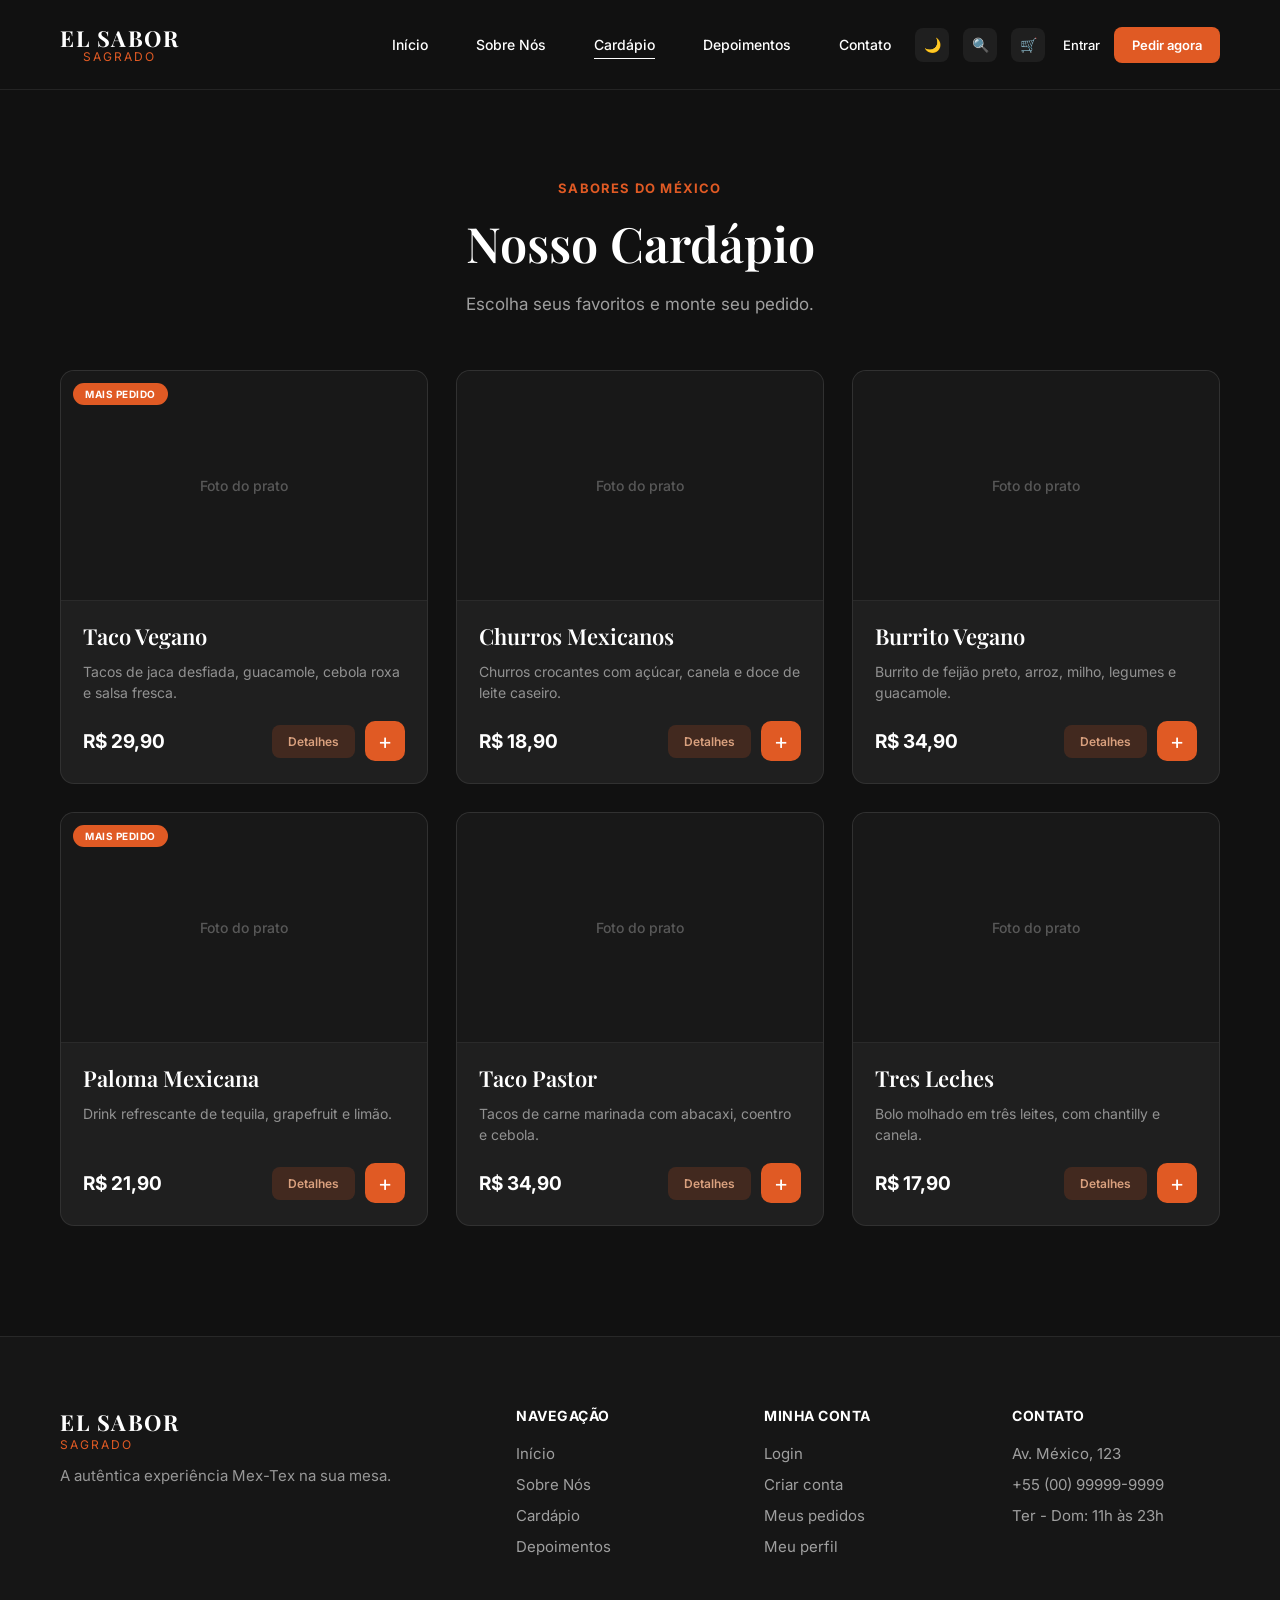
==== cardapio.html @ 7a60290a "Add files via upload" ====
<!DOCTYPE html>
<html lang="pt-BR">
<head>
  <meta charset="UTF-8">
  <meta name="viewport" content="width=device-width, initial-scale=1.0">
  <title>Cardápio | El Sabor Sagrado</title>
  <link rel="preconnect" href="https://fonts.googleapis.com">
  <link href="https://fonts.googleapis.com/css2?family=Inter:wght@400;500;600&family=Playfair+Display:wght@600;700&display=swap" rel="stylesheet">
  <link rel="stylesheet" href="style.css">
</head>
<body>

  <input type="checkbox" id="interruptor-tema" class="tema-checkbox">

  <header class="barra-topo">
    <a href="index.html" class="logo">
      <span class="logo-titulo">EL SABOR</span>
      <span class="logo-subtitulo">SAGRADO</span>
    </a>

    <nav class="menu-links">
      <a href="index.html">Início</a>
      <a href="index.html#sobre">Sobre Nós</a>
      <a href="cardapio.html" class="ativo">Cardápio</a>
      <a href="index.html#depoimentos">Depoimentos</a>
      <a href="index.html#contato">Contato</a>
    </nav>

    <div class="acoes">
      <label class="botao-icone botao-tema" for="interruptor-tema" aria-label="Modo claro ou escuro"><span class="tema-icone"></span></label>

      <a href="cardapio.html" class="botao-icone" aria-label="Cardápio">🔍</a>

      <button class="botao-icone botao-carrinho" aria-label="Carrinho">
        🛒
        <span class="contador">0</span>
      </button>

      <a href="#entrar" class="link-entrar">Entrar</a>
      <a href="#pedir" class="botao-principal">Pedir agora</a>

      <button class="botao-menu" aria-label="Menu">
        <span></span><span></span><span></span>
      </button>
    </div>
  </header>

  <main>
    <section class="cardapio cardapio-pagina" id="cardapio">
      <div class="cardapio-cabecalho">
        <span class="sobretitulo">SABORES DO MÉXICO</span>
        <h1>Nosso Cardápio</h1>
        <p>Escolha seus favoritos e monte seu pedido.</p>
      </div>

      <div class="cardapio-grade">
        <article class="prato">
          <div class="prato-foto">
            <span class="etiqueta">MAIS PEDIDO</span>
            <span class="prato-espaco-foto">Foto do prato</span>
          </div>
          <div class="prato-corpo">
            <h3>Taco Vegano</h3>
            <p>Tacos de jaca desfiada, guacamole, cebola roxa e salsa fresca.</p>
            <div class="prato-rodape">
              <strong class="preco">R$ 29,90</strong>
              <div class="prato-acoes">
                <button class="botao-detalhes">Detalhes</button>
                <button class="botao-adicionar" aria-label="Adicionar Taco Vegano">+</button>
              </div>
            </div>
          </div>
        </article>
        <article class="prato">
          <div class="prato-foto">
            <span class="prato-espaco-foto">Foto do prato</span>
          </div>
          <div class="prato-corpo">
            <h3>Churros Mexicanos</h3>
            <p>Churros crocantes com açúcar, canela e doce de leite caseiro.</p>
            <div class="prato-rodape">
              <strong class="preco">R$ 18,90</strong>
              <div class="prato-acoes">
                <button class="botao-detalhes">Detalhes</button>
                <button class="botao-adicionar" aria-label="Adicionar Churros Mexicanos">+</button>
              </div>
            </div>
          </div>
        </article>
        <article class="prato">
          <div class="prato-foto">
            <span class="prato-espaco-foto">Foto do prato</span>
          </div>
          <div class="prato-corpo">
            <h3>Burrito Vegano</h3>
            <p>Burrito de feijão preto, arroz, milho, legumes e guacamole.</p>
            <div class="prato-rodape">
              <strong class="preco">R$ 34,90</strong>
              <div class="prato-acoes">
                <button class="botao-detalhes">Detalhes</button>
                <button class="botao-adicionar" aria-label="Adicionar Burrito Vegano">+</button>
              </div>
            </div>
          </div>
        </article>
        <article class="prato">
          <div class="prato-foto">
            <span class="etiqueta">MAIS PEDIDO</span>
            <span class="prato-espaco-foto">Foto do prato</span>
          </div>
          <div class="prato-corpo">
            <h3>Paloma Mexicana</h3>
            <p>Drink refrescante de tequila, grapefruit e limão.</p>
            <div class="prato-rodape">
              <strong class="preco">R$ 21,90</strong>
              <div class="prato-acoes">
                <button class="botao-detalhes">Detalhes</button>
                <button class="botao-adicionar" aria-label="Adicionar Paloma Mexicana">+</button>
              </div>
            </div>
          </div>
        </article>
        <article class="prato">
          <div class="prato-foto">
            <span class="prato-espaco-foto">Foto do prato</span>
          </div>
          <div class="prato-corpo">
            <h3>Taco Pastor</h3>
            <p>Tacos de carne marinada com abacaxi, coentro e cebola.</p>
            <div class="prato-rodape">
              <strong class="preco">R$ 34,90</strong>
              <div class="prato-acoes">
                <button class="botao-detalhes">Detalhes</button>
                <button class="botao-adicionar" aria-label="Adicionar Taco Pastor">+</button>
              </div>
            </div>
          </div>
        </article>
        <article class="prato">
          <div class="prato-foto">
            <span class="prato-espaco-foto">Foto do prato</span>
          </div>
          <div class="prato-corpo">
            <h3>Tres Leches</h3>
            <p>Bolo molhado em três leites, com chantilly e canela.</p>
            <div class="prato-rodape">
              <strong class="preco">R$ 17,90</strong>
              <div class="prato-acoes">
                <button class="botao-detalhes">Detalhes</button>
                <button class="botao-adicionar" aria-label="Adicionar Tres Leches">+</button>
              </div>
            </div>
          </div>
        </article>
      </div>
    </section>
  </main>

  <footer class="rodape" id="rodape">
    <div class="rodape-marca">
      <span class="logo-titulo">EL SABOR</span>
      <span class="logo-subtitulo">SAGRADO</span>
      <p>A autêntica experiência Mex-Tex na sua mesa.</p>
    </div>

    <div class="rodape-coluna">
      <h4>NAVEGAÇÃO</h4>
      <a href="index.html">Início</a>
      <a href="index.html#sobre">Sobre Nós</a>
      <a href="cardapio.html">Cardápio</a>
      <a href="index.html#depoimentos">Depoimentos</a>
    </div>

    <div class="rodape-coluna">
      <h4>MINHA CONTA</h4>
      <a href="#entrar">Login</a>
      <a href="#criar-conta">Criar conta</a>
      <a href="#pedidos">Meus pedidos</a>
      <a href="#perfil">Meu perfil</a>
    </div>

    <div class="rodape-coluna">
      <h4>CONTATO</h4>
      <span>Av. México, 123</span>
      <span>+55 (00) 99999-9999</span>
      <span>Ter - Dom: 11h às 23h</span>
    </div>
  </footer>

  <script src="script.js"></script>
</body>
</html>
---- style.css ----
/* Tema escuro (padrão) */
:root {
  --fundo: #111111;
  --fundo-suave: #1f1f1f;
  --texto: #ffffff;
  --cinza: #b8b8b8;
  --laranja: #e05a24;
  --laranja-escuro: #f06a33;
  --borda: rgba(255, 255, 255, 0.08);

  --cor-sobretitulo: #f0a060;
  --sombra: rgba(0, 0, 0, 0.35);
  --sombra-forte: rgba(0, 0, 0, 0.45);
  --fundo-foto: #181818;
  --fundo-espaco: #e4e4e4;
  --pilha-1: #e4e4e4;
  --pilha-2: #b8b8b8;
  --pilha-3: #8c8c8c;
  --cor-detalhes: #d9a07e;
  --fundo-pimenta: #1a1210;
  --fundo-rodape: #161616;
  --borda-campo: rgba(255, 255, 255, 0.14);
}

/* Tema claro (quando o interruptor da lua está marcado) */
body:has(#interruptor-tema:checked) {
  --fundo: #f7f5f2;
  --fundo-suave: #ffffff;
  --texto: #1a1a1a;
  --cinza: #5a5a5a;
  --laranja: #d94f1a;
  --laranja-escuro: #c84313;
  --borda: rgba(0, 0, 0, 0.1);

  --cor-sobretitulo: #d94f1a;
  --sombra: rgba(0, 0, 0, 0.12);
  --sombra-forte: rgba(0, 0, 0, 0.22);
  --fundo-foto: #e4e0db;
  --fundo-espaco: #dcd8d3;
  --pilha-1: #cfcac4;
  --pilha-2: #b3aea8;
  --pilha-3: #969089;
  --cor-detalhes: #b8431a;
  --fundo-pimenta: #f3e6df;
  --fundo-rodape: #ece8e3;
  --borda-campo: rgba(0, 0, 0, 0.2);
}

* { box-sizing: border-box; margin: 0; padding: 0; }

body {
  font-family: "Inter", sans-serif;
  background: var(--fundo);
  color: var(--texto);
  transition: background 0.3s, color 0.3s;
}

/* Navbar */
.barra-topo {
  position: sticky;
  top: 0;
  z-index: 100;
  display: flex;
  align-items: center;
  justify-content: space-between;
  gap: 24px;
  height: 90px;
  padding: 0 60px;
  background: var(--fundo);
  border-bottom: 1px solid var(--borda);
  transition: background 0.3s, box-shadow 0.3s, height 0.3s;
}

.barra-topo.rolado {
  height: 72px;
  box-shadow: 0 4px 20px var(--sombra);
}

/* Logo */
.logo {
  display: flex;
  flex-direction: column;
  align-items: center;
  text-decoration: none;
  line-height: 1.1;
}

.logo-titulo {
  font-family: "Playfair Display", serif;
  font-weight: 700;
  font-size: 22px;
  letter-spacing: 1.5px;
  color: var(--texto);
}

.logo-subtitulo {
  font-size: 12px;
  letter-spacing: 2px;
  color: var(--laranja);
}

/* Links */
.menu-links {
  display: flex;
  gap: 48px;
  margin-left: auto;
}

.menu-links a {
  position: relative;
  color: var(--texto);
  text-decoration: none;
  font-size: 14px;
  font-weight: 500;
  padding: 6px 0;
  transition: color 0.2s;
}

.menu-links a::after {
  content: "";
  position: absolute;
  left: 0;
  bottom: 0;
  width: 100%;
  height: 1px;
  background: var(--texto);
  transform: scaleX(0);
  transform-origin: left;
  transition: transform 0.3s;
}

.menu-links a:hover::after,
.menu-links a.ativo::after {
  transform: scaleX(1);
}

.menu-links a:hover { color: var(--laranja); }

/* Ações */
.acoes {
  display: flex;
  align-items: center;
  gap: 14px;
}

.botao-icone {
  user-select: none;
  text-decoration: none;
  position: relative;
  width: 34px;
  height: 34px;
  display: grid;
  place-items: center;
  font-size: 14px;
  background: var(--fundo-suave);
  color: var(--texto);
  border: none;
  border-radius: 8px;
  cursor: pointer;
  transition: background 0.2s, transform 0.2s;
}

.botao-icone:hover {
  background: var(--laranja);
  transform: translateY(-2px);
}

/* Interruptor do tema (checkbox escondido + label) */
.tema-checkbox {
  position: absolute;
  width: 0;
  height: 0;
  opacity: 0;
  pointer-events: none;
}

.tema-icone::before { content: "🌙"; }

body:has(#interruptor-tema:checked) .tema-icone::before { content: "☀️"; }

.contador {
  position: absolute;
  top: -6px;
  right: -6px;
  min-width: 17px;
  height: 17px;
  padding: 0 4px;
  font-size: 10px;
  font-weight: 700;
  line-height: 17px;
  text-align: center;
  color: #fff;
  background: var(--laranja);
  border-radius: 10px;
  transform: scale(0);
  transition: transform 0.2s;
}

.contador.visivel { transform: scale(1); }

/* Busca */
.link-entrar {
  color: var(--texto);
  text-decoration: none;
  font-size: 13px;
  font-weight: 500;
  margin-left: 4px;
  transition: color 0.2s;
}

.link-entrar:hover { color: var(--laranja); }

.botao-principal {
  background: var(--laranja);
  color: #fff;
  text-decoration: none;
  font-size: 13px;
  font-weight: 600;
  padding: 10px 18px;
  border-radius: 8px;
  transition: background 0.2s, transform 0.2s;
}

.botao-principal:hover {
  background: var(--laranja-escuro);
  transform: translateY(-2px);
}

/* Botão hambúrguer (mobile) */
.botao-menu {
  display: none;
  flex-direction: column;
  gap: 5px;
  background: none;
  border: none;
  cursor: pointer;
  padding: 6px;
}

.botao-menu span {
  width: 22px;
  height: 2px;
  background: var(--texto);
  transition: transform 0.3s, opacity 0.3s;
}

.botao-menu.aberto span:nth-child(1) { transform: translateY(7px) rotate(45deg); }
.botao-menu.aberto span:nth-child(2) { opacity: 0; }
.botao-menu.aberto span:nth-child(3) { transform: translateY(-7px) rotate(-45deg); }

/* Responsivo */
@media (max-width: 1000px) {
  .barra-topo { padding: 0 24px; }

  .menu-links {
    position: absolute;
    top: 100%;
    left: 0;
    right: 0;
    flex-direction: column;
    gap: 0;
    margin: 0;
    background: var(--fundo);
    border-bottom: 1px solid var(--borda);
    max-height: 0;
    overflow: hidden;
    transition: max-height 0.35s;
  }

  .menu-links.aberto { max-height: 400px; }

  .menu-links a {
    padding: 16px 24px;
    border-top: 1px solid var(--borda);
  }

  .menu-links a::after { display: none; }
  .menu-links a.ativo { color: var(--laranja); }

  .botao-menu { display: flex; }
  .link-entrar { display: none; }
}

@media (max-width: 520px) {
  .botao-principal { padding: 9px 12px; }
}

/* Hero */
.destaque {
  display: grid;
  grid-template-columns: 1fr 1fr;
  align-items: center;
  gap: 40px;
  min-height: calc(100vh - 90px);
  padding: 60px 60px 80px;
}

.sobretitulo {
  display: block;
  margin-bottom: 22px;
  font-size: 14px;
  font-weight: 600;
  letter-spacing: 1.2px;
  color: var(--cor-sobretitulo);
}

.destaque h1 {
  font-family: "Playfair Display", serif;
  font-weight: 600;
  font-size: clamp(46px, 6.5vw, 84px);
  line-height: 1.12;
  color: var(--texto);
}

.destaque h1 em {
  font-style: normal;
  color: var(--laranja);
}

.destaque-descricao {
  max-width: 540px;
  margin: 32px 0 36px;
  font-size: 18px;
  line-height: 1.6;
  color: var(--cinza);
}

.destaque-botoes {
  display: flex;
  flex-wrap: wrap;
  gap: 12px;
}

.botao-pequeno {
  font-size: 16px;
  padding: 14px 26px;
}

.botao-whatsapp {
  background: #3bb54a;
  color: #fff;
  text-decoration: none;
  font-weight: 600;
  border-radius: 8px;
  transition: background 0.2s, transform 0.2s;
}

.botao-whatsapp:hover {
  background: #4cc85b;
  transform: translateY(-2px);
}

/* Estatísticas */
.numeros {
  display: flex;
  gap: 56px;
  margin-top: 64px;
  list-style: none;
}

.numeros li {
  display: flex;
  flex-direction: column;
  align-items: center;
  gap: 4px;
}

.numeros strong {
  font-size: 24px;
  font-weight: 600;
  color: var(--texto);
}

.numeros span {
  font-size: 14px;
  color: var(--cinza);
}

.estrela { color: #f5c542; }

/* Lado visual */
.destaque-visual {
  position: relative;
  display: grid;
  place-items: center;
  min-height: 420px;
}

.pilha {
  position: relative;
  width: 280px;
  height: 280px;
}

.foto {
  position: absolute;
  inset: 0;
  display: grid;
  place-items: center;
  border-radius: 22px;
  font-size: 14px;
  font-weight: 600;
  color: #333;
  box-shadow: 0 18px 40px var(--sombra-forte);
  transition: transform 0.5s ease, opacity 0.5s ease;
  background-size: cover;
  background-position: center;
}

.foto-1 {
  background-color: var(--pilha-1);
  transform: rotate(-9deg) translate(-10px, 14px);
  z-index: 3;
}

.foto-2 {
  background-color: var(--pilha-2);
  transform: rotate(-4deg) translate(40px, -6px);
  z-index: 2;
}

.foto-3 {
  background-color: var(--pilha-3);
  transform: rotate(2deg) translate(90px, -26px);
  z-index: 1;
}

/* clicar na foto da frente passa para a próxima */
.pilha { cursor: pointer; }

.foto.saindo {
  transform: translate(-130%, 10%) rotate(-30deg);
  opacity: 0;
}

/* Ícones flutuantes */
.icone-flutuante {
  position: absolute;
  width: 60px;
  height: 60px;
  display: grid;
  place-items: center;
  font-size: 30px;
  background: var(--fundo-suave);
  border-radius: 16px;
  animation: flutuar 4s ease-in-out infinite;
}

.icone-flutuante { z-index: 10; }

.icone-abacate { top: -70px; right: -150px; transform: rotate(8deg); }
.icone-taco    { top: 40px; left: -80px; transform: rotate(-10deg); animation-delay: -1.3s; }
.icone-pimenta   { bottom: -80px; left: 40px; transform: rotate(6deg); animation-delay: -2.6s; }

@keyframes flutuar {
  0%, 100% { translate: 0 0; }
  50%      { translate: 0 -10px; }
}

@media (max-width: 900px) {
  .destaque {
    grid-template-columns: 1fr;
    padding: 40px 24px 60px;
  }

  .destaque-visual { min-height: 360px; }
}

/* Por que El Sabor Sagrado */
.porque {
  padding: 90px 0 70px;
  text-align: center;
}

.porque .sobretitulo {
  margin-bottom: 14px;
  font-size: 13px;
}

.porque h2 {
  font-family: "Playfair Display", serif;
  font-weight: 600;
  font-size: clamp(30px, 4vw, 52px);
  line-height: 1.2;
  color: var(--texto);
}

/* Cards */
.cartoes {
  display: grid;
  grid-template-columns: repeat(4, 1fr);
  gap: 22px;
  width: 100%;
  margin: 64px 0 0;
  padding: 0 60px;
  text-align: left;
}

.cartao {
  padding: 24px 22px 28px;
  background: var(--fundo-suave);
  border: 1px solid var(--borda);
  border-radius: 16px;
  transition: transform 0.25s, border-color 0.25s, box-shadow 0.25s;
}

.cartao:hover {
  transform: translateY(-6px);
  border-color: var(--laranja);
  box-shadow: 0 14px 30px var(--sombra);
}

.cartao-icone {
  width: 52px;
  height: 52px;
  display: grid;
  place-items: center;
  margin-bottom: 20px;
  font-size: 24px;
  background: rgba(224, 90, 36, 0.16);
  border-radius: 12px;
}

.cartao h3 {
  margin-bottom: 10px;
  font-size: 17px;
  font-weight: 600;
  color: var(--texto);
}

.cartao p {
  font-size: 14px;
  line-height: 1.55;
  color: var(--cinza);
  opacity: 0.8;
}

@media (max-width: 1000px) {
  .cartoes { grid-template-columns: repeat(2, 1fr); }
}

@media (max-width: 560px) {
  .cartoes { grid-template-columns: 1fr; padding: 0 20px; }
}

/* Nossa História */
.historia {
  display: grid;
  grid-template-columns: 1.1fr 1fr;
  align-items: center;
  gap: 80px;
  padding: 90px 60px 110px;
}

.historia-imagem {
  position: relative;
  width: 100%;
  aspect-ratio: 1.4 / 1;
  border-radius: 20px;
  background: var(--fundo-espaco);
  /* com foto: background: url("imagens/mexico.jpg") center / cover no-repeat; */
}

.historia-espaco-foto {
  position: absolute;
  inset: 0;
  display: grid;
  place-items: center;
  padding: 20px;
  text-align: center;
  font-size: 16px;
  font-weight: 600;
  color: #333;
}

.historia-selo {
  position: absolute;
  right: -22px;
  bottom: 14%;
  width: 130px;
  height: 130px;
  display: flex;
  flex-direction: column;
  align-items: center;
  justify-content: center;
  padding: 14px;
  text-align: center;
  color: #fff;
  background: var(--laranja);
  border: 4px solid var(--fundo);
  border-radius: 50%;
  box-shadow: 0 10px 28px var(--sombra-forte);
}

.historia-selo strong {
  font-size: 30px;
  font-weight: 700;
  line-height: 1;
}

.historia-selo span {
  margin-top: 4px;
  font-size: 11px;
  line-height: 1.25;
}

.historia-texto .sobretitulo {
  margin-bottom: 20px;
}

.historia-texto h2 {
  margin-bottom: 28px;
  font-family: "Playfair Display", serif;
  font-weight: 600;
  font-size: clamp(32px, 3.8vw, 54px);
  line-height: 1.25;
  color: var(--texto);
}

.historia-texto p {
  max-width: 560px;
  margin-bottom: 16px;
  font-size: 17px;
  line-height: 1.65;
  color: var(--cinza);
  opacity: 0.85;
}

.historia-numeros {
  display: grid;
  grid-template-columns: repeat(3, 1fr);
  gap: 20px;
  max-width: 560px;
  margin-top: 44px;
  list-style: none;
  text-align: center;
}

.historia-numeros strong {
  display: block;
  font-size: 38px;
  font-weight: 700;
  color: var(--laranja);
}

.historia-numeros span {
  display: block;
  margin-top: 6px;
  font-size: 13px;
  font-weight: 600;
  color: var(--cinza);
}

@media (max-width: 900px) {
  .historia {
    grid-template-columns: 1fr;
    gap: 56px;
    padding: 60px 24px 80px;
  }

  .historia-selo { right: 10px; }
}

/* Favoritos da casa (cardápio) */
.cardapio {
  padding: 60px 60px 110px;
}

.cardapio-topo {
  display: flex;
  align-items: flex-end;
  justify-content: space-between;
  gap: 24px;
}

.cardapio-topo .sobretitulo {
  margin-bottom: 14px;
  font-size: 13px;
}

.cardapio-topo h2 {
  font-family: "Playfair Display", serif;
  font-weight: 600;
  font-size: clamp(32px, 3.8vw, 52px);
  line-height: 1.2;
  color: var(--texto);
}

.botao-contorno {
  padding: 14px 40px;
  font-size: 14px;
  font-weight: 600;
  color: var(--laranja);
  text-decoration: none;
  border: 1px solid var(--laranja);
  border-radius: 8px;
  transition: background 0.2s, color 0.2s;
}

.botao-contorno:hover {
  background: var(--laranja);
  color: #fff;
}

.cardapio-grade {
  display: grid;
  grid-template-columns: repeat(3, 1fr);
  gap: 28px;
  margin-top: 56px;
}

.prato {
  overflow: hidden;
  background: var(--fundo-suave);
  border: 1px solid var(--borda);
  border-radius: 14px;
  transition: transform 0.25s, border-color 0.25s, box-shadow 0.25s;
}

.prato:hover {
  transform: translateY(-6px);
  border-color: var(--laranja);
  box-shadow: 0 14px 30px var(--sombra);
}

/* para usar foto: style="background-image: url('imagens/prato.jpg')" na div */
.prato-foto {
  position: relative;
  height: 230px;
  background: var(--fundo-foto) center / cover no-repeat;
  border-bottom: 1px solid var(--borda);
}

.prato-espaco-foto {
  position: absolute;
  inset: 0;
  display: grid;
  place-items: center;
  font-size: 14px;
  font-weight: 500;
  color: var(--cinza);
  opacity: 0.4;
}

.etiqueta {
  position: absolute;
  top: 12px;
  left: 12px;
  z-index: 2;
  padding: 5px 12px;
  font-size: 10px;
  font-weight: 700;
  letter-spacing: 0.5px;
  color: #fff;
  background: var(--laranja);
  border-radius: 20px;
}

.prato-corpo {
  padding: 20px 22px 22px;
}

.prato-corpo h3 {
  margin-bottom: 10px;
  font-family: "Playfair Display", serif;
  font-weight: 600;
  font-size: 22px;
  color: var(--texto);
}

.prato-corpo p {
  min-height: 42px;
  font-size: 14px;
  line-height: 1.5;
  color: var(--cinza);
  opacity: 0.75;
}

.prato-rodape {
  display: flex;
  align-items: center;
  justify-content: space-between;
  margin-top: 18px;
}

.preco {
  font-size: 19px;
  font-weight: 700;
  color: var(--texto);
}

.prato-acoes {
  display: flex;
  align-items: center;
  gap: 10px;
}

.botao-detalhes {
  padding: 9px 16px;
  font: inherit;
  font-size: 12px;
  font-weight: 600;
  color: var(--cor-detalhes);
  background: rgba(224, 90, 36, 0.18);
  border: none;
  border-radius: 8px;
  cursor: pointer;
  transition: background 0.2s;
}

.botao-detalhes:hover {
  background: rgba(224, 90, 36, 0.32);
}

.botao-adicionar {
  width: 40px;
  height: 40px;
  font: inherit;
  font-size: 22px;
  line-height: 1;
  color: #fff;
  background: var(--laranja);
  border: none;
  border-radius: 10px;
  cursor: pointer;
  transition: background 0.2s, transform 0.2s;
}

.botao-adicionar:hover {
  background: var(--laranja-escuro);
  transform: scale(1.08);
}

@media (max-width: 1000px) {
  .cardapio-grade { grid-template-columns: repeat(2, 1fr); }
}

@media (max-width: 700px) {
  .cardapio { padding: 40px 20px 80px; }

  .cardapio-topo {
    flex-direction: column;
    align-items: flex-start;
  }

  .cardapio-grade { grid-template-columns: 1fr; }
}

/* Nível de pimenta */
.pimenta {
  display: grid;
  grid-template-columns: 1fr 1fr;
  align-items: center;
  gap: 80px;
  padding: 90px 60px;
  background: var(--fundo-pimenta);
}

.pimenta-texto .sobretitulo {
  margin-bottom: 18px;
  font-size: 13px;
}

.pimenta-texto h2 {
  max-width: 520px;
  font-size: clamp(30px, 3.4vw, 46px);
  font-weight: 700;
  line-height: 1.2;
  color: var(--texto);
}

.pimenta-texto p {
  max-width: 480px;
  margin: 28px 0 44px;
  font-size: 17px;
  line-height: 1.6;
  color: var(--cinza);
  opacity: 0.85;
}

.pimenta-lista {
  display: flex;
  flex-direction: column;
  gap: 18px;
}

.pimenta-cartao {
  padding: 22px 26px 24px;
  background: var(--fundo-suave);
  border: 1px solid var(--borda);
  border-radius: 14px;
  transition: transform 0.25s, border-color 0.25s;
}

.pimenta-cartao:hover {
  transform: translateX(-6px);
  border-color: var(--laranja);
}

.pimenta-topo {
  display: flex;
  align-items: center;
  justify-content: space-between;
}

.pimenta-topo h3 {
  display: flex;
  align-items: center;
  gap: 12px;
  font-size: 20px;
  font-weight: 700;
  color: var(--texto);
}

.pimenta-topo h3 span { font-size: 22px; }

.pimenta-topo small {
  font-size: 15px;
  color: var(--cinza);
  opacity: 0.75;
}

.pimenta-barras {
  display: flex;
  gap: 10px;
  margin-top: 18px;
}

.pimenta-barras i {
  width: 56px;
  height: 5px;
  background: var(--laranja);
  border-radius: 5px;
}

@media (max-width: 900px) {
  .pimenta {
    grid-template-columns: 1fr;
    gap: 48px;
    padding: 60px 24px;
  }

  .pimenta-barras i { width: 44px; }
}

/* Avaliações */
.avaliacoes {
  padding: 100px 60px 120px;
}

.avaliacoes h2,
.cardapio-cabecalho h1 {
  text-align: center;
  font-family: "Playfair Display", serif;
  font-weight: 600;
  font-size: clamp(32px, 3.8vw, 52px);
  line-height: 1.2;
  color: var(--texto);
}

.avaliacoes-grade {
  display: grid;
  grid-template-columns: repeat(3, 1fr);
  gap: 28px;
  margin-top: 64px;
}

.avaliacao {
  display: flex;
  flex-direction: column;
  padding: 26px 28px 28px;
  background: var(--fundo-suave);
  border: 1px solid var(--borda);
  border-radius: 14px;
}

.estrelas {
  font-size: 20px;
  letter-spacing: 3px;
  color: #f5c542;
}

.avaliacao p {
  flex: 1;
  margin: 26px 0 30px;
  font-size: 16px;
  line-height: 1.6;
  color: var(--cinza);
  opacity: 0.85;
}

.avaliacao-autor {
  display: flex;
  align-items: center;
  gap: 12px;
}

.avatar {
  width: 40px;
  height: 40px;
  display: grid;
  place-items: center;
  font-size: 16px;
  font-weight: 700;
  color: #fff;
  background: var(--laranja);
  border-radius: 50%;
}

.avaliacao-autor strong {
  font-size: 15px;
  font-weight: 500;
  color: var(--texto);
}

@media (max-width: 1000px) {
  .avaliacoes-grade { grid-template-columns: 1fr; max-width: 640px; margin-inline: auto; }
}

@media (max-width: 700px) {
  .avaliacoes { padding: 60px 20px 80px; }
}

/* Reserva */
.reserva {
  display: grid;
  grid-template-columns: 1fr 1.2fr;
  align-items: center;
  gap: 80px;
  padding: 90px 60px 130px;
}

.reserva-texto h2 {
  font-family: "Playfair Display", serif;
  font-weight: 600;
  font-size: clamp(38px, 4.6vw, 66px);
  line-height: 1.15;
  color: var(--texto);
}

.reserva-texto p {
  max-width: 440px;
  margin-top: 28px;
  font-size: 17px;
  line-height: 1.6;
  color: var(--cinza);
  opacity: 0.85;
}

.reserva-formulario {
  display: flex;
  flex-direction: column;
  gap: 16px;
  padding: 40px 40px 44px;
  background: var(--fundo-suave);
  border: 1px solid var(--borda);
  border-radius: 20px;
}

.reserva-formulario h3 {
  font-family: "Playfair Display", serif;
  font-weight: 600;
  font-size: 30px;
  color: var(--texto);
}

.formulario-subtitulo {
  margin: -6px 0 10px;
  font-size: 15px;
  color: var(--cinza);
  opacity: 0.8;
}

.reserva-formulario input {
  width: 100%;
  padding: 16px 18px;
  font: inherit;
  font-size: 15px;
  color: var(--texto);
  background: var(--fundo);
  border: 1px solid var(--borda-campo);
  border-radius: 10px;
  outline: none;
  color-scheme: dark;
  transition: border-color 0.2s;
}

body:has(#interruptor-tema:checked) .reserva-formulario input {
  color-scheme: light;
}

.reserva-formulario input::placeholder {
  color: var(--cinza);
  opacity: 0.7;
}

.reserva-formulario input:focus {
  border-color: var(--laranja);
}

.formulario-linha {
  display: grid;
  grid-template-columns: 1fr 1fr;
  gap: 16px;
}

.botao-enviar {
  margin-top: 14px;
  padding: 17px;
  font: inherit;
  font-size: 16px;
  font-weight: 600;
  color: #fff;
  background: var(--laranja);
  border: none;
  border-radius: 10px;
  cursor: pointer;
  transition: background 0.2s, transform 0.2s;
}

.botao-enviar:hover {
  background: var(--laranja-escuro);
  transform: translateY(-2px);
}

@media (max-width: 900px) {
  .reserva {
    grid-template-columns: 1fr;
    gap: 48px;
    padding: 60px 20px 90px;
  }

  .reserva-formulario { padding: 28px 22px 32px; }
}

/* Rodapé */
.rodape {
  display: grid;
  grid-template-columns: 2fr 1fr 1fr 1fr;
  gap: 40px;
  padding: 70px 60px 80px;
  background: var(--fundo-rodape);
  border-top: 1px solid var(--borda);
}

.rodape-marca {
  display: flex;
  flex-direction: column;
  align-items: flex-start;
}

.rodape-marca p {
  margin-top: 14px;
  font-size: 15px;
  color: var(--cinza);
  opacity: 0.8;
}

.rodape-coluna {
  display: flex;
  flex-direction: column;
  gap: 12px;
}

.rodape-coluna h4 {
  margin-bottom: 8px;
  font-size: 14px;
  font-weight: 700;
  letter-spacing: 0.5px;
  color: var(--texto);
}

.rodape-coluna a,
.rodape-coluna span {
  font-size: 15px;
  color: var(--cinza);
  text-decoration: none;
  opacity: 0.85;
}

.rodape-coluna a { transition: color 0.2s, opacity 0.2s; }

.rodape-coluna a:hover,
.rodape-coluna a.ativo {
  color: var(--laranja);
  opacity: 1;
}

@media (max-width: 900px) {
  .rodape {
    grid-template-columns: 1fr 1fr;
    padding: 50px 24px 60px;
  }

  .rodape-marca { grid-column: 1 / -1; }
}

/* Página do cardápio */
.cardapio-pagina {
  padding-top: 90px;
}

.cardapio-cabecalho {
  text-align: center;
}

.cardapio-cabecalho .sobretitulo {
  margin-bottom: 18px;
  font-size: 13px;
  font-weight: 700;
  color: var(--laranja);
}

.cardapio-cabecalho p {
  margin-top: 22px;
  font-size: 17px;
  color: var(--cinza);
  opacity: 0.85;
}
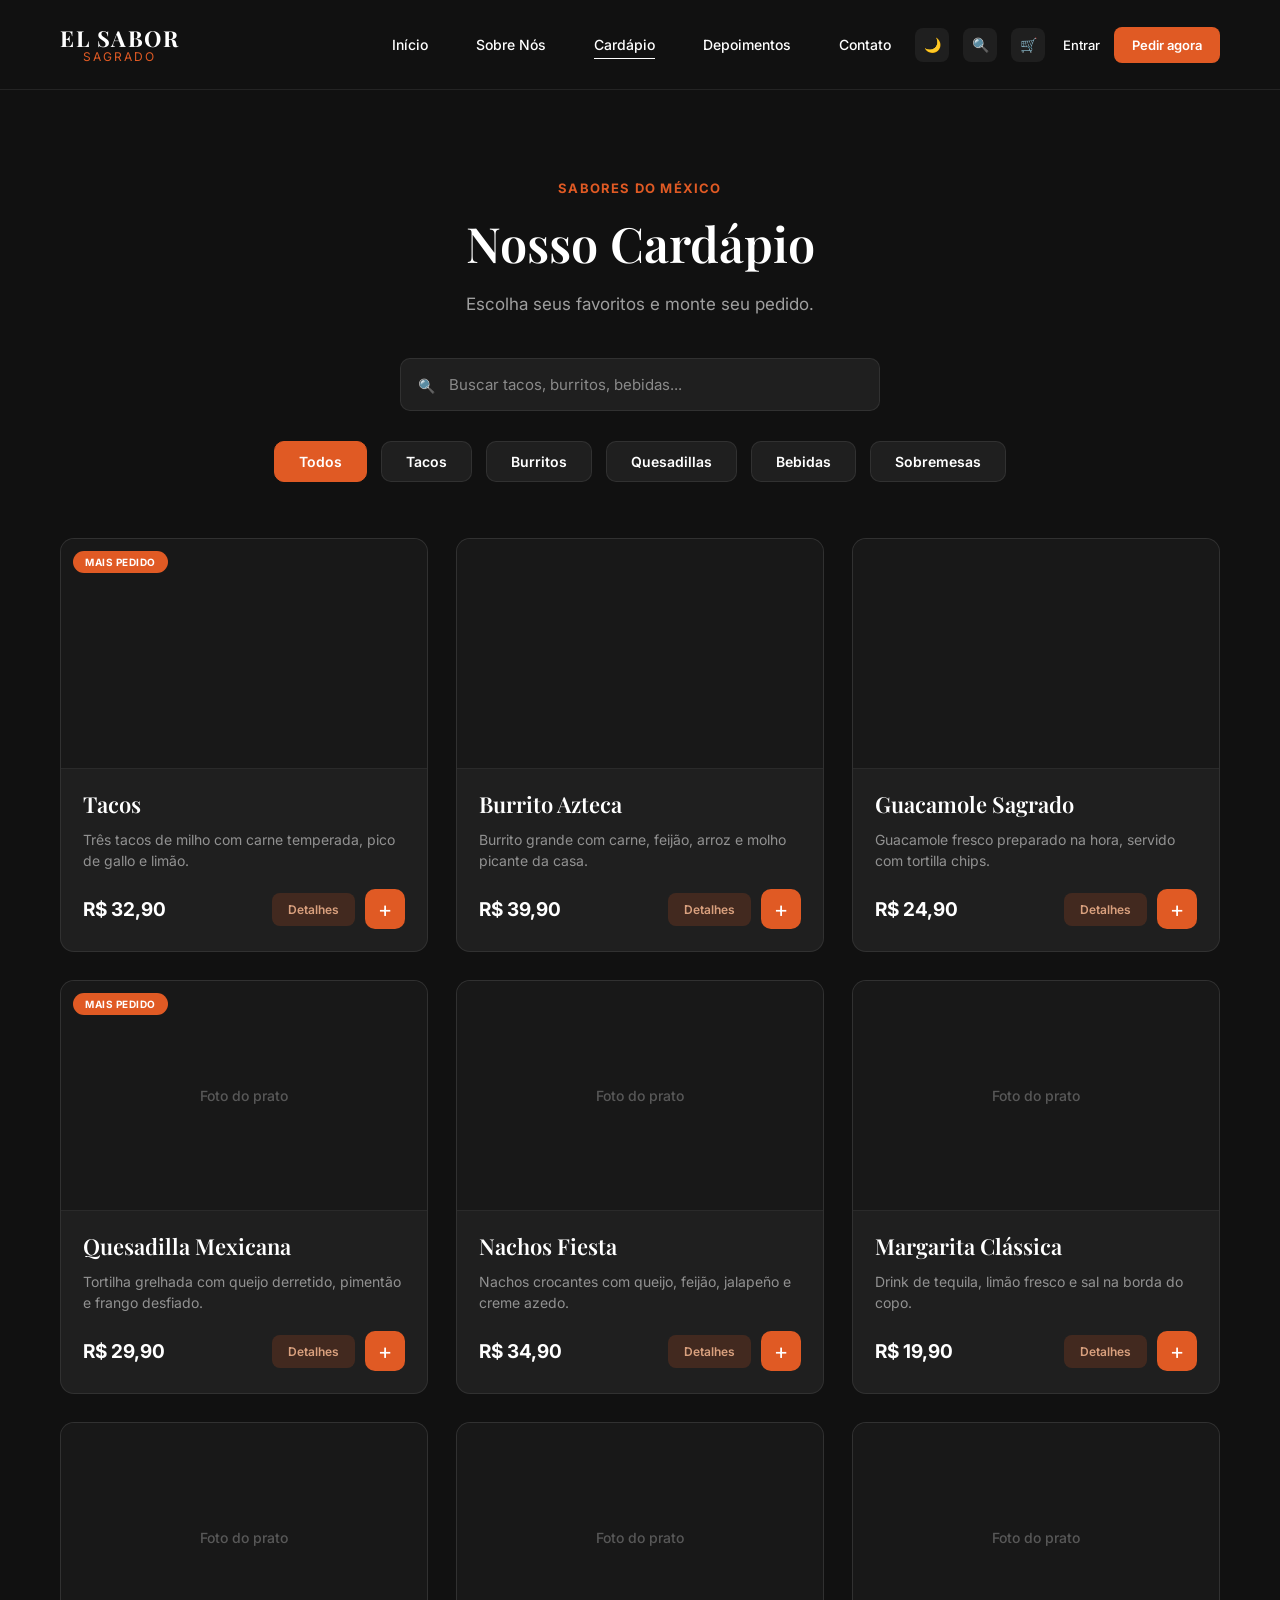
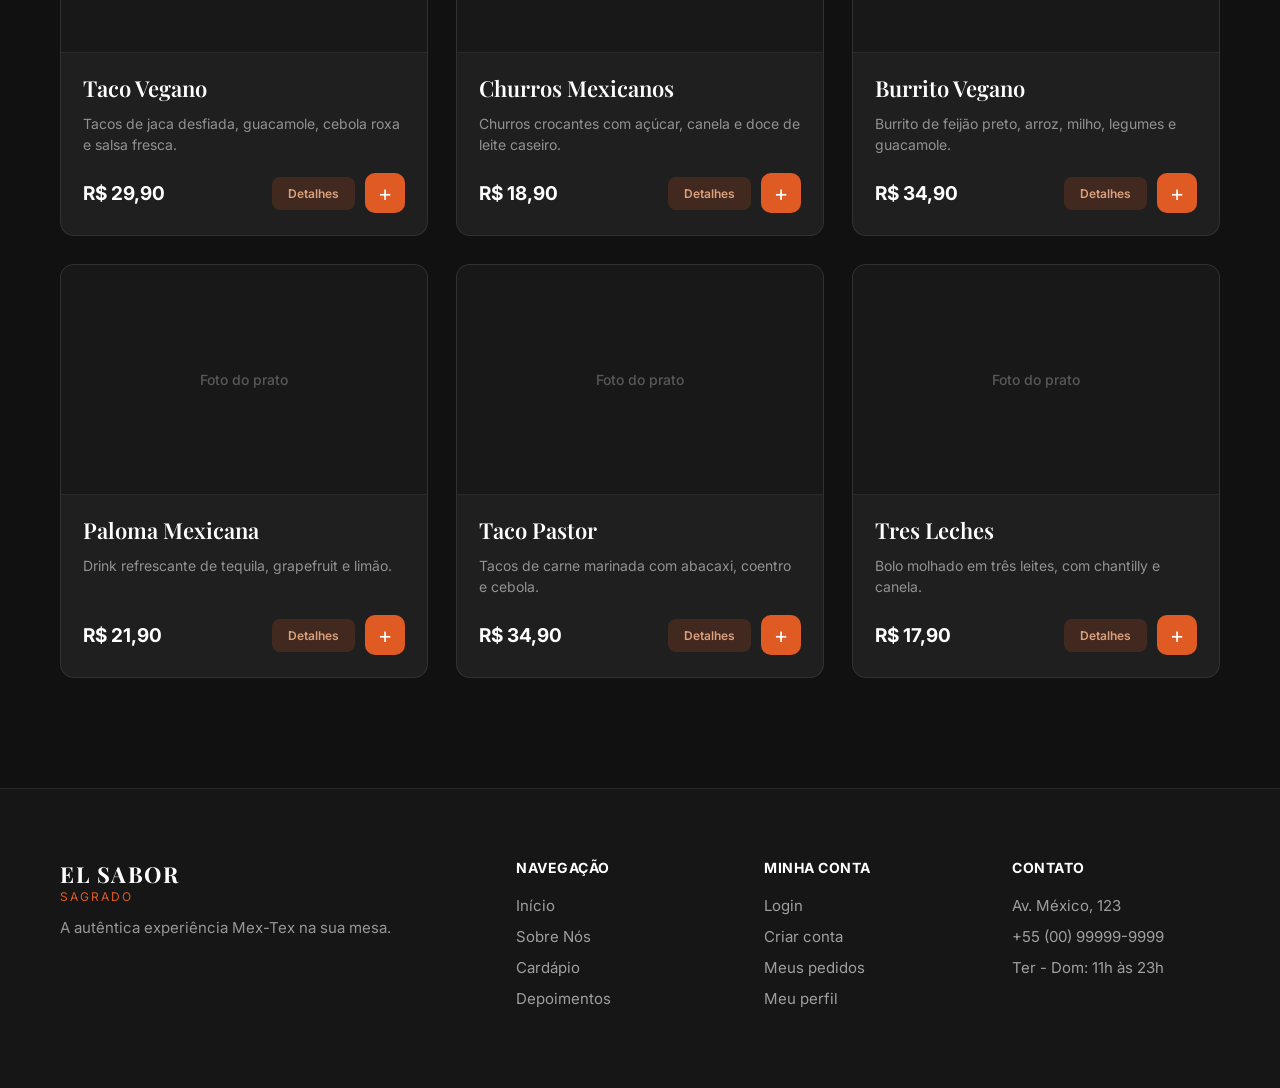
==== commit 078f3e61: "Add files via upload" ====
--- a/cardapio.html
+++ b/cardapio.html
@@ -53,10 +53,118 @@
         <p>Escolha seus favoritos e monte seu pedido.</p>
       </div>
 
+      <label class="busca-cardapio">
+        <span>🔍</span>
+        <input type="search" placeholder="Buscar tacos, burritos, bebidas..." aria-label="Buscar no cardápio">
+      </label>
+
+      <div class="filtros">
+        <button class="filtro ativo" data-categoria="todos">Todos</button>
+        <button class="filtro" data-categoria="tacos">Tacos</button>
+        <button class="filtro" data-categoria="burritos">Burritos</button>
+        <button class="filtro" data-categoria="quesadillas">Quesadillas</button>
+        <button class="filtro" data-categoria="bebidas">Bebidas</button>
+        <button class="filtro" data-categoria="sobremesas">Sobremesas</button>
+      </div>
+
       <div class="cardapio-grade">
-        <article class="prato">
-          <div class="prato-foto">
+        <article class="prato" data-categoria="tacos">
+          <div class="prato-foto" style="background-image: url('imagens/tacos.jpg')">
             <span class="etiqueta">MAIS PEDIDO</span>
+          </div>
+          <div class="prato-corpo">
+            <h3>Tacos</h3>
+            <p>Três tacos de milho com carne temperada, pico de gallo e limão.</p>
+            <div class="prato-rodape">
+              <strong class="preco">R$ 32,90</strong>
+              <div class="prato-acoes">
+                <button class="botao-detalhes">Detalhes</button>
+                <button class="botao-adicionar" aria-label="Adicionar Tacos">+</button>
+              </div>
+            </div>
+          </div>
+        </article>
+        <article class="prato" data-categoria="burritos">
+          <div class="prato-foto" style="background-image: url('imagens/burrito-azteca.jpg')">
+          </div>
+          <div class="prato-corpo">
+            <h3>Burrito Azteca</h3>
+            <p>Burrito grande com carne, feijão, arroz e molho picante da casa.</p>
+            <div class="prato-rodape">
+              <strong class="preco">R$ 39,90</strong>
+              <div class="prato-acoes">
+                <button class="botao-detalhes">Detalhes</button>
+                <button class="botao-adicionar" aria-label="Adicionar Burrito Azteca">+</button>
+              </div>
+            </div>
+          </div>
+        </article>
+        <article class="prato" data-categoria="entradas">
+          <div class="prato-foto" style="background-image: url('imagens/guacamole-sagrado.jpg')">
+          </div>
+          <div class="prato-corpo">
+            <h3>Guacamole Sagrado</h3>
+            <p>Guacamole fresco preparado na hora, servido com tortilla chips.</p>
+            <div class="prato-rodape">
+              <strong class="preco">R$ 24,90</strong>
+              <div class="prato-acoes">
+                <button class="botao-detalhes">Detalhes</button>
+                <button class="botao-adicionar" aria-label="Adicionar Guacamole Sagrado">+</button>
+              </div>
+            </div>
+          </div>
+        </article>
+        <article class="prato" data-categoria="quesadillas">
+          <div class="prato-foto">
+            <span class="etiqueta">MAIS PEDIDO</span>
+            <span class="prato-espaco-foto">Foto do prato</span>
+          </div>
+          <div class="prato-corpo">
+            <h3>Quesadilla Mexicana</h3>
+            <p>Tortilha grelhada com queijo derretido, pimentão e frango desfiado.</p>
+            <div class="prato-rodape">
+              <strong class="preco">R$ 29,90</strong>
+              <div class="prato-acoes">
+                <button class="botao-detalhes">Detalhes</button>
+                <button class="botao-adicionar" aria-label="Adicionar Quesadilla Mexicana">+</button>
+              </div>
+            </div>
+          </div>
+        </article>
+        <article class="prato" data-categoria="entradas">
+          <div class="prato-foto">
+            <span class="prato-espaco-foto">Foto do prato</span>
+          </div>
+          <div class="prato-corpo">
+            <h3>Nachos Fiesta</h3>
+            <p>Nachos crocantes com queijo, feijão, jalapeño e creme azedo.</p>
+            <div class="prato-rodape">
+              <strong class="preco">R$ 34,90</strong>
+              <div class="prato-acoes">
+                <button class="botao-detalhes">Detalhes</button>
+                <button class="botao-adicionar" aria-label="Adicionar Nachos Fiesta">+</button>
+              </div>
+            </div>
+          </div>
+        </article>
+        <article class="prato" data-categoria="bebidas">
+          <div class="prato-foto">
+            <span class="prato-espaco-foto">Foto do prato</span>
+          </div>
+          <div class="prato-corpo">
+            <h3>Margarita Clássica</h3>
+            <p>Drink de tequila, limão fresco e sal na borda do copo.</p>
+            <div class="prato-rodape">
+              <strong class="preco">R$ 19,90</strong>
+              <div class="prato-acoes">
+                <button class="botao-detalhes">Detalhes</button>
+                <button class="botao-adicionar" aria-label="Adicionar Margarita Clássica">+</button>
+              </div>
+            </div>
+          </div>
+        </article>
+        <article class="prato" data-categoria="tacos">
+          <div class="prato-foto">
             <span class="prato-espaco-foto">Foto do prato</span>
           </div>
           <div class="prato-corpo">
@@ -71,7 +179,7 @@
             </div>
           </div>
         </article>
-        <article class="prato">
+        <article class="prato" data-categoria="sobremesas">
           <div class="prato-foto">
             <span class="prato-espaco-foto">Foto do prato</span>
           </div>
@@ -87,7 +195,7 @@
             </div>
           </div>
         </article>
-        <article class="prato">
+        <article class="prato" data-categoria="burritos">
           <div class="prato-foto">
             <span class="prato-espaco-foto">Foto do prato</span>
           </div>
@@ -103,9 +211,8 @@
             </div>
           </div>
         </article>
-        <article class="prato">
-          <div class="prato-foto">
-            <span class="etiqueta">MAIS PEDIDO</span>
+        <article class="prato" data-categoria="bebidas">
+          <div class="prato-foto">
             <span class="prato-espaco-foto">Foto do prato</span>
           </div>
           <div class="prato-corpo">
@@ -120,7 +227,7 @@
             </div>
           </div>
         </article>
-        <article class="prato">
+        <article class="prato" data-categoria="tacos">
           <div class="prato-foto">
             <span class="prato-espaco-foto">Foto do prato</span>
           </div>
@@ -136,7 +243,7 @@
             </div>
           </div>
         </article>
-        <article class="prato">
+        <article class="prato" data-categoria="sobremesas">
           <div class="prato-foto">
             <span class="prato-espaco-foto">Foto do prato</span>
           </div>
@@ -153,6 +260,8 @@
           </div>
         </article>
       </div>
+
+      <p class="sem-resultado" hidden>Nenhum prato encontrado.</p>
     </section>
   </main>
 
--- a/style.css
+++ b/style.css
@@ -1216,4 +1216,79 @@
   font-size: 17px;
   color: var(--cinza);
   opacity: 0.85;
+}
+
+.busca-cardapio {
+  position: relative;
+  display: block;
+  max-width: 480px;
+  margin: 44px auto 0;
+}
+
+.busca-cardapio span {
+  position: absolute;
+  top: 50%;
+  left: 18px;
+  transform: translateY(-50%);
+  font-size: 14px;
+}
+
+.busca-cardapio input {
+  width: 100%;
+  padding: 16px 18px 16px 48px;
+  font: inherit;
+  font-size: 15px;
+  color: var(--texto);
+  background: var(--fundo-suave);
+  border: 1px solid var(--borda);
+  border-radius: 10px;
+  outline: none;
+  transition: border-color 0.2s;
+}
+
+.busca-cardapio input::placeholder {
+  color: var(--cinza);
+  opacity: 0.7;
+}
+
+.busca-cardapio input:focus {
+  border-color: var(--laranja);
+}
+
+.filtros {
+  display: flex;
+  flex-wrap: wrap;
+  justify-content: center;
+  gap: 14px;
+  margin-top: 30px;
+}
+
+.filtro {
+  padding: 11px 24px;
+  font: inherit;
+  font-size: 14px;
+  font-weight: 600;
+  color: var(--texto);
+  background: var(--fundo-suave);
+  border: 1px solid var(--borda);
+  border-radius: 10px;
+  cursor: pointer;
+  transition: background 0.2s, color 0.2s;
+}
+
+.filtro:hover {
+  border-color: var(--laranja);
+}
+
+.filtro.ativo {
+  color: #fff;
+  background: var(--laranja);
+  border-color: var(--laranja);
+}
+
+.sem-resultado {
+  margin-top: 40px;
+  text-align: center;
+  font-size: 17px;
+  color: var(--cinza);
 }
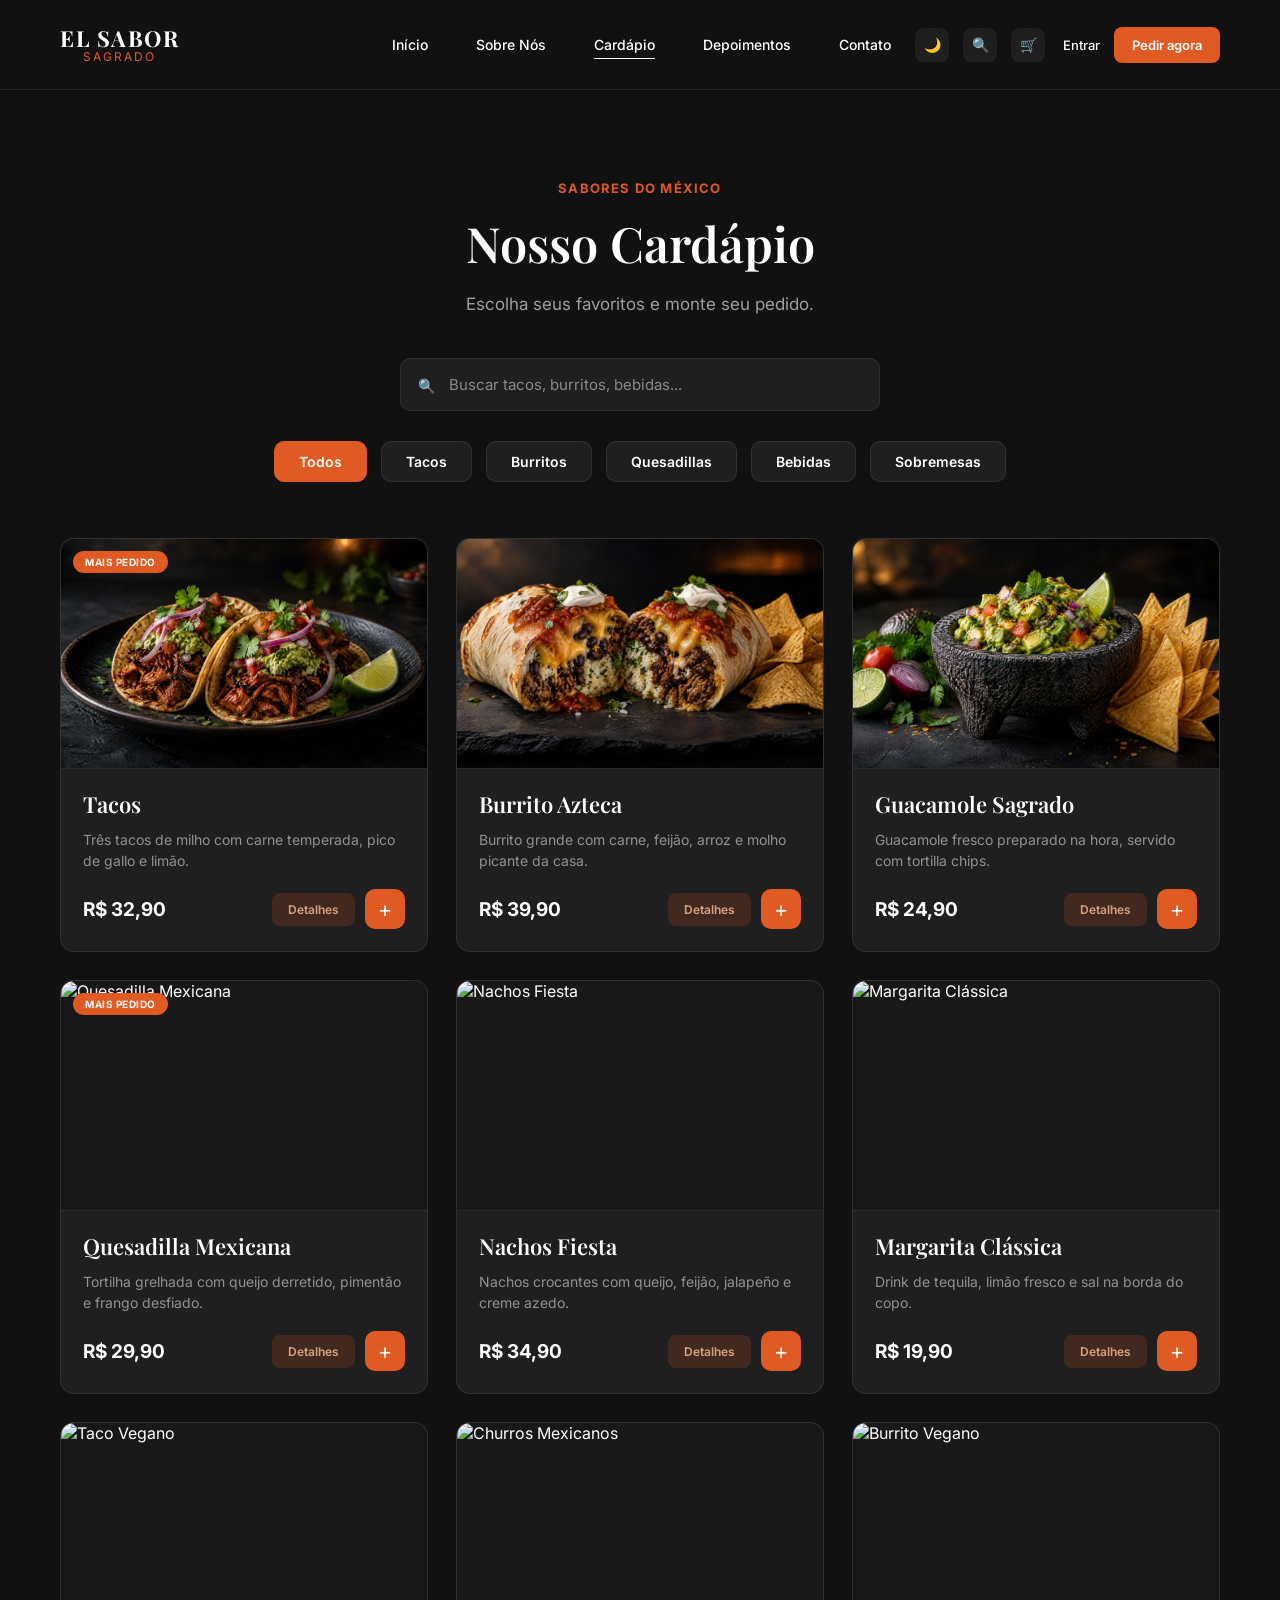
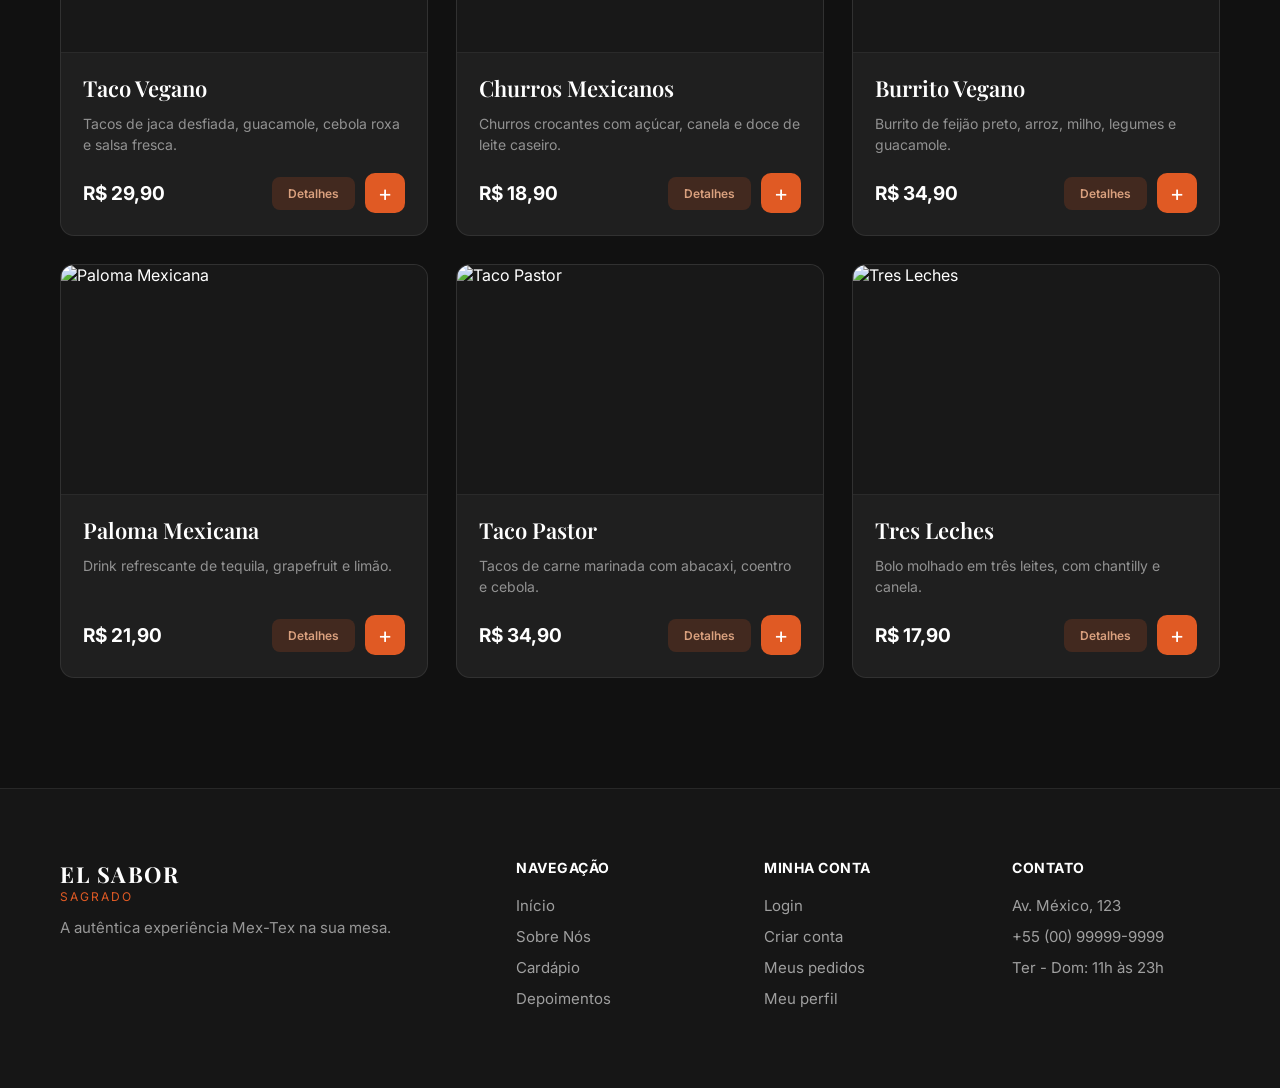
==== commit d9bc6428: "Add files via upload" ====
--- a/cardapio.html
+++ b/cardapio.html
@@ -31,10 +31,10 @@
 
       <a href="cardapio.html" class="botao-icone" aria-label="Cardápio">🔍</a>
 
-      <button class="botao-icone botao-carrinho" aria-label="Carrinho">
+      <a href="carrinho.html" class="botao-icone botao-carrinho" aria-label="Carrinho">
         🛒
         <span class="contador">0</span>
-      </button>
+      </a>
 
       <a href="#entrar" class="link-entrar">Entrar</a>
       <a href="#pedir" class="botao-principal">Pedir agora</a>
@@ -69,8 +69,9 @@
 
       <div class="cardapio-grade">
         <article class="prato" data-categoria="tacos">
-          <div class="prato-foto" style="background-image: url('imagens/tacos.jpg')">
+          <div class="prato-foto">
             <span class="etiqueta">MAIS PEDIDO</span>
+            <img src="cardapio1.webp" alt="Tacos">
           </div>
           <div class="prato-corpo">
             <h3>Tacos</h3>
@@ -85,7 +86,8 @@
           </div>
         </article>
         <article class="prato" data-categoria="burritos">
-          <div class="prato-foto" style="background-image: url('imagens/burrito-azteca.jpg')">
+          <div class="prato-foto">
+            <img src="cardapio2.webp" alt="Burrito Azteca">
           </div>
           <div class="prato-corpo">
             <h3>Burrito Azteca</h3>
@@ -100,7 +102,8 @@
           </div>
         </article>
         <article class="prato" data-categoria="entradas">
-          <div class="prato-foto" style="background-image: url('imagens/guacamole-sagrado.jpg')">
+          <div class="prato-foto">
+            <img src="cardapio3.webp" alt="Guacamole Sagrado">
           </div>
           <div class="prato-corpo">
             <h3>Guacamole Sagrado</h3>
@@ -117,7 +120,7 @@
         <article class="prato" data-categoria="quesadillas">
           <div class="prato-foto">
             <span class="etiqueta">MAIS PEDIDO</span>
-            <span class="prato-espaco-foto">Foto do prato</span>
+            <img src="cardapio4.webp" alt="Quesadilla Mexicana">
           </div>
           <div class="prato-corpo">
             <h3>Quesadilla Mexicana</h3>
@@ -133,7 +136,7 @@
         </article>
         <article class="prato" data-categoria="entradas">
           <div class="prato-foto">
-            <span class="prato-espaco-foto">Foto do prato</span>
+            <img src="cardapio5.webp" alt="Nachos Fiesta">
           </div>
           <div class="prato-corpo">
             <h3>Nachos Fiesta</h3>
@@ -149,7 +152,7 @@
         </article>
         <article class="prato" data-categoria="bebidas">
           <div class="prato-foto">
-            <span class="prato-espaco-foto">Foto do prato</span>
+            <img src="cardapio6.webp" alt="Margarita Clássica">
           </div>
           <div class="prato-corpo">
             <h3>Margarita Clássica</h3>
@@ -165,7 +168,7 @@
         </article>
         <article class="prato" data-categoria="tacos">
           <div class="prato-foto">
-            <span class="prato-espaco-foto">Foto do prato</span>
+            <img src="cardapio7.webp" alt="Taco Vegano">
           </div>
           <div class="prato-corpo">
             <h3>Taco Vegano</h3>
@@ -181,7 +184,7 @@
         </article>
         <article class="prato" data-categoria="sobremesas">
           <div class="prato-foto">
-            <span class="prato-espaco-foto">Foto do prato</span>
+            <img src="cardapio8.webp" alt="Churros Mexicanos">
           </div>
           <div class="prato-corpo">
             <h3>Churros Mexicanos</h3>
@@ -197,7 +200,7 @@
         </article>
         <article class="prato" data-categoria="burritos">
           <div class="prato-foto">
-            <span class="prato-espaco-foto">Foto do prato</span>
+            <img src="cardapio9.webp" alt="Burrito Vegano">
           </div>
           <div class="prato-corpo">
             <h3>Burrito Vegano</h3>
@@ -213,7 +216,7 @@
         </article>
         <article class="prato" data-categoria="bebidas">
           <div class="prato-foto">
-            <span class="prato-espaco-foto">Foto do prato</span>
+            <img src="cardapio10.webp" alt="Paloma Mexicana">
           </div>
           <div class="prato-corpo">
             <h3>Paloma Mexicana</h3>
@@ -229,7 +232,7 @@
         </article>
         <article class="prato" data-categoria="tacos">
           <div class="prato-foto">
-            <span class="prato-espaco-foto">Foto do prato</span>
+            <img src="cardapio11.webp" alt="Taco Pastor">
           </div>
           <div class="prato-corpo">
             <h3>Taco Pastor</h3>
@@ -245,7 +248,7 @@
         </article>
         <article class="prato" data-categoria="sobremesas">
           <div class="prato-foto">
-            <span class="prato-espaco-foto">Foto do prato</span>
+            <img src="cardapio12.webp" alt="Tres Leches">
           </div>
           <div class="prato-corpo">
             <h3>Tres Leches</h3>
--- a/style.css
+++ b/style.css
@@ -13,9 +13,6 @@
   --sombra-forte: rgba(0, 0, 0, 0.45);
   --fundo-foto: #181818;
   --fundo-espaco: #e4e4e4;
-  --pilha-1: #e4e4e4;
-  --pilha-2: #b8b8b8;
-  --pilha-3: #8c8c8c;
   --cor-detalhes: #d9a07e;
   --fundo-pimenta: #1a1210;
   --fundo-rodape: #161616;
@@ -37,9 +34,6 @@
   --sombra-forte: rgba(0, 0, 0, 0.22);
   --fundo-foto: #e4e0db;
   --fundo-espaco: #dcd8d3;
-  --pilha-1: #cfcac4;
-  --pilha-2: #b3aea8;
-  --pilha-3: #969089;
   --cor-detalhes: #b8431a;
   --fundo-pimenta: #f3e6df;
   --fundo-rodape: #ece8e3;
@@ -293,6 +287,7 @@
   gap: 40px;
   min-height: calc(100vh - 90px);
   padding: 60px 60px 80px;
+  overflow-x: clip;
 }
 
 .sobretitulo {
@@ -383,13 +378,13 @@
   position: relative;
   display: grid;
   place-items: center;
-  min-height: 420px;
+  min-height: 500px;
 }
 
 .pilha {
   position: relative;
-  width: 280px;
-  height: 280px;
+  width: 340px;
+  height: 340px;
 }
 
 .foto {
@@ -403,25 +398,27 @@
   color: #333;
   box-shadow: 0 18px 40px var(--sombra-forte);
   transition: transform 0.5s ease, opacity 0.5s ease;
-  background-size: cover;
-  background-position: center;
+  overflow: hidden;
+}
+
+.foto img {
+  width: 100%;
+  height: 100%;
+  object-fit: cover;
 }
 
 .foto-1 {
-  background-color: var(--pilha-1);
-  transform: rotate(-9deg) translate(-10px, 14px);
+  transform: rotate(-9deg) translate(-3.5%, 5%);
   z-index: 3;
 }
 
 .foto-2 {
-  background-color: var(--pilha-2);
-  transform: rotate(-4deg) translate(40px, -6px);
+  transform: rotate(-4deg) translate(14%, -2%);
   z-index: 2;
 }
 
 .foto-3 {
-  background-color: var(--pilha-3);
-  transform: rotate(2deg) translate(90px, -26px);
+  transform: rotate(2deg) translate(32%, -9%);
   z-index: 1;
 }
 
@@ -448,13 +445,18 @@
 
 .icone-flutuante { z-index: 10; }
 
-.icone-abacate { top: -70px; right: -150px; transform: rotate(8deg); }
-.icone-taco    { top: 40px; left: -80px; transform: rotate(-10deg); animation-delay: -1.3s; }
-.icone-pimenta   { bottom: -80px; left: 40px; transform: rotate(6deg); animation-delay: -2.6s; }
+.icone-abacate  { top: -85px; right: -180px; transform: rotate(8deg); }
+.icone-taco     { top: 48px; left: -95px; transform: rotate(-10deg); animation-delay: -1.3s; }
+.icone-pimenta { bottom: -95px; left: 48px; transform: rotate(6deg); animation-delay: -2.6s; }
 
 @keyframes flutuar {
   0%, 100% { translate: 0 0; }
   50%      { translate: 0 -10px; }
+}
+
+@media (max-width: 1300px) {
+  .icone-abacate { right: -110px; }
+  .icone-taco { left: -70px; }
 }
 
 @media (max-width: 900px) {
@@ -463,7 +465,22 @@
     padding: 40px 24px 60px;
   }
 
-  .destaque-visual { min-height: 360px; }
+  .destaque-visual { min-height: 440px; }
+
+  .pilha {
+    width: 280px;
+    height: 280px;
+  }
+}
+
+@media (max-width: 520px) {
+  .pilha {
+    width: 220px;
+    height: 220px;
+  }
+
+  .icone-abacate { right: -70px; }
+  .icone-taco { left: -40px; }
 }
 
 /* Por que El Sabor Sagrado */
@@ -556,9 +573,17 @@
   position: relative;
   width: 100%;
   aspect-ratio: 1.4 / 1;
-  border-radius: 20px;
-  background: var(--fundo-espaco);
-  /* com foto: background: url("imagens/mexico.jpg") center / cover no-repeat; */
+  border-radius: 24px;
+}
+
+.historia-imagem img {
+  position: absolute;
+  inset: 0;
+  display: block;
+  width: 100%;
+  height: 100%;
+  object-fit: cover;
+  border-radius: 24px;
 }
 
 .historia-espaco-foto {
@@ -727,8 +752,23 @@
 .prato-foto {
   position: relative;
   height: 230px;
+  overflow: hidden;
   background: var(--fundo-foto) center / cover no-repeat;
   border-bottom: 1px solid var(--borda);
+}
+
+.prato-foto img {
+  position: absolute;
+  inset: 0;
+  display: block;
+  width: 100%;
+  height: 100%;
+  object-fit: cover;
+  transition: transform 0.5s ease;
+}
+
+.prato-foto:hover img {
+  transform: scale(1.12);
 }
 
 .prato-espaco-foto {
@@ -1100,7 +1140,7 @@
 
 .formulario-linha {
   display: grid;
-  grid-template-columns: 1fr 1fr;
+  grid-template-columns: minmax(0, 1fr) minmax(0, 1fr);
   gap: 16px;
 }
 
@@ -1291,4 +1331,307 @@
   text-align: center;
   font-size: 17px;
   color: var(--cinza);
+}
+
+/* Página do carrinho */
+.carrinho-pagina {
+  padding: 70px 60px 110px;
+}
+
+.carrinho-cabecalho {
+  text-align: center;
+}
+
+.carrinho-cabecalho h1 {
+  font-family: "Playfair Display", serif;
+  font-weight: 600;
+  font-size: clamp(36px, 4.5vw, 60px);
+  line-height: 1.2;
+  color: var(--texto);
+}
+
+.carrinho-cabecalho p {
+  margin-top: 14px;
+  font-size: 16px;
+  color: var(--cinza);
+  opacity: 0.85;
+}
+
+.carrinho-conteudo {
+  display: grid;
+  grid-template-columns: 1.8fr 1fr;
+  align-items: start;
+  gap: 28px;
+  margin-top: 64px;
+}
+
+.carrinho-itens,
+.resumo {
+  background: var(--fundo-suave);
+  border: 1px solid var(--borda);
+  border-radius: 18px;
+}
+
+.carrinho-itens {
+  padding: 32px;
+}
+
+.carrinho-vazio {
+  display: flex;
+  flex-direction: column;
+  align-items: center;
+  gap: 20px;
+  padding: 40px 0;
+}
+
+.carrinho-vazio[hidden] {
+  display: none;
+}
+
+.carrinho-vazio-icone {
+  font-size: 52px;
+  opacity: 0.5;
+}
+
+.carrinho-vazio h2 {
+  font-size: 22px;
+  font-weight: 700;
+  color: var(--texto);
+}
+
+.lista-itens {
+  list-style: none;
+}
+
+.item {
+  display: grid;
+  grid-template-columns: 1fr auto auto;
+  align-items: center;
+  gap: 24px;
+  padding: 20px 0;
+  border-bottom: 1px solid var(--borda);
+}
+
+.item:first-child {
+  padding-top: 0;
+}
+
+.item:last-child {
+  padding-bottom: 0;
+  border-bottom: none;
+}
+
+.item-dados {
+  display: flex;
+  flex-direction: column;
+  gap: 6px;
+}
+
+.item-nome {
+  font-family: "Playfair Display", serif;
+  font-size: 20px;
+  font-weight: 600;
+  color: var(--texto);
+}
+
+.item-preco {
+  font-size: 14px;
+  color: var(--cinza);
+}
+
+.item-quantidade {
+  display: flex;
+  align-items: center;
+  gap: 14px;
+  font-weight: 600;
+  color: var(--texto);
+}
+
+.item-quantidade button {
+  width: 34px;
+  height: 34px;
+  font: inherit;
+  font-size: 18px;
+  color: var(--texto);
+  background: var(--fundo);
+  border: 1px solid var(--borda);
+  border-radius: 8px;
+  cursor: pointer;
+  transition: border-color 0.2s;
+}
+
+.item-quantidade button:hover {
+  border-color: var(--laranja);
+}
+
+.item-total {
+  min-width: 90px;
+  text-align: right;
+  color: var(--texto);
+}
+
+.resumo {
+  padding: 30px 28px 32px;
+}
+
+.resumo h2 {
+  margin-bottom: 26px;
+  font-family: "Playfair Display", serif;
+  font-weight: 600;
+  font-size: 26px;
+  color: var(--texto);
+}
+
+.resumo dl {
+  display: grid;
+  grid-template-columns: 1fr auto;
+  gap: 16px 12px;
+}
+
+.resumo dt {
+  font-size: 14px;
+  color: var(--cinza);
+}
+
+.resumo dd {
+  font-size: 14px;
+  font-weight: 700;
+  text-align: right;
+  color: var(--texto);
+}
+
+.resumo .valor-desconto {
+  color: #3bb54a;
+}
+
+.cupom {
+  display: flex;
+  flex-wrap: wrap;
+  gap: 10px;
+  margin-top: 28px;
+  padding-bottom: 26px;
+  border-bottom: 1px solid var(--borda);
+}
+
+.cupom input {
+  flex: 1;
+  min-width: 0;
+  padding: 13px 14px;
+  font: inherit;
+  font-size: 14px;
+  color: var(--texto);
+  background: var(--fundo);
+  border: 1px solid var(--borda-campo);
+  border-radius: 10px;
+  outline: none;
+  transition: border-color 0.2s;
+}
+
+.cupom input:focus {
+  border-color: var(--laranja);
+}
+
+.cupom button {
+  padding: 0 20px;
+  font: inherit;
+  font-size: 13px;
+  font-weight: 700;
+  color: #fff;
+  background: var(--laranja);
+  border: none;
+  border-radius: 10px;
+  cursor: pointer;
+  transition: background 0.2s;
+}
+
+.cupom button:hover {
+  background: var(--laranja-escuro);
+}
+
+.cupom-aviso {
+  flex-basis: 100%;
+  font-size: 13px;
+  color: var(--cinza);
+}
+
+.cupom-aviso:empty {
+  display: none;
+}
+
+.resumo-total {
+  display: flex;
+  align-items: baseline;
+  justify-content: space-between;
+  margin: 24px 0;
+}
+
+.resumo-total span {
+  font-size: 14px;
+  color: var(--cinza);
+}
+
+.resumo-total strong {
+  font-size: 24px;
+  color: var(--laranja);
+}
+
+.botao-finalizar {
+  display: block;
+  width: 100%;
+  padding: 15px;
+  font: inherit;
+  font-size: 15px;
+  font-weight: 600;
+  border: none;
+  cursor: pointer;
+}
+
+.botao-finalizar:disabled {
+  opacity: 0.45;
+  cursor: not-allowed;
+  transform: none;
+}
+
+.continuar {
+  display: block;
+  margin-top: 18px;
+  text-align: center;
+  font-size: 13px;
+  color: var(--cinza);
+  text-decoration: none;
+  transition: color 0.2s;
+}
+
+.continuar:hover {
+  color: var(--laranja);
+}
+
+@media (max-width: 900px) {
+  .carrinho-pagina {
+    padding: 50px 20px 80px;
+  }
+
+  .carrinho-conteudo {
+    grid-template-columns: 1fr;
+    margin-top: 40px;
+  }
+}
+
+@media (max-width: 560px) {
+  .carrinho-itens {
+    padding: 22px;
+  }
+
+  .item {
+    grid-template-columns: 1fr auto;
+  }
+
+  .item-total {
+    text-align: left;
+  }
+}
+
+.reserva-formulario input {
+  min-width: 0;
+  max-width: 100%;
 }
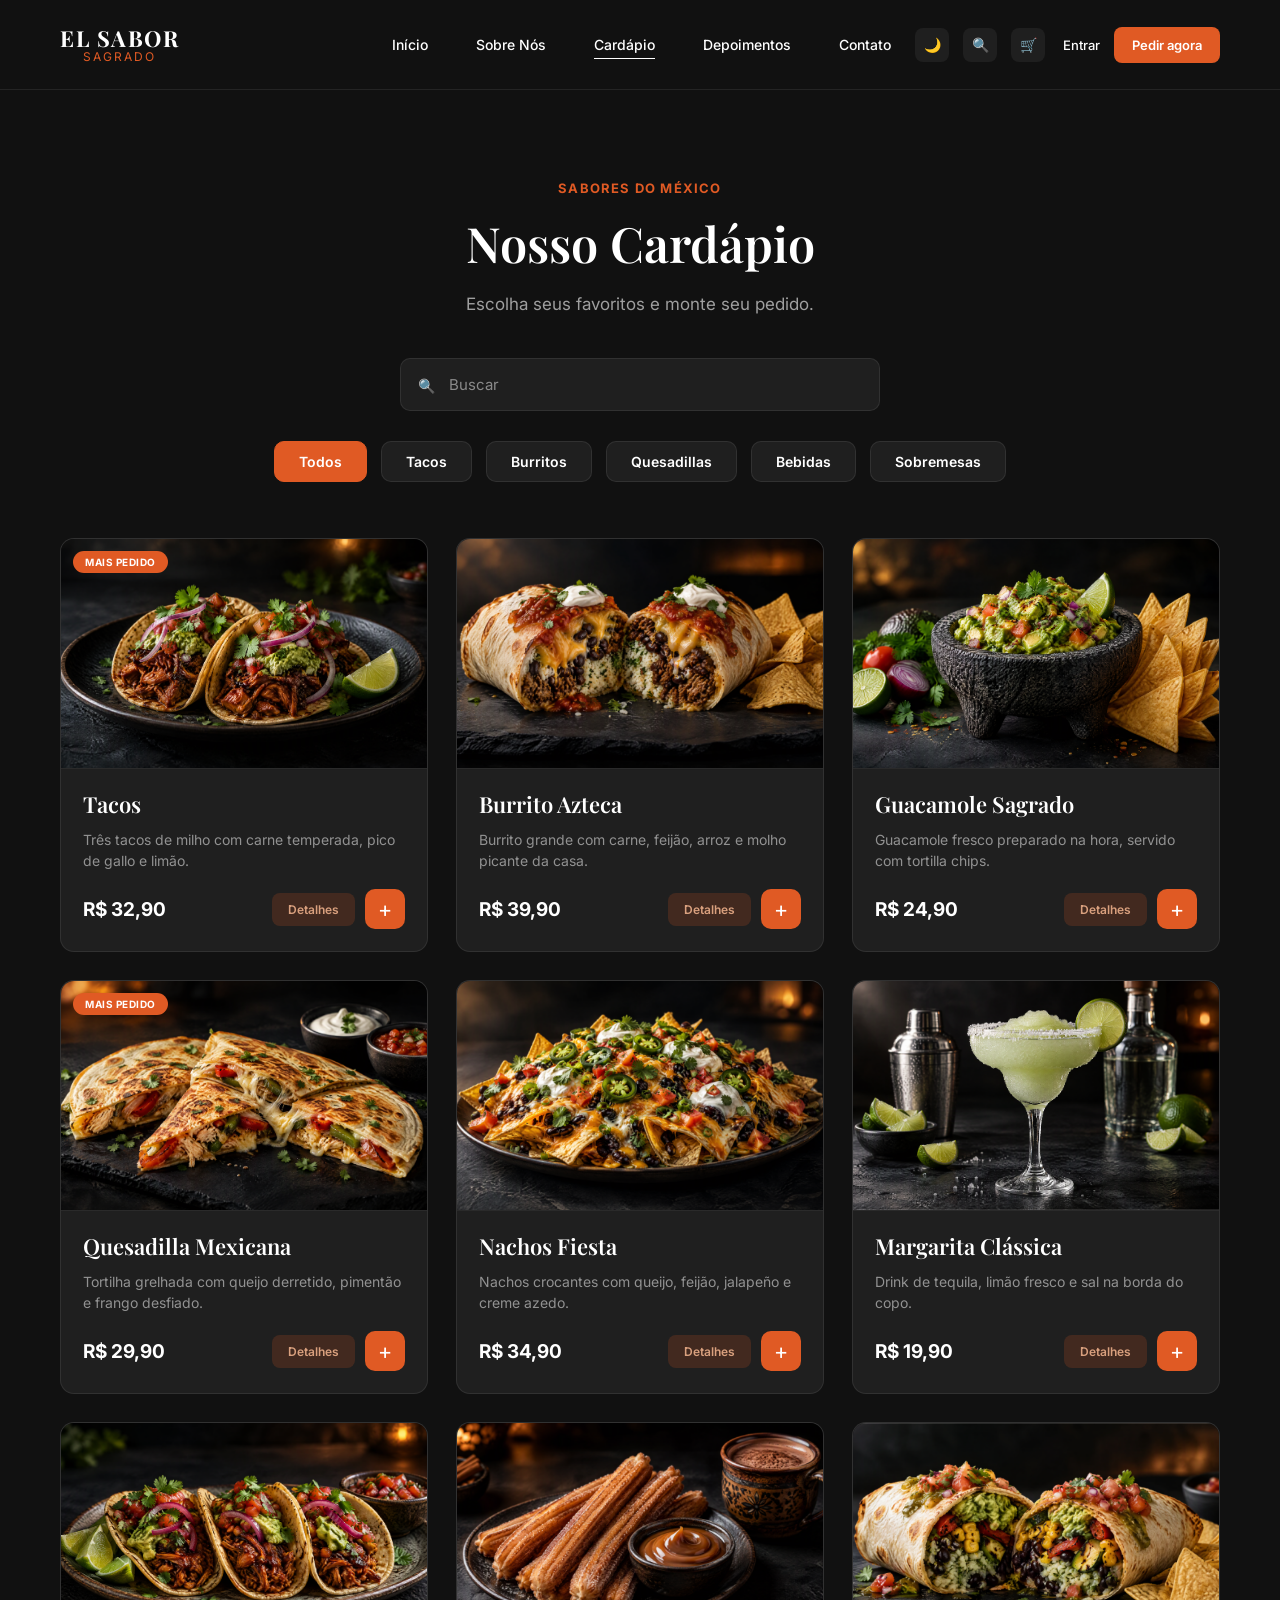
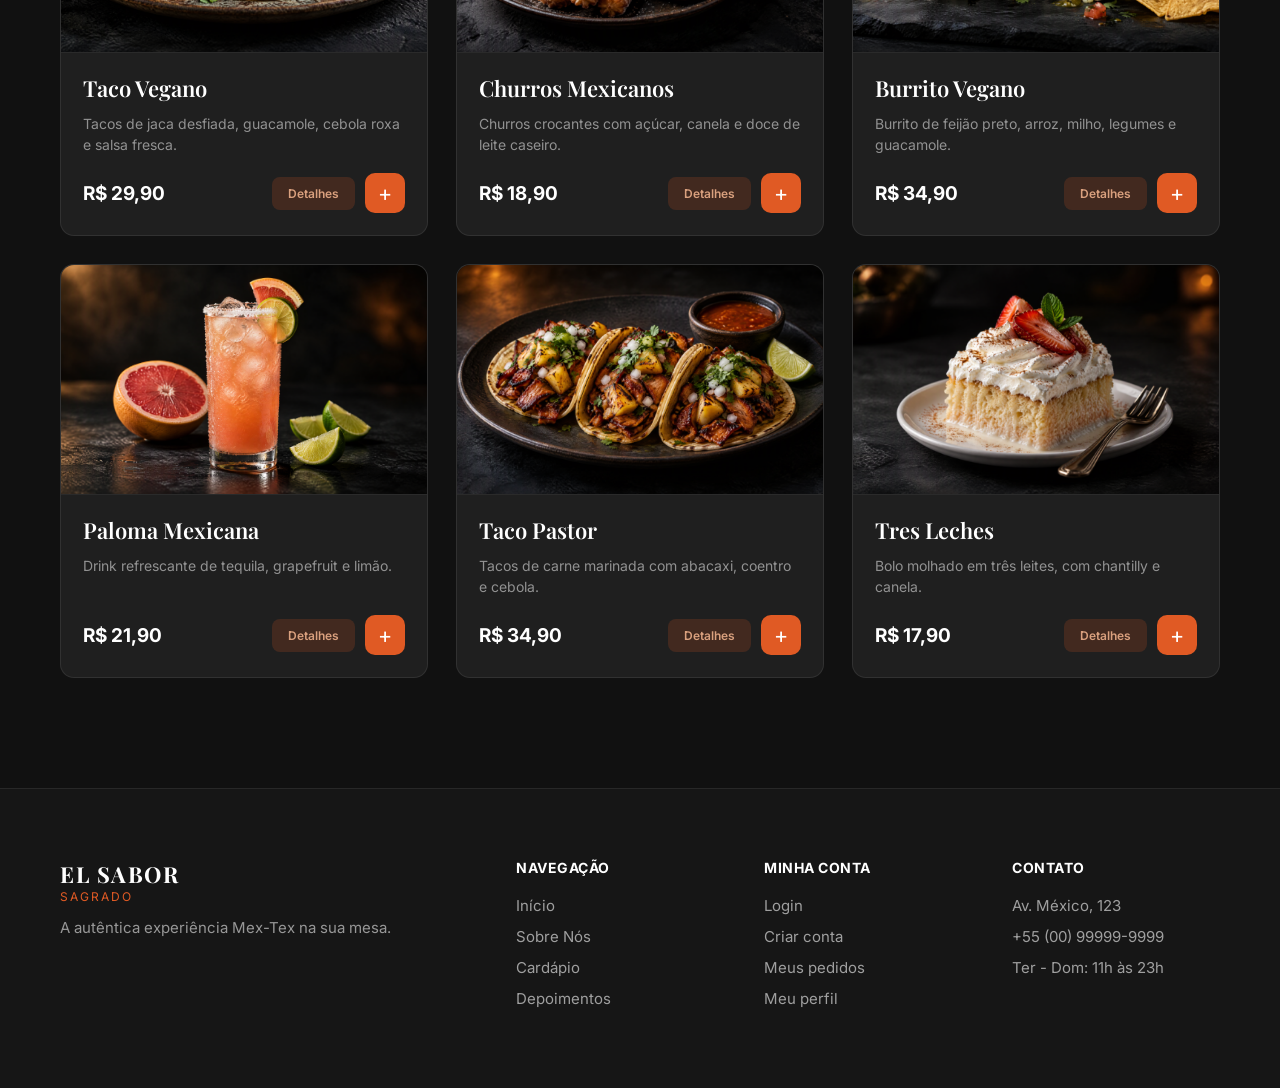
==== commit c34818a3: "Add files via upload" ====
--- a/cardapio.html
+++ b/cardapio.html
@@ -24,6 +24,7 @@
       <a href="cardapio.html" class="ativo">Cardápio</a>
       <a href="index.html#depoimentos">Depoimentos</a>
       <a href="index.html#contato">Contato</a>
+      <a href="cardapio.html" class="menu-pedir">Pedir agora</a>
     </nav>
 
     <div class="acoes">
@@ -36,8 +37,9 @@
         <span class="contador">0</span>
       </a>
 
-      <a href="#entrar" class="link-entrar">Entrar</a>
-      <a href="#pedir" class="botao-principal">Pedir agora</a>
+      <a href="login.html" class="link-entrar">Entrar</a>
+      <a href="cardapio.html" class="botao-principal botao-pedir">Pedir agora</a>
+      <a href="login.html" class="botao-principal botao-entrar">Entrar</a>
 
       <button class="botao-menu" aria-label="Menu">
         <span></span><span></span><span></span>
@@ -55,7 +57,7 @@
 
       <label class="busca-cardapio">
         <span>🔍</span>
-        <input type="search" placeholder="Buscar tacos, burritos, bebidas..." aria-label="Buscar no cardápio">
+        <input type="search" placeholder="Buscar" aria-label="Buscar no cardápio">
       </label>
 
       <div class="filtros">
--- a/style.css
+++ b/style.css
@@ -1634,4 +1634,119 @@
 .reserva-formulario input {
   min-width: 0;
   max-width: 100%;
+}
+
+@media (max-width: 480px) {
+  .barra-topo {
+    gap: 8px;
+    padding: 0 16px;
+  }
+
+  .logo-titulo { font-size: 18px; letter-spacing: 1px; }
+  .logo-subtitulo { font-size: 10px; letter-spacing: 1.5px; }
+
+  .acoes { gap: 6px; }
+  .botao-icone { width: 32px; height: 32px; }
+  .botao-principal { padding: 8px 10px; font-size: 12px; white-space: nowrap; }
+
+  .reserva { padding: 50px 16px 80px; }
+  .reserva-formulario { padding: 24px 16px 28px; }
+  .reserva-formulario h3 { font-size: 26px; }
+  .reserva-formulario input { padding: 14px 12px; font-size: 14px; }
+  .formulario-linha { gap: 10px; }
+}
+
+@media (max-width: 380px) {
+  .formulario-linha { grid-template-columns: minmax(0, 1fr); }
+}
+
+@media (max-width: 380px) {
+  .destaque > *,
+  .pimenta > * { min-width: 0; }
+
+  .destaque h1 { font-size: 40px; overflow-wrap: break-word; }
+  .pimenta { padding-left: 16px; padding-right: 16px; }
+}
+
+@media (max-width: 380px) {
+  .numeros { gap: 24px; }
+}
+
+@media (max-width: 480px) {
+  .carrinho-pagina { padding: 50px 16px 80px; }
+}
+
+.reserva-formulario input {
+  display: block;
+  box-sizing: border-box;
+  height: 52px;
+  margin: 0;
+  -webkit-appearance: none;
+  appearance: none;
+  text-align: left;
+}
+
+.reserva-formulario input::-webkit-date-and-time-value {
+  text-align: left;
+  min-height: 1.2em;
+}
+
+.aviso {
+  position: fixed;
+  right: 24px;
+  bottom: 24px;
+  z-index: 300;
+  display: flex;
+  align-items: center;
+  gap: 12px;
+  max-width: calc(100% - 32px);
+  padding: 16px 22px;
+  font-size: 14px;
+  color: var(--texto);
+  background: var(--fundo-suave);
+  border: 1px solid var(--borda);
+  border-radius: 16px;
+  box-shadow: 0 10px 30px var(--sombra-forte);
+  opacity: 0;
+  transform: translateY(20px);
+  pointer-events: none;
+  transition: opacity 0.3s, transform 0.3s;
+}
+
+.aviso.visivel {
+  opacity: 1;
+  transform: translateY(0);
+}
+
+.aviso-icone {
+  flex-shrink: 0;
+  display: grid;
+  place-items: center;
+  width: 20px;
+  height: 20px;
+  font-size: 13px;
+  font-weight: 700;
+  color: #fff;
+  background: #2faa4a;
+  border-radius: 5px;
+}
+
+@media (max-width: 480px) {
+  .aviso { right: 16px; bottom: 16px; }
+}
+
+.menu-pedir,
+.botao-entrar {
+  display: none;
+}
+
+@media (max-width: 1000px) {
+  .menu-links .menu-pedir {
+    display: block;
+    font-weight: 600;
+    color: var(--laranja);
+  }
+
+  .botao-pedir { display: none; }
+  .botao-entrar { display: block; }
 }
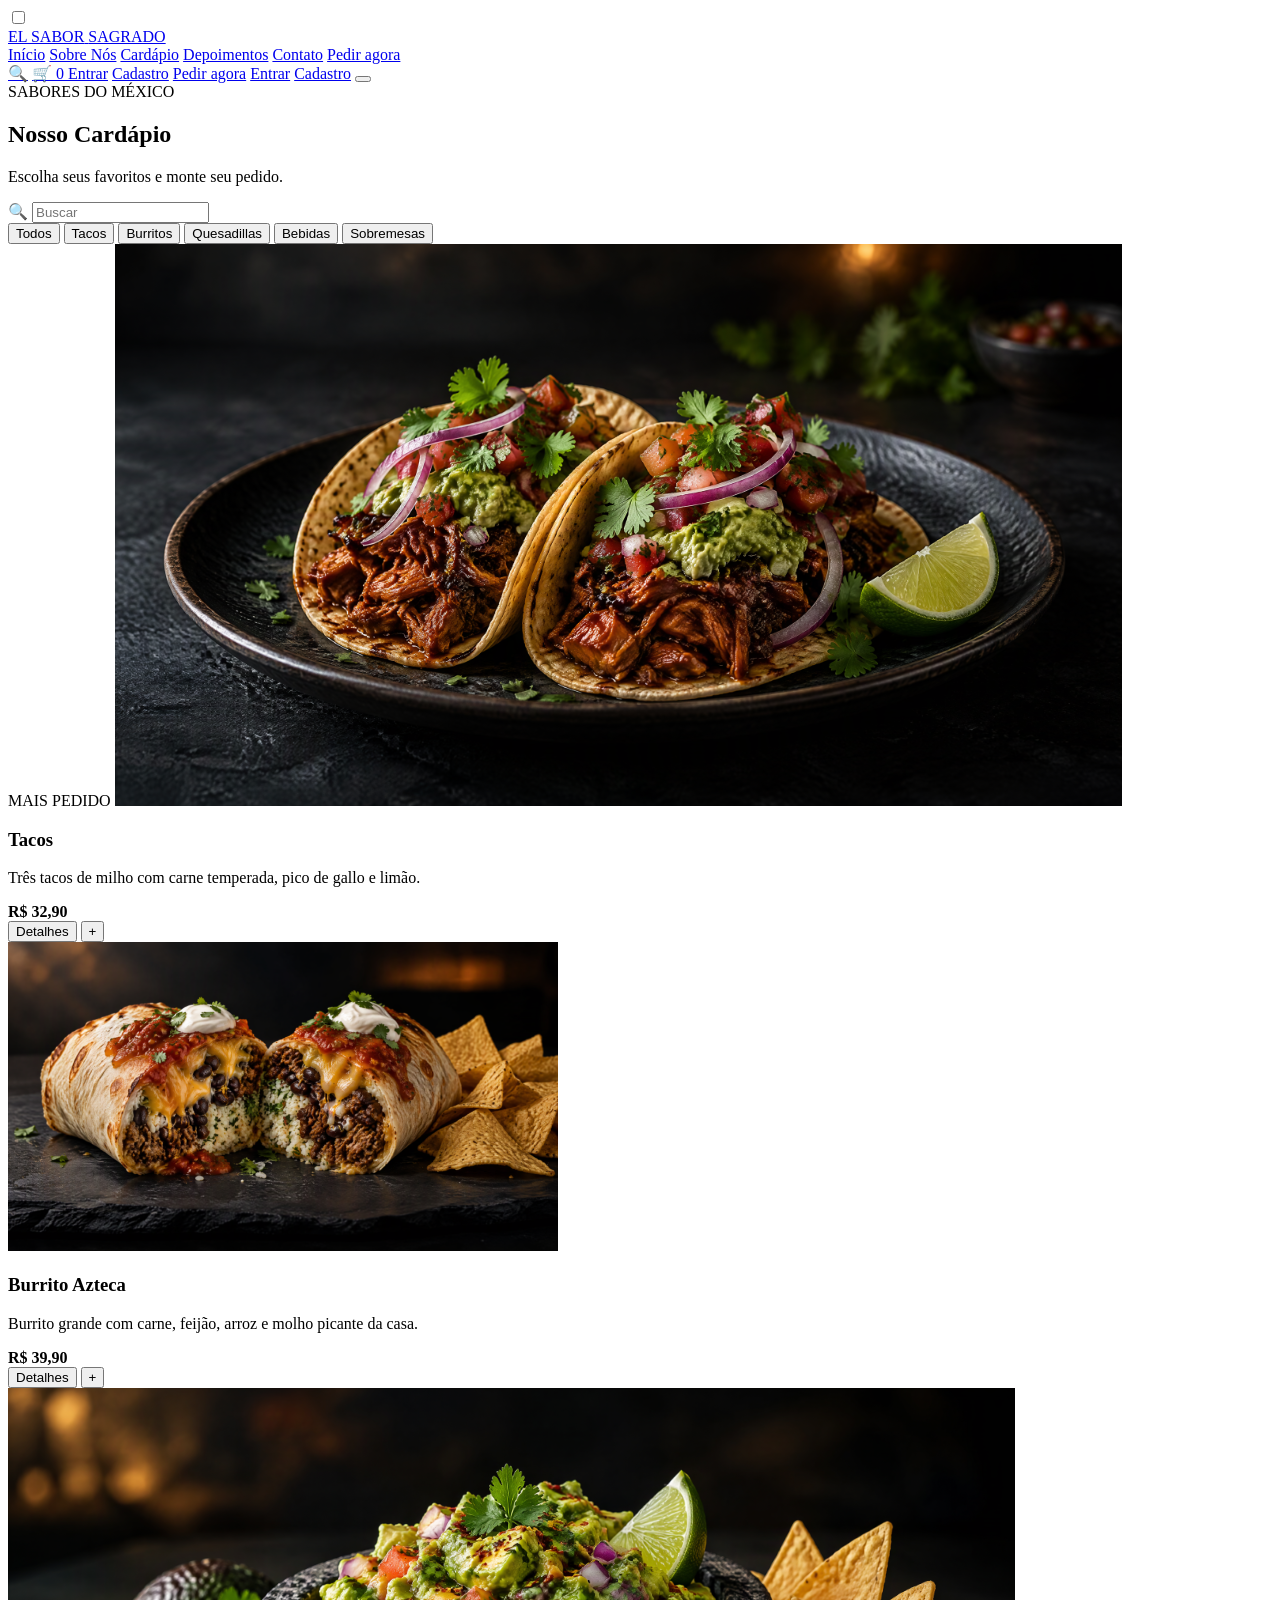
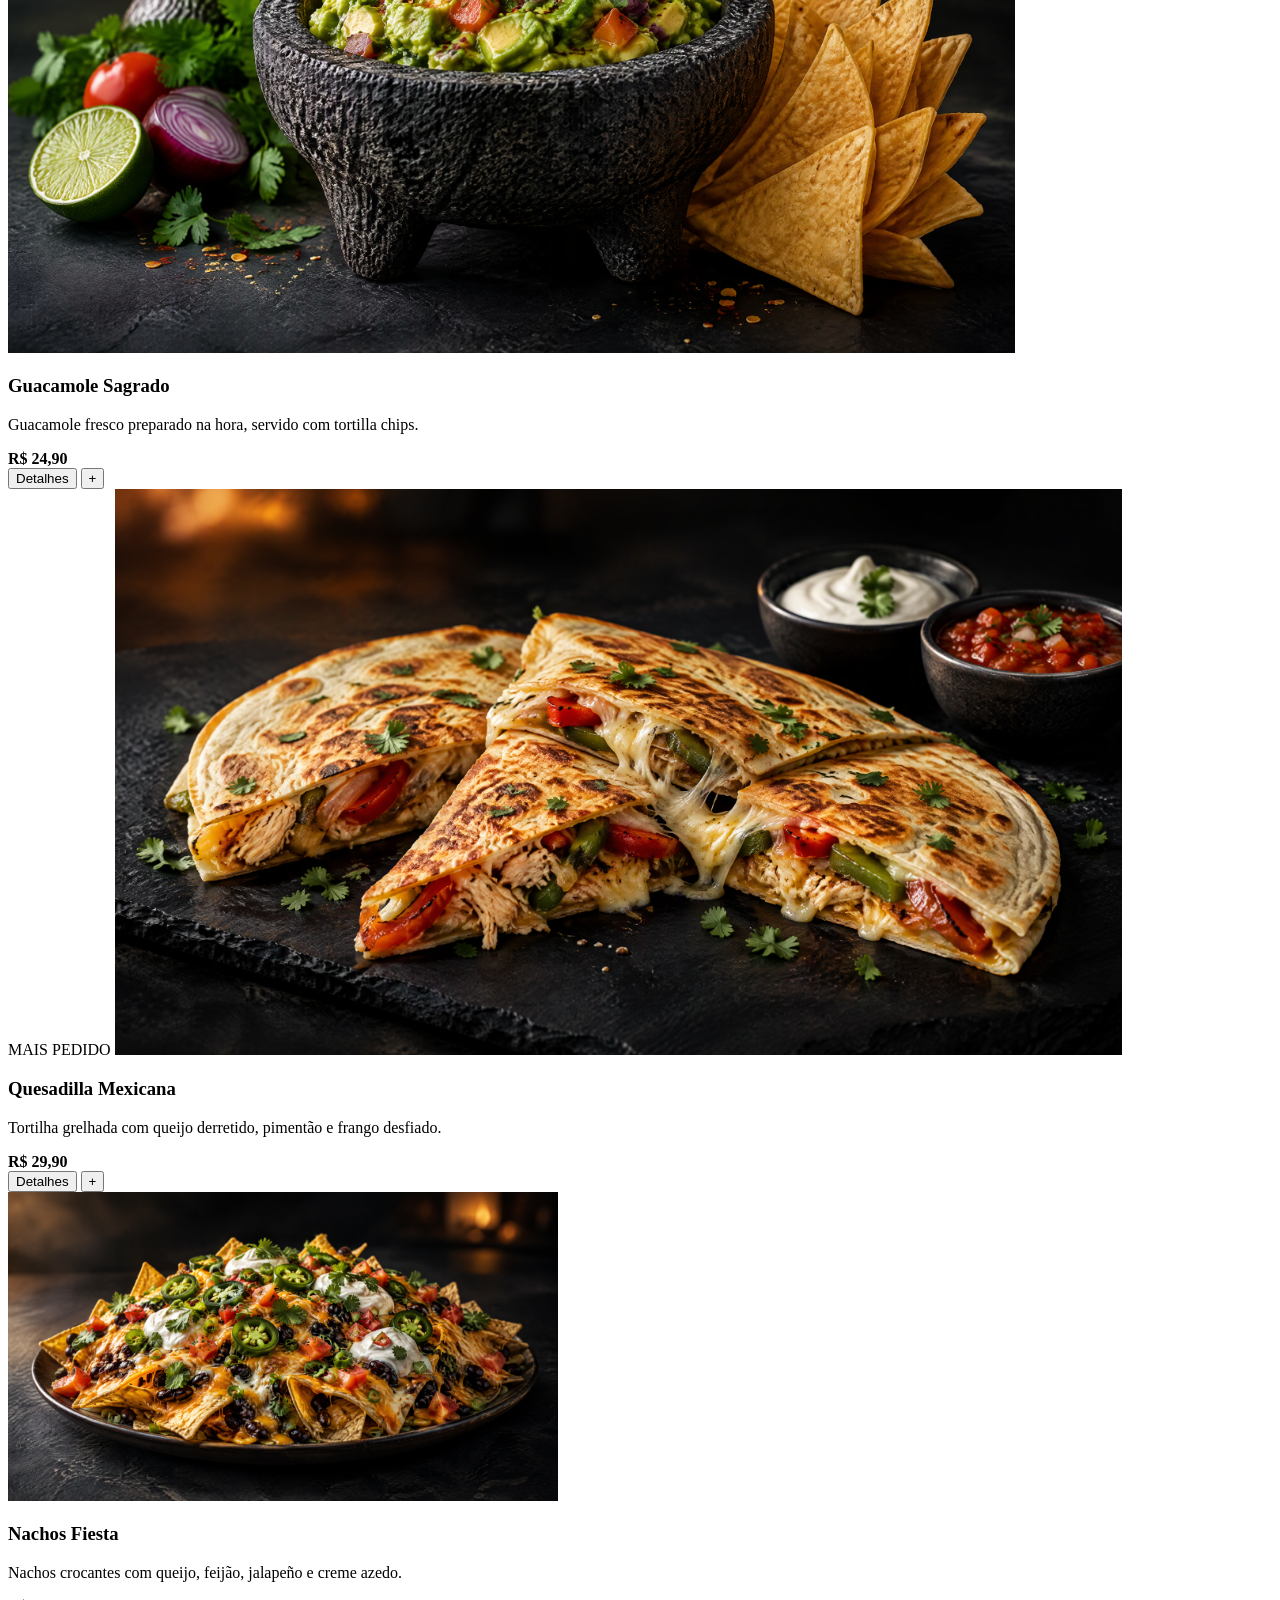
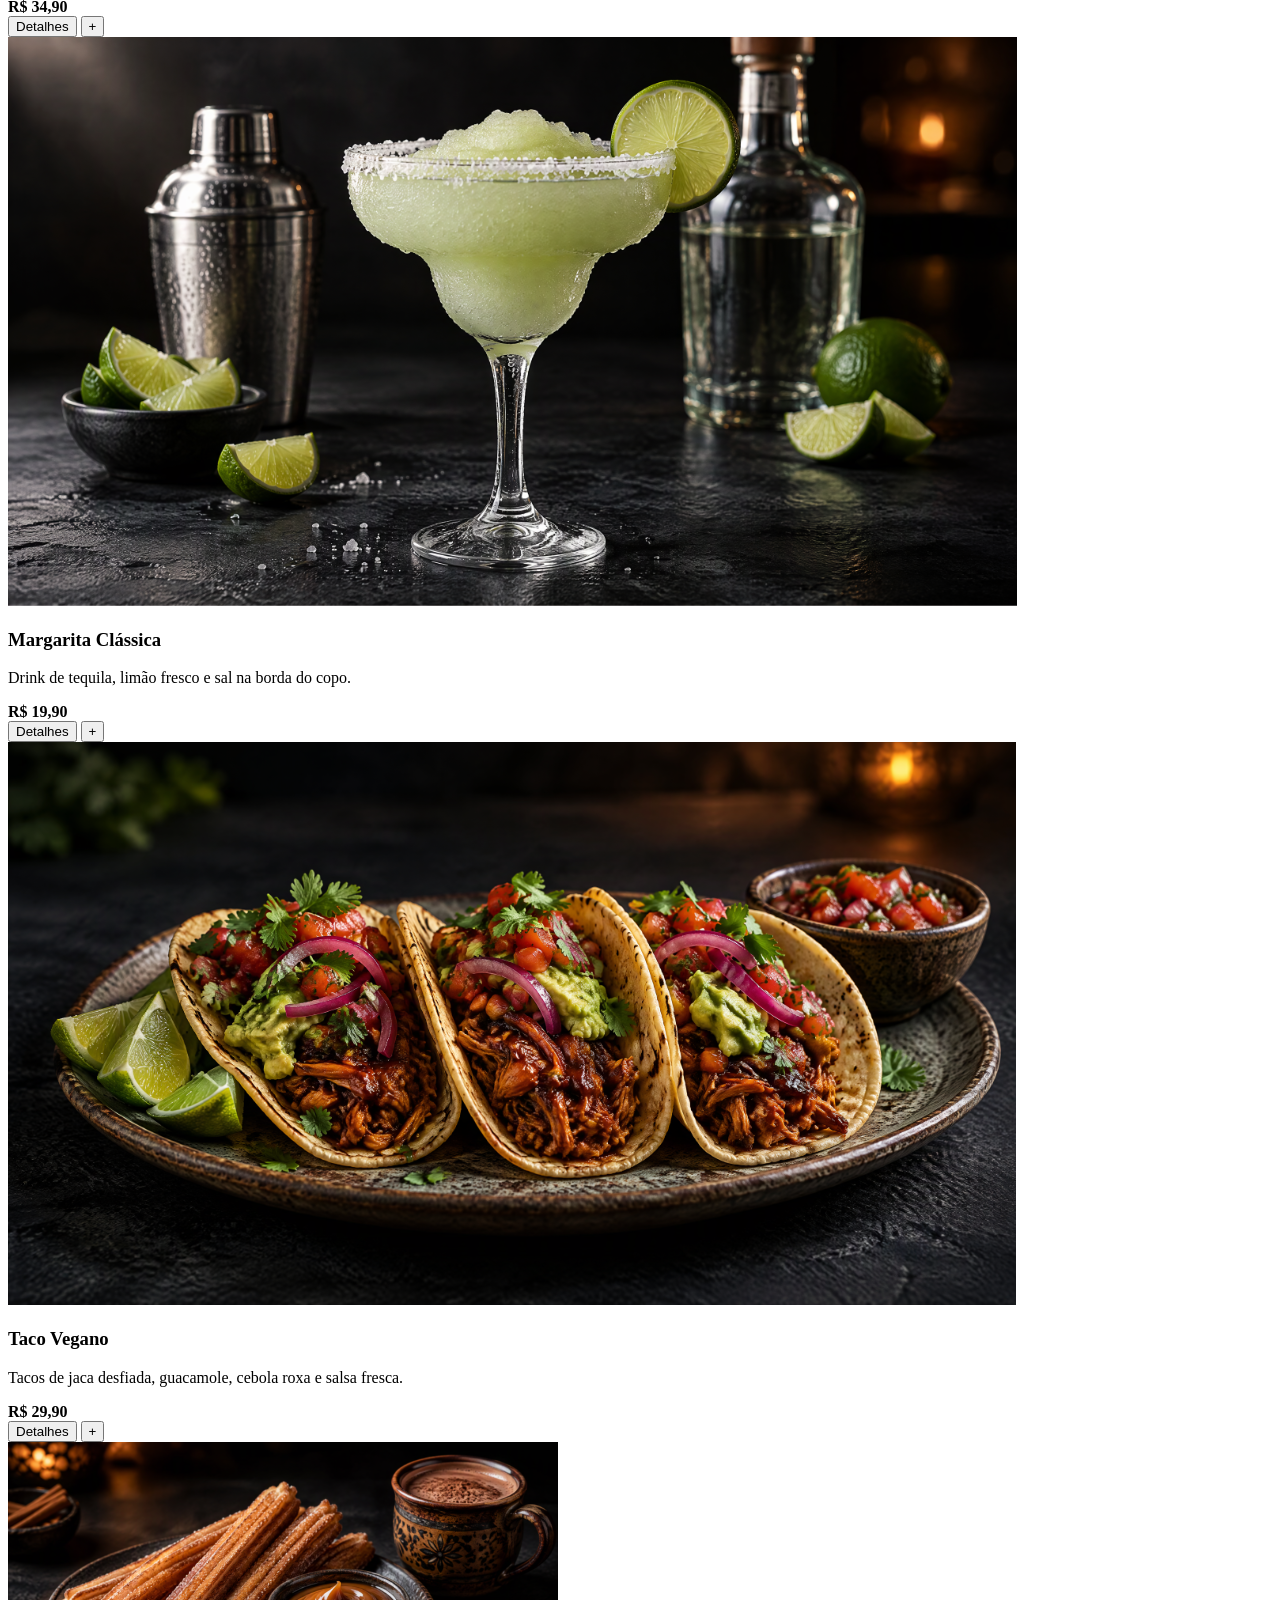
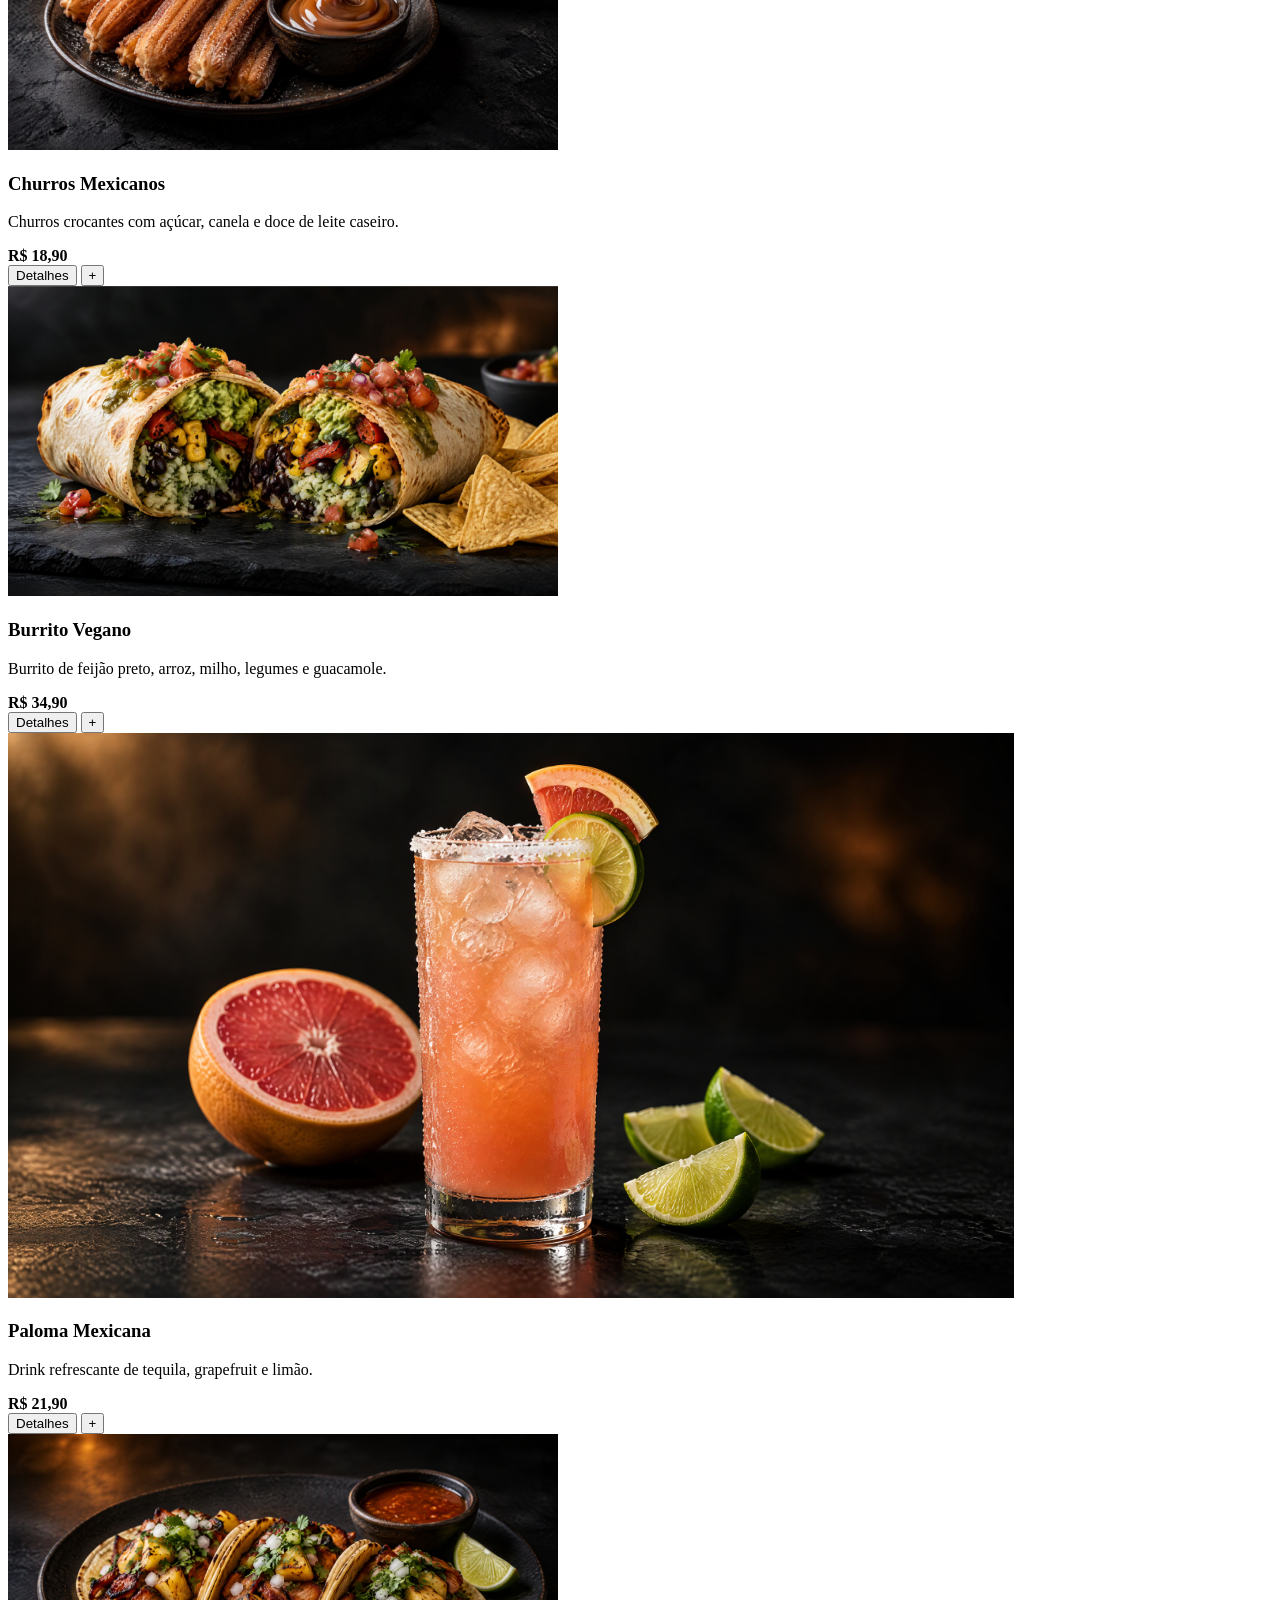
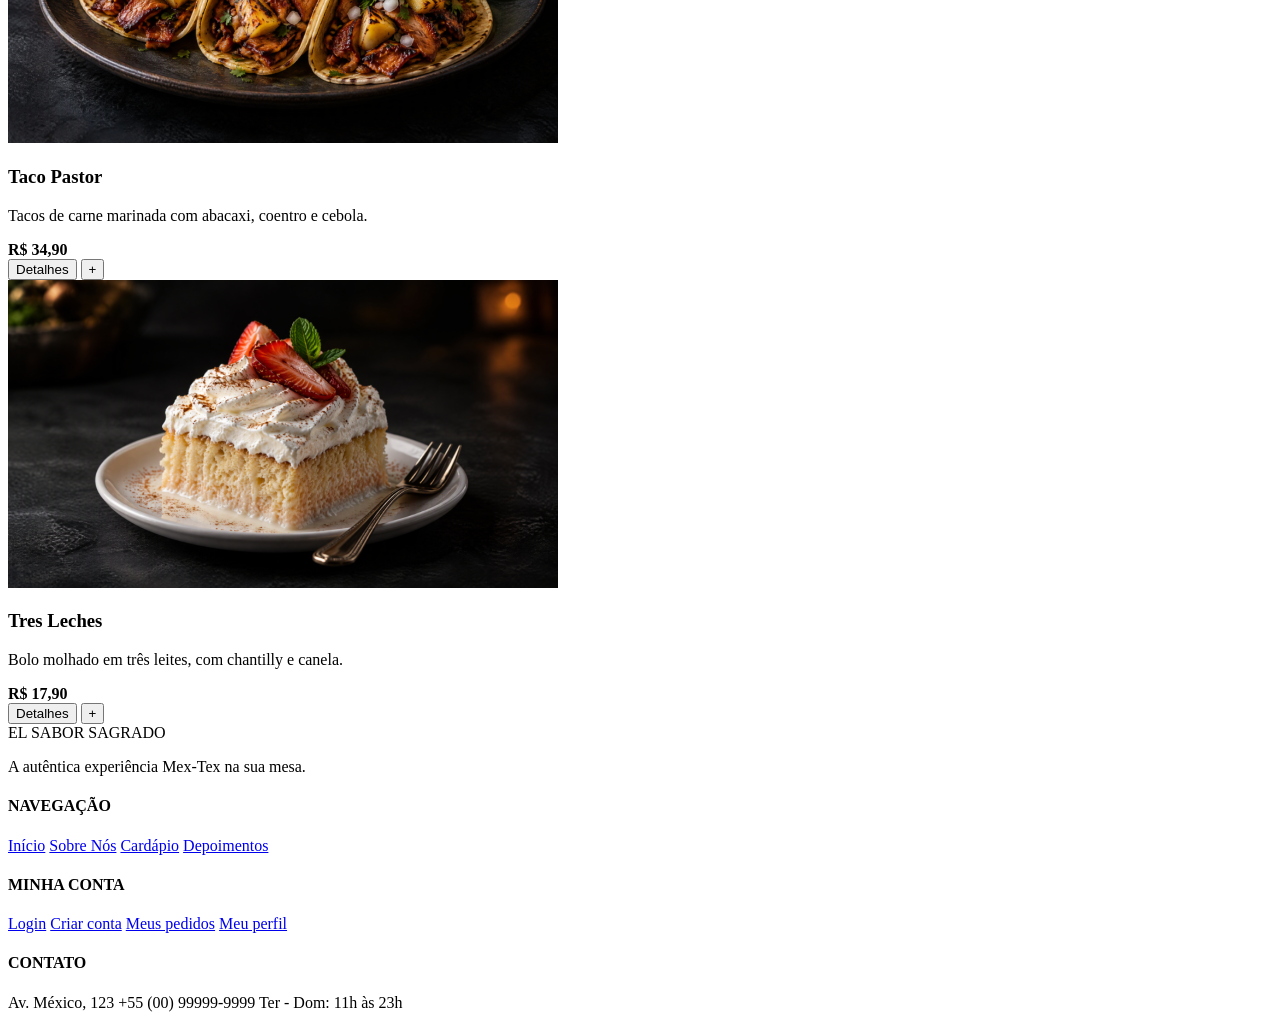
==== commit 4709e298: "Add files via upload" ====
--- a/cardapio.html
+++ b/cardapio.html
@@ -37,9 +37,11 @@
         <span class="contador">0</span>
       </a>
 
-      <a href="login.html" class="link-entrar">Entrar</a>
+      <a href="#entrar" class="link-entrar">Entrar</a>
+      <a href="#cadastro" class="link-entrar">Cadastro</a>
       <a href="cardapio.html" class="botao-principal botao-pedir">Pedir agora</a>
-      <a href="login.html" class="botao-principal botao-entrar">Entrar</a>
+      <a href="#entrar" class="botao-principal botao-entrar">Entrar</a>
+      <a href="#cadastro" class="botao-principal botao-entrar">Cadastro</a>
 
       <button class="botao-menu" aria-label="Menu">
         <span></span><span></span><span></span>
--- a/style.css
+++ b/style.css
@@ -1,1752 +1,133 @@
-/* Tema escuro (padrão) */
-:root {
-  --fundo: #111111;
-  --fundo-suave: #1f1f1f;
-  --texto: #ffffff;
-  --cinza: #b8b8b8;
-  --laranja: #e05a24;
-  --laranja-escuro: #f06a33;
-  --borda: rgba(255, 255, 255, 0.08);
+<!DOCTYPE html>
+<html lang="pt-BR">
+<head>
+  <meta charset="UTF-8">
+  <meta name="viewport" content="width=device-width, initial-scale=1.0">
+  <title>Carrinho | El Sabor Sagrado</title>
+  <link rel="preconnect" href="https://fonts.googleapis.com">
+  <link href="https://fonts.googleapis.com/css2?family=Inter:wght@400;500;600&family=Playfair+Display:wght@600;700&display=swap" rel="stylesheet">
+  <link rel="stylesheet" href="style.css">
+</head>
+<body>
 
-  --cor-sobretitulo: #f0a060;
-  --sombra: rgba(0, 0, 0, 0.35);
-  --sombra-forte: rgba(0, 0, 0, 0.45);
-  --fundo-foto: #181818;
-  --fundo-espaco: #e4e4e4;
-  --cor-detalhes: #d9a07e;
-  --fundo-pimenta: #1a1210;
-  --fundo-rodape: #161616;
-  --borda-campo: rgba(255, 255, 255, 0.14);
-}
+  <input type="checkbox" id="interruptor-tema" class="tema-checkbox">
 
-/* Tema claro (quando o interruptor da lua está marcado) */
-body:has(#interruptor-tema:checked) {
-  --fundo: #f7f5f2;
-  --fundo-suave: #ffffff;
-  --texto: #1a1a1a;
-  --cinza: #5a5a5a;
-  --laranja: #d94f1a;
-  --laranja-escuro: #c84313;
-  --borda: rgba(0, 0, 0, 0.1);
+  <header class="barra-topo">
+    <a href="index.html" class="logo">
+      <span class="logo-titulo">EL SABOR</span>
+      <span class="logo-subtitulo">SAGRADO</span>
+    </a>
 
-  --cor-sobretitulo: #d94f1a;
-  --sombra: rgba(0, 0, 0, 0.12);
-  --sombra-forte: rgba(0, 0, 0, 0.22);
-  --fundo-foto: #e4e0db;
-  --fundo-espaco: #dcd8d3;
-  --cor-detalhes: #b8431a;
-  --fundo-pimenta: #f3e6df;
-  --fundo-rodape: #ece8e3;
-  --borda-campo: rgba(0, 0, 0, 0.2);
-}
+    <nav class="menu-links">
+      <a href="index.html">Início</a>
+      <a href="index.html#sobre">Sobre Nós</a>
+      <a href="cardapio.html">Cardápio</a>
+      <a href="index.html#depoimentos">Depoimentos</a>
+      <a href="index.html#contato">Contato</a>
+      <a href="cardapio.html" class="menu-pedir">Pedir agora</a>
+    </nav>
 
-* { box-sizing: border-box; margin: 0; padding: 0; }
+    <div class="acoes">
+      <label class="botao-icone botao-tema" for="interruptor-tema" aria-label="Modo claro ou escuro"><span class="tema-icone"></span></label>
 
-body {
-  font-family: "Inter", sans-serif;
-  background: var(--fundo);
-  color: var(--texto);
-  transition: background 0.3s, color 0.3s;
-}
+      <a href="cardapio.html" class="botao-icone" aria-label="Cardápio">🔍</a>
 
-/* Navbar */
-.barra-topo {
-  position: sticky;
-  top: 0;
-  z-index: 100;
-  display: flex;
-  align-items: center;
-  justify-content: space-between;
-  gap: 24px;
-  height: 90px;
-  padding: 0 60px;
-  background: var(--fundo);
-  border-bottom: 1px solid var(--borda);
-  transition: background 0.3s, box-shadow 0.3s, height 0.3s;
-}
+      <a href="carrinho.html" class="botao-icone botao-carrinho" aria-label="Carrinho">
+        🛒
+        <span class="contador">0</span>
+      </a>
 
-.barra-topo.rolado {
-  height: 72px;
-  box-shadow: 0 4px 20px var(--sombra);
-}
+      <a href="#entrar" class="link-entrar">Entrar</a>
+      <a href="#cadastro" class="link-entrar">Cadastro</a>
+      <a href="cardapio.html" class="botao-principal botao-pedir">Pedir agora</a>
+      <a href="#entrar" class="botao-principal botao-entrar">Entrar</a>
+      <a href="#cadastro" class="botao-principal botao-entrar">Cadastro</a>
 
-/* Logo */
-.logo {
-  display: flex;
-  flex-direction: column;
-  align-items: center;
-  text-decoration: none;
-  line-height: 1.1;
-}
+      <button class="botao-menu" aria-label="Menu">
+        <span></span><span></span><span></span>
+      </button>
+    </div>
+  </header>
 
-.logo-titulo {
-  font-family: "Playfair Display", serif;
-  font-weight: 700;
-  font-size: 22px;
-  letter-spacing: 1.5px;
-  color: var(--texto);
-}
+  <main>
+    <section class="carrinho-pagina">
+      <div class="carrinho-cabecalho">
+        <h1>Carrinho</h1>
+        <p>Confira seus itens antes de finalizar.</p>
+      </div>
 
-.logo-subtitulo {
-  font-size: 12px;
-  letter-spacing: 2px;
-  color: var(--laranja);
-}
+      <div class="carrinho-conteudo">
+        <div class="carrinho-itens">
+          <div class="carrinho-vazio">
+            <span class="carrinho-vazio-icone">🛒</span>
+            <h2>Seu carrinho está vazio</h2>
+            <a href="cardapio.html" class="botao-principal botao-pequeno">Ver Cardápio</a>
+          </div>
 
-/* Links */
-.menu-links {
-  display: flex;
-  gap: 48px;
-  margin-left: auto;
-}
+          <ul class="lista-itens"></ul>
+        </div>
 
-.menu-links a {
-  position: relative;
-  color: var(--texto);
-  text-decoration: none;
-  font-size: 14px;
-  font-weight: 500;
-  padding: 6px 0;
-  transition: color 0.2s;
-}
+        <aside class="resumo">
+          <h2>Resumo do pedido</h2>
 
-.menu-links a::after {
-  content: "";
-  position: absolute;
-  left: 0;
-  bottom: 0;
-  width: 100%;
-  height: 1px;
-  background: var(--texto);
-  transform: scaleX(0);
-  transform-origin: left;
-  transition: transform 0.3s;
-}
+          <dl>
+            <dt>Subtotal</dt>
+            <dd class="valor-subtotal">R$ 0,00</dd>
+            <dt>Entrega</dt>
+            <dd class="valor-entrega">R$ 0,00</dd>
+            <dt>Desconto</dt>
+            <dd class="valor-desconto">- R$ 0,00</dd>
+          </dl>
 
-.menu-links a:hover::after,
-.menu-links a.ativo::after {
-  transform: scaleX(1);
-}
+          <form class="cupom">
+            <input type="text" placeholder="Cupom de Desconto" aria-label="Cupom de desconto">
+            <button type="submit">APLICAR</button>
+            <p class="cupom-aviso"></p>
+          </form>
 
-.menu-links a:hover { color: var(--laranja); }
+          <div class="resumo-total">
+            <span>TOTAL</span>
+            <strong class="valor-total">R$ 0,00</strong>
+          </div>
 
-/* Ações */
-.acoes {
-  display: flex;
-  align-items: center;
-  gap: 14px;
-}
+          <button class="botao-principal botao-finalizar" disabled>Finalizar pedido</button>
+          <a href="cardapio.html" class="continuar">Continuar comprando</a>
+        </aside>
+      </div>
+    </section>
+  </main>
 
-.botao-icone {
-  user-select: none;
-  text-decoration: none;
-  position: relative;
-  width: 34px;
-  height: 34px;
-  display: grid;
-  place-items: center;
-  font-size: 14px;
-  background: var(--fundo-suave);
-  color: var(--texto);
-  border: none;
-  border-radius: 8px;
-  cursor: pointer;
-  transition: background 0.2s, transform 0.2s;
-}
+  <footer class="rodape" id="rodape">
+    <div class="rodape-marca">
+      <span class="logo-titulo">EL SABOR</span>
+      <span class="logo-subtitulo">SAGRADO</span>
+      <p>A autêntica experiência Mex-Tex na sua mesa.</p>
+    </div>
 
-.botao-icone:hover {
-  background: var(--laranja);
-  transform: translateY(-2px);
-}
+    <div class="rodape-coluna">
+      <h4>NAVEGAÇÃO</h4>
+      <a href="index.html">Início</a>
+      <a href="index.html#sobre">Sobre Nós</a>
+      <a href="cardapio.html">Cardápio</a>
+      <a href="index.html#depoimentos">Depoimentos</a>
+    </div>
 
-/* Interruptor do tema (checkbox escondido + label) */
-.tema-checkbox {
-  position: absolute;
-  width: 0;
-  height: 0;
-  opacity: 0;
-  pointer-events: none;
-}
+    <div class="rodape-coluna">
+      <h4>MINHA CONTA</h4>
+      <a href="#entrar">Login</a>
+      <a href="#criar-conta">Criar conta</a>
+      <a href="#pedidos">Meus pedidos</a>
+      <a href="#perfil">Meu perfil</a>
+    </div>
 
-.tema-icone::before { content: "🌙"; }
+    <div class="rodape-coluna">
+      <h4>CONTATO</h4>
+      <span>Av. México, 123</span>
+      <span>+55 (00) 99999-9999</span>
+      <span>Ter - Dom: 11h às 23h</span>
+    </div>
+  </footer>
 
-body:has(#interruptor-tema:checked) .tema-icone::before { content: "☀️"; }
-
-.contador {
-  position: absolute;
-  top: -6px;
-  right: -6px;
-  min-width: 17px;
-  height: 17px;
-  padding: 0 4px;
-  font-size: 10px;
-  font-weight: 700;
-  line-height: 17px;
-  text-align: center;
-  color: #fff;
-  background: var(--laranja);
-  border-radius: 10px;
-  transform: scale(0);
-  transition: transform 0.2s;
-}
-
-.contador.visivel { transform: scale(1); }
-
-/* Busca */
-.link-entrar {
-  color: var(--texto);
-  text-decoration: none;
-  font-size: 13px;
-  font-weight: 500;
-  margin-left: 4px;
-  transition: color 0.2s;
-}
-
-.link-entrar:hover { color: var(--laranja); }
-
-.botao-principal {
-  background: var(--laranja);
-  color: #fff;
-  text-decoration: none;
-  font-size: 13px;
-  font-weight: 600;
-  padding: 10px 18px;
-  border-radius: 8px;
-  transition: background 0.2s, transform 0.2s;
-}
-
-.botao-principal:hover {
-  background: var(--laranja-escuro);
-  transform: translateY(-2px);
-}
-
-/* Botão hambúrguer (mobile) */
-.botao-menu {
-  display: none;
-  flex-direction: column;
-  gap: 5px;
-  background: none;
-  border: none;
-  cursor: pointer;
-  padding: 6px;
-}
-
-.botao-menu span {
-  width: 22px;
-  height: 2px;
-  background: var(--texto);
-  transition: transform 0.3s, opacity 0.3s;
-}
-
-.botao-menu.aberto span:nth-child(1) { transform: translateY(7px) rotate(45deg); }
-.botao-menu.aberto span:nth-child(2) { opacity: 0; }
-.botao-menu.aberto span:nth-child(3) { transform: translateY(-7px) rotate(-45deg); }
-
-/* Responsivo */
-@media (max-width: 1000px) {
-  .barra-topo { padding: 0 24px; }
-
-  .menu-links {
-    position: absolute;
-    top: 100%;
-    left: 0;
-    right: 0;
-    flex-direction: column;
-    gap: 0;
-    margin: 0;
-    background: var(--fundo);
-    border-bottom: 1px solid var(--borda);
-    max-height: 0;
-    overflow: hidden;
-    transition: max-height 0.35s;
-  }
-
-  .menu-links.aberto { max-height: 400px; }
-
-  .menu-links a {
-    padding: 16px 24px;
-    border-top: 1px solid var(--borda);
-  }
-
-  .menu-links a::after { display: none; }
-  .menu-links a.ativo { color: var(--laranja); }
-
-  .botao-menu { display: flex; }
-  .link-entrar { display: none; }
-}
-
-@media (max-width: 520px) {
-  .botao-principal { padding: 9px 12px; }
-}
-
-/* Hero */
-.destaque {
-  display: grid;
-  grid-template-columns: 1fr 1fr;
-  align-items: center;
-  gap: 40px;
-  min-height: calc(100vh - 90px);
-  padding: 60px 60px 80px;
-  overflow-x: clip;
-}
-
-.sobretitulo {
-  display: block;
-  margin-bottom: 22px;
-  font-size: 14px;
-  font-weight: 600;
-  letter-spacing: 1.2px;
-  color: var(--cor-sobretitulo);
-}
-
-.destaque h1 {
-  font-family: "Playfair Display", serif;
-  font-weight: 600;
-  font-size: clamp(46px, 6.5vw, 84px);
-  line-height: 1.12;
-  color: var(--texto);
-}
-
-.destaque h1 em {
-  font-style: normal;
-  color: var(--laranja);
-}
-
-.destaque-descricao {
-  max-width: 540px;
-  margin: 32px 0 36px;
-  font-size: 18px;
-  line-height: 1.6;
-  color: var(--cinza);
-}
-
-.destaque-botoes {
-  display: flex;
-  flex-wrap: wrap;
-  gap: 12px;
-}
-
-.botao-pequeno {
-  font-size: 16px;
-  padding: 14px 26px;
-}
-
-.botao-whatsapp {
-  background: #3bb54a;
-  color: #fff;
-  text-decoration: none;
-  font-weight: 600;
-  border-radius: 8px;
-  transition: background 0.2s, transform 0.2s;
-}
-
-.botao-whatsapp:hover {
-  background: #4cc85b;
-  transform: translateY(-2px);
-}
-
-/* Estatísticas */
-.numeros {
-  display: flex;
-  gap: 56px;
-  margin-top: 64px;
-  list-style: none;
-}
-
-.numeros li {
-  display: flex;
-  flex-direction: column;
-  align-items: center;
-  gap: 4px;
-}
-
-.numeros strong {
-  font-size: 24px;
-  font-weight: 600;
-  color: var(--texto);
-}
-
-.numeros span {
-  font-size: 14px;
-  color: var(--cinza);
-}
-
-.estrela { color: #f5c542; }
-
-/* Lado visual */
-.destaque-visual {
-  position: relative;
-  display: grid;
-  place-items: center;
-  min-height: 500px;
-}
-
-.pilha {
-  position: relative;
-  width: 340px;
-  height: 340px;
-}
-
-.foto {
-  position: absolute;
-  inset: 0;
-  display: grid;
-  place-items: center;
-  border-radius: 22px;
-  font-size: 14px;
-  font-weight: 600;
-  color: #333;
-  box-shadow: 0 18px 40px var(--sombra-forte);
-  transition: transform 0.5s ease, opacity 0.5s ease;
-  overflow: hidden;
-}
-
-.foto img {
-  width: 100%;
-  height: 100%;
-  object-fit: cover;
-}
-
-.foto-1 {
-  transform: rotate(-9deg) translate(-3.5%, 5%);
-  z-index: 3;
-}
-
-.foto-2 {
-  transform: rotate(-4deg) translate(14%, -2%);
-  z-index: 2;
-}
-
-.foto-3 {
-  transform: rotate(2deg) translate(32%, -9%);
-  z-index: 1;
-}
-
-/* clicar na foto da frente passa para a próxima */
-.pilha { cursor: pointer; }
-
-.foto.saindo {
-  transform: translate(-130%, 10%) rotate(-30deg);
-  opacity: 0;
-}
-
-/* Ícones flutuantes */
-.icone-flutuante {
-  position: absolute;
-  width: 60px;
-  height: 60px;
-  display: grid;
-  place-items: center;
-  font-size: 30px;
-  background: var(--fundo-suave);
-  border-radius: 16px;
-  animation: flutuar 4s ease-in-out infinite;
-}
-
-.icone-flutuante { z-index: 10; }
-
-.icone-abacate  { top: -85px; right: -180px; transform: rotate(8deg); }
-.icone-taco     { top: 48px; left: -95px; transform: rotate(-10deg); animation-delay: -1.3s; }
-.icone-pimenta { bottom: -95px; left: 48px; transform: rotate(6deg); animation-delay: -2.6s; }
-
-@keyframes flutuar {
-  0%, 100% { translate: 0 0; }
-  50%      { translate: 0 -10px; }
-}
-
-@media (max-width: 1300px) {
-  .icone-abacate { right: -110px; }
-  .icone-taco { left: -70px; }
-}
-
-@media (max-width: 900px) {
-  .destaque {
-    grid-template-columns: 1fr;
-    padding: 40px 24px 60px;
-  }
-
-  .destaque-visual { min-height: 440px; }
-
-  .pilha {
-    width: 280px;
-    height: 280px;
-  }
-}
-
-@media (max-width: 520px) {
-  .pilha {
-    width: 220px;
-    height: 220px;
-  }
-
-  .icone-abacate { right: -70px; }
-  .icone-taco { left: -40px; }
-}
-
-/* Por que El Sabor Sagrado */
-.porque {
-  padding: 90px 0 70px;
-  text-align: center;
-}
-
-.porque .sobretitulo {
-  margin-bottom: 14px;
-  font-size: 13px;
-}
-
-.porque h2 {
-  font-family: "Playfair Display", serif;
-  font-weight: 600;
-  font-size: clamp(30px, 4vw, 52px);
-  line-height: 1.2;
-  color: var(--texto);
-}
-
-/* Cards */
-.cartoes {
-  display: grid;
-  grid-template-columns: repeat(4, 1fr);
-  gap: 22px;
-  width: 100%;
-  margin: 64px 0 0;
-  padding: 0 60px;
-  text-align: left;
-}
-
-.cartao {
-  padding: 24px 22px 28px;
-  background: var(--fundo-suave);
-  border: 1px solid var(--borda);
-  border-radius: 16px;
-  transition: transform 0.25s, border-color 0.25s, box-shadow 0.25s;
-}
-
-.cartao:hover {
-  transform: translateY(-6px);
-  border-color: var(--laranja);
-  box-shadow: 0 14px 30px var(--sombra);
-}
-
-.cartao-icone {
-  width: 52px;
-  height: 52px;
-  display: grid;
-  place-items: center;
-  margin-bottom: 20px;
-  font-size: 24px;
-  background: rgba(224, 90, 36, 0.16);
-  border-radius: 12px;
-}
-
-.cartao h3 {
-  margin-bottom: 10px;
-  font-size: 17px;
-  font-weight: 600;
-  color: var(--texto);
-}
-
-.cartao p {
-  font-size: 14px;
-  line-height: 1.55;
-  color: var(--cinza);
-  opacity: 0.8;
-}
-
-@media (max-width: 1000px) {
-  .cartoes { grid-template-columns: repeat(2, 1fr); }
-}
-
-@media (max-width: 560px) {
-  .cartoes { grid-template-columns: 1fr; padding: 0 20px; }
-}
-
-/* Nossa História */
-.historia {
-  display: grid;
-  grid-template-columns: 1.1fr 1fr;
-  align-items: center;
-  gap: 80px;
-  padding: 90px 60px 110px;
-}
-
-.historia-imagem {
-  position: relative;
-  width: 100%;
-  aspect-ratio: 1.4 / 1;
-  border-radius: 24px;
-}
-
-.historia-imagem img {
-  position: absolute;
-  inset: 0;
-  display: block;
-  width: 100%;
-  height: 100%;
-  object-fit: cover;
-  border-radius: 24px;
-}
-
-.historia-espaco-foto {
-  position: absolute;
-  inset: 0;
-  display: grid;
-  place-items: center;
-  padding: 20px;
-  text-align: center;
-  font-size: 16px;
-  font-weight: 600;
-  color: #333;
-}
-
-.historia-selo {
-  position: absolute;
-  right: -22px;
-  bottom: 14%;
-  width: 130px;
-  height: 130px;
-  display: flex;
-  flex-direction: column;
-  align-items: center;
-  justify-content: center;
-  padding: 14px;
-  text-align: center;
-  color: #fff;
-  background: var(--laranja);
-  border: 4px solid var(--fundo);
-  border-radius: 50%;
-  box-shadow: 0 10px 28px var(--sombra-forte);
-}
-
-.historia-selo strong {
-  font-size: 30px;
-  font-weight: 700;
-  line-height: 1;
-}
-
-.historia-selo span {
-  margin-top: 4px;
-  font-size: 11px;
-  line-height: 1.25;
-}
-
-.historia-texto .sobretitulo {
-  margin-bottom: 20px;
-}
-
-.historia-texto h2 {
-  margin-bottom: 28px;
-  font-family: "Playfair Display", serif;
-  font-weight: 600;
-  font-size: clamp(32px, 3.8vw, 54px);
-  line-height: 1.25;
-  color: var(--texto);
-}
-
-.historia-texto p {
-  max-width: 560px;
-  margin-bottom: 16px;
-  font-size: 17px;
-  line-height: 1.65;
-  color: var(--cinza);
-  opacity: 0.85;
-}
-
-.historia-numeros {
-  display: grid;
-  grid-template-columns: repeat(3, 1fr);
-  gap: 20px;
-  max-width: 560px;
-  margin-top: 44px;
-  list-style: none;
-  text-align: center;
-}
-
-.historia-numeros strong {
-  display: block;
-  font-size: 38px;
-  font-weight: 700;
-  color: var(--laranja);
-}
-
-.historia-numeros span {
-  display: block;
-  margin-top: 6px;
-  font-size: 13px;
-  font-weight: 600;
-  color: var(--cinza);
-}
-
-@media (max-width: 900px) {
-  .historia {
-    grid-template-columns: 1fr;
-    gap: 56px;
-    padding: 60px 24px 80px;
-  }
-
-  .historia-selo { right: 10px; }
-}
-
-/* Favoritos da casa (cardápio) */
-.cardapio {
-  padding: 60px 60px 110px;
-}
-
-.cardapio-topo {
-  display: flex;
-  align-items: flex-end;
-  justify-content: space-between;
-  gap: 24px;
-}
-
-.cardapio-topo .sobretitulo {
-  margin-bottom: 14px;
-  font-size: 13px;
-}
-
-.cardapio-topo h2 {
-  font-family: "Playfair Display", serif;
-  font-weight: 600;
-  font-size: clamp(32px, 3.8vw, 52px);
-  line-height: 1.2;
-  color: var(--texto);
-}
-
-.botao-contorno {
-  padding: 14px 40px;
-  font-size: 14px;
-  font-weight: 600;
-  color: var(--laranja);
-  text-decoration: none;
-  border: 1px solid var(--laranja);
-  border-radius: 8px;
-  transition: background 0.2s, color 0.2s;
-}
-
-.botao-contorno:hover {
-  background: var(--laranja);
-  color: #fff;
-}
-
-.cardapio-grade {
-  display: grid;
-  grid-template-columns: repeat(3, 1fr);
-  gap: 28px;
-  margin-top: 56px;
-}
-
-.prato {
-  overflow: hidden;
-  background: var(--fundo-suave);
-  border: 1px solid var(--borda);
-  border-radius: 14px;
-  transition: transform 0.25s, border-color 0.25s, box-shadow 0.25s;
-}
-
-.prato:hover {
-  transform: translateY(-6px);
-  border-color: var(--laranja);
-  box-shadow: 0 14px 30px var(--sombra);
-}
-
-/* para usar foto: style="background-image: url('imagens/prato.jpg')" na div */
-.prato-foto {
-  position: relative;
-  height: 230px;
-  overflow: hidden;
-  background: var(--fundo-foto) center / cover no-repeat;
-  border-bottom: 1px solid var(--borda);
-}
-
-.prato-foto img {
-  position: absolute;
-  inset: 0;
-  display: block;
-  width: 100%;
-  height: 100%;
-  object-fit: cover;
-  transition: transform 0.5s ease;
-}
-
-.prato-foto:hover img {
-  transform: scale(1.12);
-}
-
-.prato-espaco-foto {
-  position: absolute;
-  inset: 0;
-  display: grid;
-  place-items: center;
-  font-size: 14px;
-  font-weight: 500;
-  color: var(--cinza);
-  opacity: 0.4;
-}
-
-.etiqueta {
-  position: absolute;
-  top: 12px;
-  left: 12px;
-  z-index: 2;
-  padding: 5px 12px;
-  font-size: 10px;
-  font-weight: 700;
-  letter-spacing: 0.5px;
-  color: #fff;
-  background: var(--laranja);
-  border-radius: 20px;
-}
-
-.prato-corpo {
-  padding: 20px 22px 22px;
-}
-
-.prato-corpo h3 {
-  margin-bottom: 10px;
-  font-family: "Playfair Display", serif;
-  font-weight: 600;
-  font-size: 22px;
-  color: var(--texto);
-}
-
-.prato-corpo p {
-  min-height: 42px;
-  font-size: 14px;
-  line-height: 1.5;
-  color: var(--cinza);
-  opacity: 0.75;
-}
-
-.prato-rodape {
-  display: flex;
-  align-items: center;
-  justify-content: space-between;
-  margin-top: 18px;
-}
-
-.preco {
-  font-size: 19px;
-  font-weight: 700;
-  color: var(--texto);
-}
-
-.prato-acoes {
-  display: flex;
-  align-items: center;
-  gap: 10px;
-}
-
-.botao-detalhes {
-  padding: 9px 16px;
-  font: inherit;
-  font-size: 12px;
-  font-weight: 600;
-  color: var(--cor-detalhes);
-  background: rgba(224, 90, 36, 0.18);
-  border: none;
-  border-radius: 8px;
-  cursor: pointer;
-  transition: background 0.2s;
-}
-
-.botao-detalhes:hover {
-  background: rgba(224, 90, 36, 0.32);
-}
-
-.botao-adicionar {
-  width: 40px;
-  height: 40px;
-  font: inherit;
-  font-size: 22px;
-  line-height: 1;
-  color: #fff;
-  background: var(--laranja);
-  border: none;
-  border-radius: 10px;
-  cursor: pointer;
-  transition: background 0.2s, transform 0.2s;
-}
-
-.botao-adicionar:hover {
-  background: var(--laranja-escuro);
-  transform: scale(1.08);
-}
-
-@media (max-width: 1000px) {
-  .cardapio-grade { grid-template-columns: repeat(2, 1fr); }
-}
-
-@media (max-width: 700px) {
-  .cardapio { padding: 40px 20px 80px; }
-
-  .cardapio-topo {
-    flex-direction: column;
-    align-items: flex-start;
-  }
-
-  .cardapio-grade { grid-template-columns: 1fr; }
-}
-
-/* Nível de pimenta */
-.pimenta {
-  display: grid;
-  grid-template-columns: 1fr 1fr;
-  align-items: center;
-  gap: 80px;
-  padding: 90px 60px;
-  background: var(--fundo-pimenta);
-}
-
-.pimenta-texto .sobretitulo {
-  margin-bottom: 18px;
-  font-size: 13px;
-}
-
-.pimenta-texto h2 {
-  max-width: 520px;
-  font-size: clamp(30px, 3.4vw, 46px);
-  font-weight: 700;
-  line-height: 1.2;
-  color: var(--texto);
-}
-
-.pimenta-texto p {
-  max-width: 480px;
-  margin: 28px 0 44px;
-  font-size: 17px;
-  line-height: 1.6;
-  color: var(--cinza);
-  opacity: 0.85;
-}
-
-.pimenta-lista {
-  display: flex;
-  flex-direction: column;
-  gap: 18px;
-}
-
-.pimenta-cartao {
-  padding: 22px 26px 24px;
-  background: var(--fundo-suave);
-  border: 1px solid var(--borda);
-  border-radius: 14px;
-  transition: transform 0.25s, border-color 0.25s;
-}
-
-.pimenta-cartao:hover {
-  transform: translateX(-6px);
-  border-color: var(--laranja);
-}
-
-.pimenta-topo {
-  display: flex;
-  align-items: center;
-  justify-content: space-between;
-}
-
-.pimenta-topo h3 {
-  display: flex;
-  align-items: center;
-  gap: 12px;
-  font-size: 20px;
-  font-weight: 700;
-  color: var(--texto);
-}
-
-.pimenta-topo h3 span { font-size: 22px; }
-
-.pimenta-topo small {
-  font-size: 15px;
-  color: var(--cinza);
-  opacity: 0.75;
-}
-
-.pimenta-barras {
-  display: flex;
-  gap: 10px;
-  margin-top: 18px;
-}
-
-.pimenta-barras i {
-  width: 56px;
-  height: 5px;
-  background: var(--laranja);
-  border-radius: 5px;
-}
-
-@media (max-width: 900px) {
-  .pimenta {
-    grid-template-columns: 1fr;
-    gap: 48px;
-    padding: 60px 24px;
-  }
-
-  .pimenta-barras i { width: 44px; }
-}
-
-/* Avaliações */
-.avaliacoes {
-  padding: 100px 60px 120px;
-}
-
-.avaliacoes h2,
-.cardapio-cabecalho h1 {
-  text-align: center;
-  font-family: "Playfair Display", serif;
-  font-weight: 600;
-  font-size: clamp(32px, 3.8vw, 52px);
-  line-height: 1.2;
-  color: var(--texto);
-}
-
-.avaliacoes-grade {
-  display: grid;
-  grid-template-columns: repeat(3, 1fr);
-  gap: 28px;
-  margin-top: 64px;
-}
-
-.avaliacao {
-  display: flex;
-  flex-direction: column;
-  padding: 26px 28px 28px;
-  background: var(--fundo-suave);
-  border: 1px solid var(--borda);
-  border-radius: 14px;
-}
-
-.estrelas {
-  font-size: 20px;
-  letter-spacing: 3px;
-  color: #f5c542;
-}
-
-.avaliacao p {
-  flex: 1;
-  margin: 26px 0 30px;
-  font-size: 16px;
-  line-height: 1.6;
-  color: var(--cinza);
-  opacity: 0.85;
-}
-
-.avaliacao-autor {
-  display: flex;
-  align-items: center;
-  gap: 12px;
-}
-
-.avatar {
-  width: 40px;
-  height: 40px;
-  display: grid;
-  place-items: center;
-  font-size: 16px;
-  font-weight: 700;
-  color: #fff;
-  background: var(--laranja);
-  border-radius: 50%;
-}
-
-.avaliacao-autor strong {
-  font-size: 15px;
-  font-weight: 500;
-  color: var(--texto);
-}
-
-@media (max-width: 1000px) {
-  .avaliacoes-grade { grid-template-columns: 1fr; max-width: 640px; margin-inline: auto; }
-}
-
-@media (max-width: 700px) {
-  .avaliacoes { padding: 60px 20px 80px; }
-}
-
-/* Reserva */
-.reserva {
-  display: grid;
-  grid-template-columns: 1fr 1.2fr;
-  align-items: center;
-  gap: 80px;
-  padding: 90px 60px 130px;
-}
-
-.reserva-texto h2 {
-  font-family: "Playfair Display", serif;
-  font-weight: 600;
-  font-size: clamp(38px, 4.6vw, 66px);
-  line-height: 1.15;
-  color: var(--texto);
-}
-
-.reserva-texto p {
-  max-width: 440px;
-  margin-top: 28px;
-  font-size: 17px;
-  line-height: 1.6;
-  color: var(--cinza);
-  opacity: 0.85;
-}
-
-.reserva-formulario {
-  display: flex;
-  flex-direction: column;
-  gap: 16px;
-  padding: 40px 40px 44px;
-  background: var(--fundo-suave);
-  border: 1px solid var(--borda);
-  border-radius: 20px;
-}
-
-.reserva-formulario h3 {
-  font-family: "Playfair Display", serif;
-  font-weight: 600;
-  font-size: 30px;
-  color: var(--texto);
-}
-
-.formulario-subtitulo {
-  margin: -6px 0 10px;
-  font-size: 15px;
-  color: var(--cinza);
-  opacity: 0.8;
-}
-
-.reserva-formulario input {
-  width: 100%;
-  padding: 16px 18px;
-  font: inherit;
-  font-size: 15px;
-  color: var(--texto);
-  background: var(--fundo);
-  border: 1px solid var(--borda-campo);
-  border-radius: 10px;
-  outline: none;
-  color-scheme: dark;
-  transition: border-color 0.2s;
-}
-
-body:has(#interruptor-tema:checked) .reserva-formulario input {
-  color-scheme: light;
-}
-
-.reserva-formulario input::placeholder {
-  color: var(--cinza);
-  opacity: 0.7;
-}
-
-.reserva-formulario input:focus {
-  border-color: var(--laranja);
-}
-
-.formulario-linha {
-  display: grid;
-  grid-template-columns: minmax(0, 1fr) minmax(0, 1fr);
-  gap: 16px;
-}
-
-.botao-enviar {
-  margin-top: 14px;
-  padding: 17px;
-  font: inherit;
-  font-size: 16px;
-  font-weight: 600;
-  color: #fff;
-  background: var(--laranja);
-  border: none;
-  border-radius: 10px;
-  cursor: pointer;
-  transition: background 0.2s, transform 0.2s;
-}
-
-.botao-enviar:hover {
-  background: var(--laranja-escuro);
-  transform: translateY(-2px);
-}
-
-@media (max-width: 900px) {
-  .reserva {
-    grid-template-columns: 1fr;
-    gap: 48px;
-    padding: 60px 20px 90px;
-  }
-
-  .reserva-formulario { padding: 28px 22px 32px; }
-}
-
-/* Rodapé */
-.rodape {
-  display: grid;
-  grid-template-columns: 2fr 1fr 1fr 1fr;
-  gap: 40px;
-  padding: 70px 60px 80px;
-  background: var(--fundo-rodape);
-  border-top: 1px solid var(--borda);
-}
-
-.rodape-marca {
-  display: flex;
-  flex-direction: column;
-  align-items: flex-start;
-}
-
-.rodape-marca p {
-  margin-top: 14px;
-  font-size: 15px;
-  color: var(--cinza);
-  opacity: 0.8;
-}
-
-.rodape-coluna {
-  display: flex;
-  flex-direction: column;
-  gap: 12px;
-}
-
-.rodape-coluna h4 {
-  margin-bottom: 8px;
-  font-size: 14px;
-  font-weight: 700;
-  letter-spacing: 0.5px;
-  color: var(--texto);
-}
-
-.rodape-coluna a,
-.rodape-coluna span {
-  font-size: 15px;
-  color: var(--cinza);
-  text-decoration: none;
-  opacity: 0.85;
-}
-
-.rodape-coluna a { transition: color 0.2s, opacity 0.2s; }
-
-.rodape-coluna a:hover,
-.rodape-coluna a.ativo {
-  color: var(--laranja);
-  opacity: 1;
-}
-
-@media (max-width: 900px) {
-  .rodape {
-    grid-template-columns: 1fr 1fr;
-    padding: 50px 24px 60px;
-  }
-
-  .rodape-marca { grid-column: 1 / -1; }
-}
-
-/* Página do cardápio */
-.cardapio-pagina {
-  padding-top: 90px;
-}
-
-.cardapio-cabecalho {
-  text-align: center;
-}
-
-.cardapio-cabecalho .sobretitulo {
-  margin-bottom: 18px;
-  font-size: 13px;
-  font-weight: 700;
-  color: var(--laranja);
-}
-
-.cardapio-cabecalho p {
-  margin-top: 22px;
-  font-size: 17px;
-  color: var(--cinza);
-  opacity: 0.85;
-}
-
-.busca-cardapio {
-  position: relative;
-  display: block;
-  max-width: 480px;
-  margin: 44px auto 0;
-}
-
-.busca-cardapio span {
-  position: absolute;
-  top: 50%;
-  left: 18px;
-  transform: translateY(-50%);
-  font-size: 14px;
-}
-
-.busca-cardapio input {
-  width: 100%;
-  padding: 16px 18px 16px 48px;
-  font: inherit;
-  font-size: 15px;
-  color: var(--texto);
-  background: var(--fundo-suave);
-  border: 1px solid var(--borda);
-  border-radius: 10px;
-  outline: none;
-  transition: border-color 0.2s;
-}
-
-.busca-cardapio input::placeholder {
-  color: var(--cinza);
-  opacity: 0.7;
-}
-
-.busca-cardapio input:focus {
-  border-color: var(--laranja);
-}
-
-.filtros {
-  display: flex;
-  flex-wrap: wrap;
-  justify-content: center;
-  gap: 14px;
-  margin-top: 30px;
-}
-
-.filtro {
-  padding: 11px 24px;
-  font: inherit;
-  font-size: 14px;
-  font-weight: 600;
-  color: var(--texto);
-  background: var(--fundo-suave);
-  border: 1px solid var(--borda);
-  border-radius: 10px;
-  cursor: pointer;
-  transition: background 0.2s, color 0.2s;
-}
-
-.filtro:hover {
-  border-color: var(--laranja);
-}
-
-.filtro.ativo {
-  color: #fff;
-  background: var(--laranja);
-  border-color: var(--laranja);
-}
-
-.sem-resultado {
-  margin-top: 40px;
-  text-align: center;
-  font-size: 17px;
-  color: var(--cinza);
-}
-
-/* Página do carrinho */
-.carrinho-pagina {
-  padding: 70px 60px 110px;
-}
-
-.carrinho-cabecalho {
-  text-align: center;
-}
-
-.carrinho-cabecalho h1 {
-  font-family: "Playfair Display", serif;
-  font-weight: 600;
-  font-size: clamp(36px, 4.5vw, 60px);
-  line-height: 1.2;
-  color: var(--texto);
-}
-
-.carrinho-cabecalho p {
-  margin-top: 14px;
-  font-size: 16px;
-  color: var(--cinza);
-  opacity: 0.85;
-}
-
-.carrinho-conteudo {
-  display: grid;
-  grid-template-columns: 1.8fr 1fr;
-  align-items: start;
-  gap: 28px;
-  margin-top: 64px;
-}
-
-.carrinho-itens,
-.resumo {
-  background: var(--fundo-suave);
-  border: 1px solid var(--borda);
-  border-radius: 18px;
-}
-
-.carrinho-itens {
-  padding: 32px;
-}
-
-.carrinho-vazio {
-  display: flex;
-  flex-direction: column;
-  align-items: center;
-  gap: 20px;
-  padding: 40px 0;
-}
-
-.carrinho-vazio[hidden] {
-  display: none;
-}
-
-.carrinho-vazio-icone {
-  font-size: 52px;
-  opacity: 0.5;
-}
-
-.carrinho-vazio h2 {
-  font-size: 22px;
-  font-weight: 700;
-  color: var(--texto);
-}
-
-.lista-itens {
-  list-style: none;
-}
-
-.item {
-  display: grid;
-  grid-template-columns: 1fr auto auto;
-  align-items: center;
-  gap: 24px;
-  padding: 20px 0;
-  border-bottom: 1px solid var(--borda);
-}
-
-.item:first-child {
-  padding-top: 0;
-}
-
-.item:last-child {
-  padding-bottom: 0;
-  border-bottom: none;
-}
-
-.item-dados {
-  display: flex;
-  flex-direction: column;
-  gap: 6px;
-}
-
-.item-nome {
-  font-family: "Playfair Display", serif;
-  font-size: 20px;
-  font-weight: 600;
-  color: var(--texto);
-}
-
-.item-preco {
-  font-size: 14px;
-  color: var(--cinza);
-}
-
-.item-quantidade {
-  display: flex;
-  align-items: center;
-  gap: 14px;
-  font-weight: 600;
-  color: var(--texto);
-}
-
-.item-quantidade button {
-  width: 34px;
-  height: 34px;
-  font: inherit;
-  font-size: 18px;
-  color: var(--texto);
-  background: var(--fundo);
-  border: 1px solid var(--borda);
-  border-radius: 8px;
-  cursor: pointer;
-  transition: border-color 0.2s;
-}
-
-.item-quantidade button:hover {
-  border-color: var(--laranja);
-}
-
-.item-total {
-  min-width: 90px;
-  text-align: right;
-  color: var(--texto);
-}
-
-.resumo {
-  padding: 30px 28px 32px;
-}
-
-.resumo h2 {
-  margin-bottom: 26px;
-  font-family: "Playfair Display", serif;
-  font-weight: 600;
-  font-size: 26px;
-  color: var(--texto);
-}
-
-.resumo dl {
-  display: grid;
-  grid-template-columns: 1fr auto;
-  gap: 16px 12px;
-}
-
-.resumo dt {
-  font-size: 14px;
-  color: var(--cinza);
-}
-
-.resumo dd {
-  font-size: 14px;
-  font-weight: 700;
-  text-align: right;
-  color: var(--texto);
-}
-
-.resumo .valor-desconto {
-  color: #3bb54a;
-}
-
-.cupom {
-  display: flex;
-  flex-wrap: wrap;
-  gap: 10px;
-  margin-top: 28px;
-  padding-bottom: 26px;
-  border-bottom: 1px solid var(--borda);
-}
-
-.cupom input {
-  flex: 1;
-  min-width: 0;
-  padding: 13px 14px;
-  font: inherit;
-  font-size: 14px;
-  color: var(--texto);
-  background: var(--fundo);
-  border: 1px solid var(--borda-campo);
-  border-radius: 10px;
-  outline: none;
-  transition: border-color 0.2s;
-}
-
-.cupom input:focus {
-  border-color: var(--laranja);
-}
-
-.cupom button {
-  padding: 0 20px;
-  font: inherit;
-  font-size: 13px;
-  font-weight: 700;
-  color: #fff;
-  background: var(--laranja);
-  border: none;
-  border-radius: 10px;
-  cursor: pointer;
-  transition: background 0.2s;
-}
-
-.cupom button:hover {
-  background: var(--laranja-escuro);
-}
-
-.cupom-aviso {
-  flex-basis: 100%;
-  font-size: 13px;
-  color: var(--cinza);
-}
-
-.cupom-aviso:empty {
-  display: none;
-}
-
-.resumo-total {
-  display: flex;
-  align-items: baseline;
-  justify-content: space-between;
-  margin: 24px 0;
-}
-
-.resumo-total span {
-  font-size: 14px;
-  color: var(--cinza);
-}
-
-.resumo-total strong {
-  font-size: 24px;
-  color: var(--laranja);
-}
-
-.botao-finalizar {
-  display: block;
-  width: 100%;
-  padding: 15px;
-  font: inherit;
-  font-size: 15px;
-  font-weight: 600;
-  border: none;
-  cursor: pointer;
-}
-
-.botao-finalizar:disabled {
-  opacity: 0.45;
-  cursor: not-allowed;
-  transform: none;
-}
-
-.continuar {
-  display: block;
-  margin-top: 18px;
-  text-align: center;
-  font-size: 13px;
-  color: var(--cinza);
-  text-decoration: none;
-  transition: color 0.2s;
-}
-
-.continuar:hover {
-  color: var(--laranja);
-}
-
-@media (max-width: 900px) {
-  .carrinho-pagina {
-    padding: 50px 20px 80px;
-  }
-
-  .carrinho-conteudo {
-    grid-template-columns: 1fr;
-    margin-top: 40px;
-  }
-}
-
-@media (max-width: 560px) {
-  .carrinho-itens {
-    padding: 22px;
-  }
-
-  .item {
-    grid-template-columns: 1fr auto;
-  }
-
-  .item-total {
-    text-align: left;
-  }
-}
-
-.reserva-formulario input {
-  min-width: 0;
-  max-width: 100%;
-}
-
-@media (max-width: 480px) {
-  .barra-topo {
-    gap: 8px;
-    padding: 0 16px;
-  }
-
-  .logo-titulo { font-size: 18px; letter-spacing: 1px; }
-  .logo-subtitulo { font-size: 10px; letter-spacing: 1.5px; }
-
-  .acoes { gap: 6px; }
-  .botao-icone { width: 32px; height: 32px; }
-  .botao-principal { padding: 8px 10px; font-size: 12px; white-space: nowrap; }
-
-  .reserva { padding: 50px 16px 80px; }
-  .reserva-formulario { padding: 24px 16px 28px; }
-  .reserva-formulario h3 { font-size: 26px; }
-  .reserva-formulario input { padding: 14px 12px; font-size: 14px; }
-  .formulario-linha { gap: 10px; }
-}
-
-@media (max-width: 380px) {
-  .formulario-linha { grid-template-columns: minmax(0, 1fr); }
-}
-
-@media (max-width: 380px) {
-  .destaque > *,
-  .pimenta > * { min-width: 0; }
-
-  .destaque h1 { font-size: 40px; overflow-wrap: break-word; }
-  .pimenta { padding-left: 16px; padding-right: 16px; }
-}
-
-@media (max-width: 380px) {
-  .numeros { gap: 24px; }
-}
-
-@media (max-width: 480px) {
-  .carrinho-pagina { padding: 50px 16px 80px; }
-}
-
-.reserva-formulario input {
-  display: block;
-  box-sizing: border-box;
-  height: 52px;
-  margin: 0;
-  -webkit-appearance: none;
-  appearance: none;
-  text-align: left;
-}
-
-.reserva-formulario input::-webkit-date-and-time-value {
-  text-align: left;
-  min-height: 1.2em;
-}
-
-.aviso {
-  position: fixed;
-  right: 24px;
-  bottom: 24px;
-  z-index: 300;
-  display: flex;
-  align-items: center;
-  gap: 12px;
-  max-width: calc(100% - 32px);
-  padding: 16px 22px;
-  font-size: 14px;
-  color: var(--texto);
-  background: var(--fundo-suave);
-  border: 1px solid var(--borda);
-  border-radius: 16px;
-  box-shadow: 0 10px 30px var(--sombra-forte);
-  opacity: 0;
-  transform: translateY(20px);
-  pointer-events: none;
-  transition: opacity 0.3s, transform 0.3s;
-}
-
-.aviso.visivel {
-  opacity: 1;
-  transform: translateY(0);
-}
-
-.aviso-icone {
-  flex-shrink: 0;
-  display: grid;
-  place-items: center;
-  width: 20px;
-  height: 20px;
-  font-size: 13px;
-  font-weight: 700;
-  color: #fff;
-  background: #2faa4a;
-  border-radius: 5px;
-}
-
-@media (max-width: 480px) {
-  .aviso { right: 16px; bottom: 16px; }
-}
-
-.menu-pedir,
-.botao-entrar {
-  display: none;
-}
-
-@media (max-width: 1000px) {
-  .menu-links .menu-pedir {
-    display: block;
-    font-weight: 600;
-    color: var(--laranja);
-  }
-
-  .botao-pedir { display: none; }
-  .botao-entrar { display: block; }
-}+  <script src="script.js"></script>
+</body>
+</html>
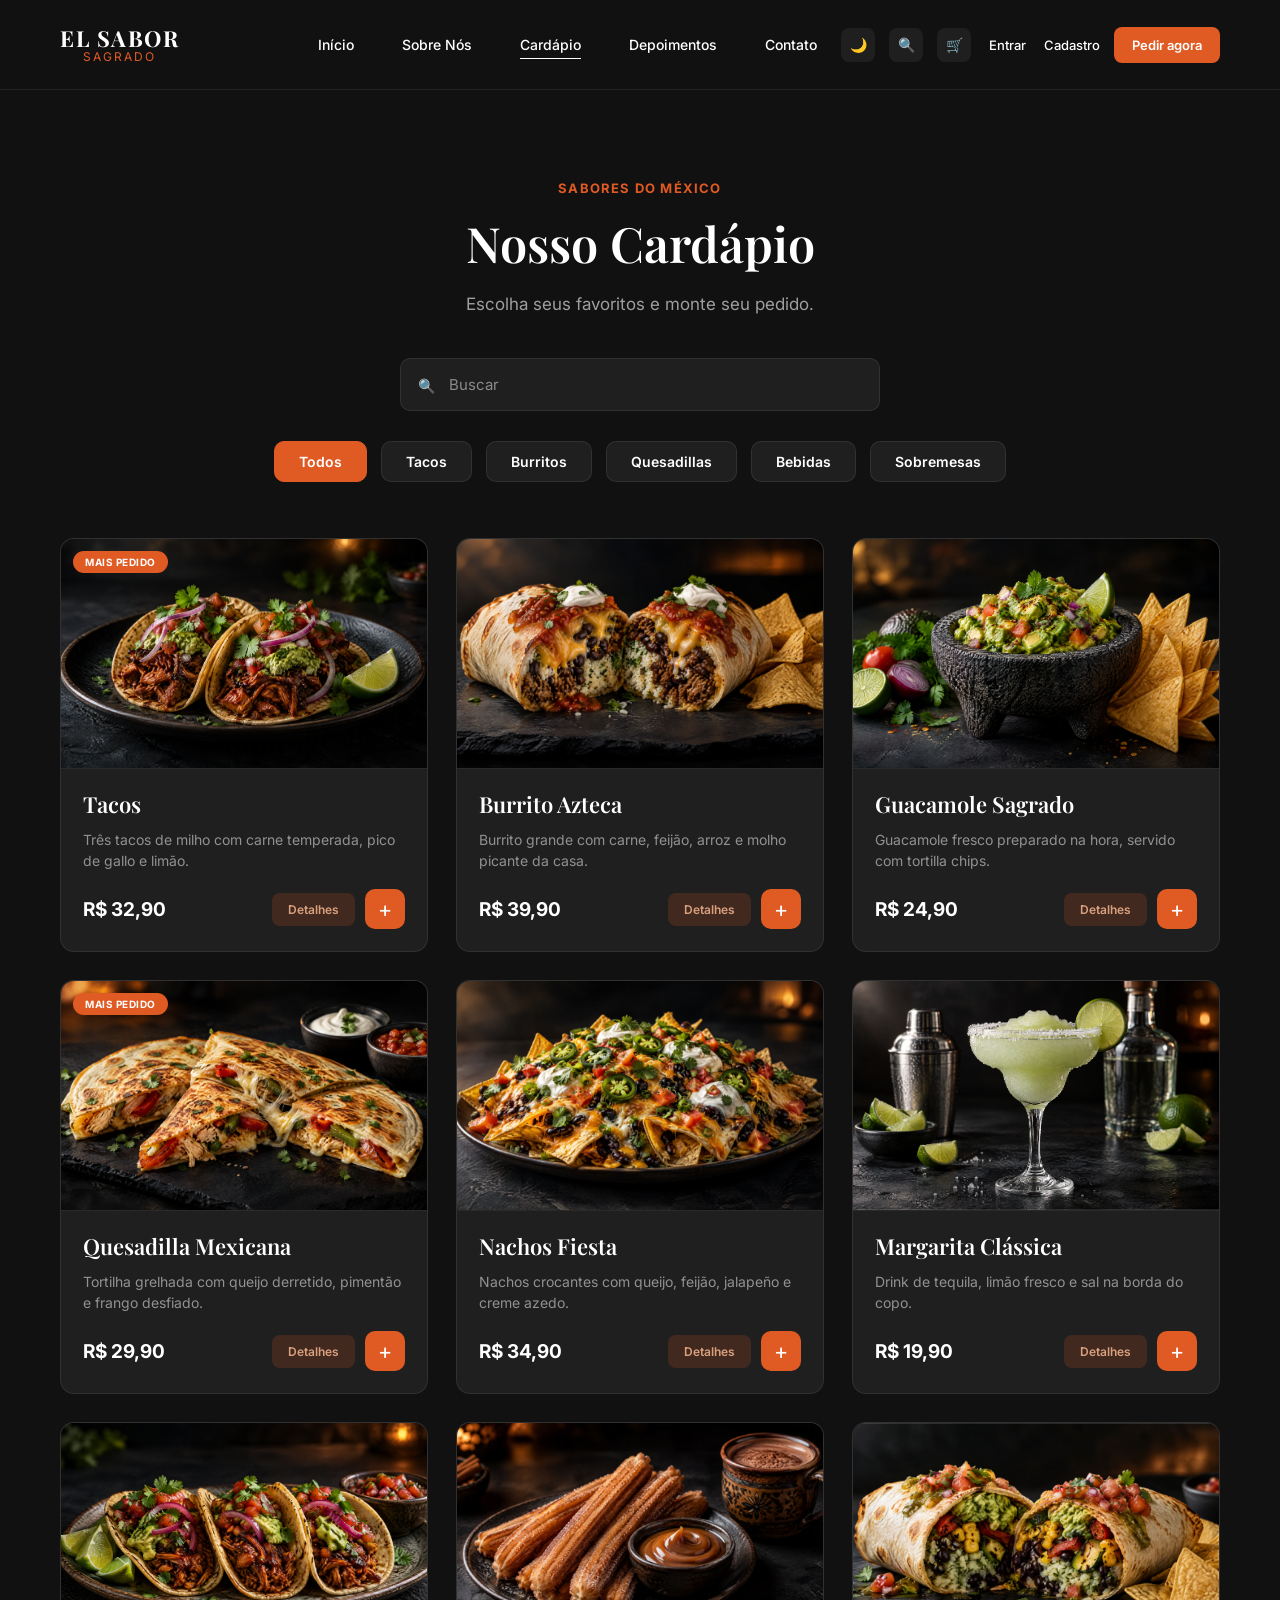
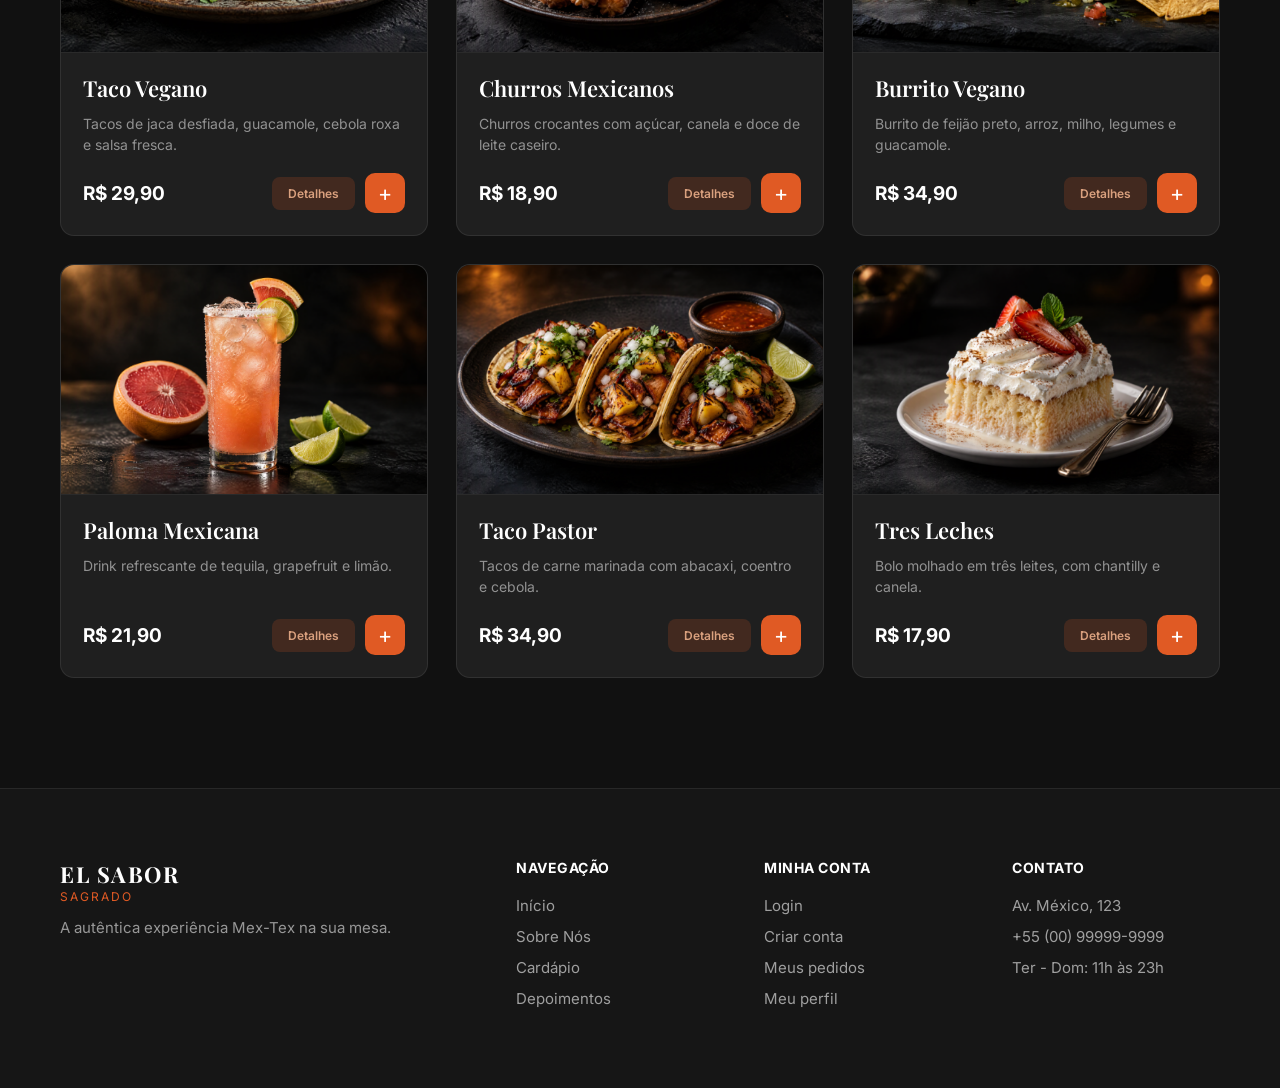
==== commit 742acf8e: "Add files via upload" ====
--- a/cardapio.html
+++ b/cardapio.html
@@ -37,11 +37,11 @@
         <span class="contador">0</span>
       </a>
 
-      <a href="#entrar" class="link-entrar">Entrar</a>
-      <a href="#cadastro" class="link-entrar">Cadastro</a>
+      <a href="login.html" class="link-entrar">Entrar</a>
+      <a href="login.html#cadastro" class="link-entrar">Cadastro</a>
       <a href="cardapio.html" class="botao-principal botao-pedir">Pedir agora</a>
-      <a href="#entrar" class="botao-principal botao-entrar">Entrar</a>
-      <a href="#cadastro" class="botao-principal botao-entrar">Cadastro</a>
+      <a href="login.html" class="botao-principal botao-entrar">Entrar</a>
+      <a href="login.html#cadastro" class="botao-principal botao-entrar">Cadastro</a>
 
       <button class="botao-menu" aria-label="Menu">
         <span></span><span></span><span></span>
@@ -289,8 +289,8 @@
 
     <div class="rodape-coluna">
       <h4>MINHA CONTA</h4>
-      <a href="#entrar">Login</a>
-      <a href="#criar-conta">Criar conta</a>
+      <a href="login.html">Login</a>
+      <a href="login.html#cadastro">Criar conta</a>
       <a href="#pedidos">Meus pedidos</a>
       <a href="#perfil">Meu perfil</a>
     </div>
--- a/style.css
+++ b/style.css
@@ -1,133 +1,2033 @@
-<!DOCTYPE html>
-<html lang="pt-BR">
-<head>
-  <meta charset="UTF-8">
-  <meta name="viewport" content="width=device-width, initial-scale=1.0">
-  <title>Carrinho | El Sabor Sagrado</title>
-  <link rel="preconnect" href="https://fonts.googleapis.com">
-  <link href="https://fonts.googleapis.com/css2?family=Inter:wght@400;500;600&family=Playfair+Display:wght@600;700&display=swap" rel="stylesheet">
-  <link rel="stylesheet" href="style.css">
-</head>
-<body>
-
-  <input type="checkbox" id="interruptor-tema" class="tema-checkbox">
-
-  <header class="barra-topo">
-    <a href="index.html" class="logo">
-      <span class="logo-titulo">EL SABOR</span>
-      <span class="logo-subtitulo">SAGRADO</span>
-    </a>
-
-    <nav class="menu-links">
-      <a href="index.html">Início</a>
-      <a href="index.html#sobre">Sobre Nós</a>
-      <a href="cardapio.html">Cardápio</a>
-      <a href="index.html#depoimentos">Depoimentos</a>
-      <a href="index.html#contato">Contato</a>
-      <a href="cardapio.html" class="menu-pedir">Pedir agora</a>
-    </nav>
-
-    <div class="acoes">
-      <label class="botao-icone botao-tema" for="interruptor-tema" aria-label="Modo claro ou escuro"><span class="tema-icone"></span></label>
-
-      <a href="cardapio.html" class="botao-icone" aria-label="Cardápio">🔍</a>
-
-      <a href="carrinho.html" class="botao-icone botao-carrinho" aria-label="Carrinho">
-        🛒
-        <span class="contador">0</span>
-      </a>
-
-      <a href="#entrar" class="link-entrar">Entrar</a>
-      <a href="#cadastro" class="link-entrar">Cadastro</a>
-      <a href="cardapio.html" class="botao-principal botao-pedir">Pedir agora</a>
-      <a href="#entrar" class="botao-principal botao-entrar">Entrar</a>
-      <a href="#cadastro" class="botao-principal botao-entrar">Cadastro</a>
-
-      <button class="botao-menu" aria-label="Menu">
-        <span></span><span></span><span></span>
-      </button>
-    </div>
-  </header>
-
-  <main>
-    <section class="carrinho-pagina">
-      <div class="carrinho-cabecalho">
-        <h1>Carrinho</h1>
-        <p>Confira seus itens antes de finalizar.</p>
-      </div>
-
-      <div class="carrinho-conteudo">
-        <div class="carrinho-itens">
-          <div class="carrinho-vazio">
-            <span class="carrinho-vazio-icone">🛒</span>
-            <h2>Seu carrinho está vazio</h2>
-            <a href="cardapio.html" class="botao-principal botao-pequeno">Ver Cardápio</a>
-          </div>
-
-          <ul class="lista-itens"></ul>
-        </div>
-
-        <aside class="resumo">
-          <h2>Resumo do pedido</h2>
-
-          <dl>
-            <dt>Subtotal</dt>
-            <dd class="valor-subtotal">R$ 0,00</dd>
-            <dt>Entrega</dt>
-            <dd class="valor-entrega">R$ 0,00</dd>
-            <dt>Desconto</dt>
-            <dd class="valor-desconto">- R$ 0,00</dd>
-          </dl>
-
-          <form class="cupom">
-            <input type="text" placeholder="Cupom de Desconto" aria-label="Cupom de desconto">
-            <button type="submit">APLICAR</button>
-            <p class="cupom-aviso"></p>
-          </form>
-
-          <div class="resumo-total">
-            <span>TOTAL</span>
-            <strong class="valor-total">R$ 0,00</strong>
-          </div>
-
-          <button class="botao-principal botao-finalizar" disabled>Finalizar pedido</button>
-          <a href="cardapio.html" class="continuar">Continuar comprando</a>
-        </aside>
-      </div>
-    </section>
-  </main>
-
-  <footer class="rodape" id="rodape">
-    <div class="rodape-marca">
-      <span class="logo-titulo">EL SABOR</span>
-      <span class="logo-subtitulo">SAGRADO</span>
-      <p>A autêntica experiência Mex-Tex na sua mesa.</p>
-    </div>
-
-    <div class="rodape-coluna">
-      <h4>NAVEGAÇÃO</h4>
-      <a href="index.html">Início</a>
-      <a href="index.html#sobre">Sobre Nós</a>
-      <a href="cardapio.html">Cardápio</a>
-      <a href="index.html#depoimentos">Depoimentos</a>
-    </div>
-
-    <div class="rodape-coluna">
-      <h4>MINHA CONTA</h4>
-      <a href="#entrar">Login</a>
-      <a href="#criar-conta">Criar conta</a>
-      <a href="#pedidos">Meus pedidos</a>
-      <a href="#perfil">Meu perfil</a>
-    </div>
-
-    <div class="rodape-coluna">
-      <h4>CONTATO</h4>
-      <span>Av. México, 123</span>
-      <span>+55 (00) 99999-9999</span>
-      <span>Ter - Dom: 11h às 23h</span>
-    </div>
-  </footer>
-
-  <script src="script.js"></script>
-</body>
-</html>+/* Tema escuro (padrão) */
+:root {
+  --fundo: #111111;
+  --fundo-suave: #1f1f1f;
+  --texto: #ffffff;
+  --cinza: #b8b8b8;
+  --laranja: #e05a24;
+  --laranja-escuro: #f06a33;
+  --borda: rgba(255, 255, 255, 0.08);
+
+  --cor-sobretitulo: #f0a060;
+  --sombra: rgba(0, 0, 0, 0.35);
+  --sombra-forte: rgba(0, 0, 0, 0.45);
+  --fundo-foto: #181818;
+  --fundo-espaco: #e4e4e4;
+  --cor-detalhes: #d9a07e;
+  --fundo-pimenta: #1a1210;
+  --fundo-rodape: #161616;
+  --borda-campo: rgba(255, 255, 255, 0.14);
+}
+
+/* Tema claro (quando o interruptor da lua está marcado) */
+body:has(#interruptor-tema:checked) {
+  --fundo: #f7f5f2;
+  --fundo-suave: #ffffff;
+  --texto: #1a1a1a;
+  --cinza: #5a5a5a;
+  --laranja: #d94f1a;
+  --laranja-escuro: #c84313;
+  --borda: rgba(0, 0, 0, 0.1);
+
+  --cor-sobretitulo: #d94f1a;
+  --sombra: rgba(0, 0, 0, 0.12);
+  --sombra-forte: rgba(0, 0, 0, 0.22);
+  --fundo-foto: #e4e0db;
+  --fundo-espaco: #dcd8d3;
+  --cor-detalhes: #b8431a;
+  --fundo-pimenta: #f3e6df;
+  --fundo-rodape: #ece8e3;
+  --borda-campo: rgba(0, 0, 0, 0.2);
+}
+
+* { box-sizing: border-box; margin: 0; padding: 0; }
+
+body {
+  font-family: "Inter", sans-serif;
+  background: var(--fundo);
+  color: var(--texto);
+  transition: background 0.3s, color 0.3s;
+}
+
+/* Navbar */
+.barra-topo {
+  position: sticky;
+  top: 0;
+  z-index: 100;
+  display: flex;
+  align-items: center;
+  justify-content: space-between;
+  gap: 24px;
+  height: 90px;
+  padding: 0 60px;
+  background: var(--fundo);
+  border-bottom: 1px solid var(--borda);
+  transition: background 0.3s, box-shadow 0.3s, height 0.3s;
+}
+
+.barra-topo.rolado {
+  height: 72px;
+  box-shadow: 0 4px 20px var(--sombra);
+}
+
+/* Logo */
+.logo {
+  display: flex;
+  flex-direction: column;
+  align-items: center;
+  text-decoration: none;
+  line-height: 1.1;
+}
+
+.logo-titulo {
+  font-family: "Playfair Display", serif;
+  font-weight: 700;
+  font-size: 22px;
+  letter-spacing: 1.5px;
+  color: var(--texto);
+}
+
+.logo-subtitulo {
+  font-size: 12px;
+  letter-spacing: 2px;
+  color: var(--laranja);
+}
+
+/* Links */
+.menu-links {
+  display: flex;
+  gap: 48px;
+  margin-left: auto;
+}
+
+.menu-links a {
+  position: relative;
+  color: var(--texto);
+  text-decoration: none;
+  font-size: 14px;
+  font-weight: 500;
+  padding: 6px 0;
+  transition: color 0.2s;
+}
+
+.menu-links a::after {
+  content: "";
+  position: absolute;
+  left: 0;
+  bottom: 0;
+  width: 100%;
+  height: 1px;
+  background: var(--texto);
+  transform: scaleX(0);
+  transform-origin: left;
+  transition: transform 0.3s;
+}
+
+.menu-links a:hover::after,
+.menu-links a.ativo::after {
+  transform: scaleX(1);
+}
+
+@media (hover: hover) {
+  .menu-links a:hover { color: var(--laranja); }
+}
+
+/* Ações */
+.acoes {
+  display: flex;
+  align-items: center;
+  gap: 14px;
+}
+
+.botao-icone {
+  user-select: none;
+  text-decoration: none;
+  position: relative;
+  width: 34px;
+  height: 34px;
+  display: grid;
+  place-items: center;
+  font-size: 14px;
+  background: var(--fundo-suave);
+  color: var(--texto);
+  border: none;
+  border-radius: 8px;
+  cursor: pointer;
+  transition: background 0.2s, transform 0.2s;
+}
+
+.botao-icone:hover {
+  background: var(--laranja);
+  transform: translateY(-2px);
+}
+
+/* Interruptor do tema (checkbox escondido + label) */
+.tema-checkbox {
+  position: absolute;
+  width: 0;
+  height: 0;
+  opacity: 0;
+  pointer-events: none;
+}
+
+.tema-icone::before { content: "🌙"; }
+
+body:has(#interruptor-tema:checked) .tema-icone::before { content: "☀️"; }
+
+.contador {
+  position: absolute;
+  top: -6px;
+  right: -6px;
+  min-width: 17px;
+  height: 17px;
+  padding: 0 4px;
+  font-size: 10px;
+  font-weight: 700;
+  line-height: 17px;
+  text-align: center;
+  color: #fff;
+  background: var(--laranja);
+  border-radius: 10px;
+  transform: scale(0);
+  transition: transform 0.2s;
+}
+
+.contador.visivel { transform: scale(1); }
+
+/* Busca */
+.link-entrar {
+  color: var(--texto);
+  text-decoration: none;
+  font-size: 13px;
+  font-weight: 500;
+  margin-left: 4px;
+  transition: color 0.2s;
+}
+
+.link-entrar:hover { color: var(--laranja); }
+
+.botao-principal {
+  background: var(--laranja);
+  color: #fff;
+  text-decoration: none;
+  font-size: 13px;
+  font-weight: 600;
+  padding: 10px 18px;
+  border-radius: 8px;
+  transition: background 0.2s, transform 0.2s;
+}
+
+.botao-principal:hover {
+  background: var(--laranja-escuro);
+  transform: translateY(-2px);
+}
+
+/* Botão hambúrguer (mobile) */
+.botao-menu {
+  display: none;
+  flex-direction: column;
+  gap: 5px;
+  background: none;
+  border: none;
+  cursor: pointer;
+  padding: 6px;
+}
+
+.botao-menu span {
+  width: 22px;
+  height: 2px;
+  background: var(--texto);
+  transition: transform 0.3s, opacity 0.3s;
+}
+
+.botao-menu.aberto span:nth-child(1) { transform: translateY(7px) rotate(45deg); }
+.botao-menu.aberto span:nth-child(2) { opacity: 0; }
+.botao-menu.aberto span:nth-child(3) { transform: translateY(-7px) rotate(-45deg); }
+
+/* Responsivo */
+@media (max-width: 1200px) {
+  .barra-topo { padding: 0 24px; }
+
+  .menu-links {
+    position: absolute;
+    top: 100%;
+    left: 0;
+    right: 0;
+    flex-direction: column;
+    gap: 0;
+    margin: 0;
+    background: var(--fundo);
+    border-bottom: 1px solid var(--borda);
+    max-height: 0;
+    overflow: hidden;
+    transition: max-height 0.35s;
+  }
+
+  .menu-links.aberto { max-height: 400px; }
+
+  .menu-links a {
+    padding: 16px 24px;
+    border-top: 1px solid var(--borda);
+  }
+
+  .menu-links a::after { display: none; }
+  .menu-links a.ativo { color: var(--laranja); }
+
+  .botao-menu { display: flex; }
+  .link-entrar { display: none; }
+}
+
+@media (max-width: 520px) {
+  .botao-principal { padding: 9px 12px; }
+}
+
+/* Hero */
+.destaque {
+  display: grid;
+  grid-template-columns: 1fr 1fr;
+  align-items: center;
+  gap: 40px;
+  min-height: calc(100vh - 90px);
+  padding: 60px 60px 80px;
+  overflow-x: clip;
+}
+
+.sobretitulo {
+  display: block;
+  margin-bottom: 22px;
+  font-size: 14px;
+  font-weight: 600;
+  letter-spacing: 1.2px;
+  color: var(--cor-sobretitulo);
+}
+
+.destaque h1 {
+  font-family: "Playfair Display", serif;
+  font-weight: 600;
+  font-size: clamp(46px, 6.5vw, 84px);
+  line-height: 1.12;
+  color: var(--texto);
+}
+
+.destaque h1 em {
+  font-style: normal;
+  color: var(--laranja);
+}
+
+.destaque-descricao {
+  max-width: 540px;
+  margin: 32px 0 36px;
+  font-size: 18px;
+  line-height: 1.6;
+  color: var(--cinza);
+}
+
+.destaque-botoes {
+  display: flex;
+  flex-wrap: wrap;
+  gap: 12px;
+}
+
+.botao-pequeno {
+  font-size: 16px;
+  padding: 14px 26px;
+}
+
+.botao-whatsapp {
+  background: #3bb54a;
+  color: #fff;
+  text-decoration: none;
+  font-weight: 600;
+  border-radius: 8px;
+  transition: background 0.2s, transform 0.2s;
+}
+
+.botao-whatsapp:hover {
+  background: #4cc85b;
+  transform: translateY(-2px);
+}
+
+/* Estatísticas */
+.numeros {
+  display: flex;
+  gap: 56px;
+  margin-top: 64px;
+  list-style: none;
+}
+
+.numeros li {
+  display: flex;
+  flex-direction: column;
+  align-items: center;
+  gap: 4px;
+}
+
+.numeros strong {
+  font-size: 24px;
+  font-weight: 600;
+  color: var(--texto);
+}
+
+.numeros span {
+  font-size: 14px;
+  color: var(--cinza);
+}
+
+.estrela { color: #f5c542; }
+
+/* Lado visual */
+.destaque-visual {
+  position: relative;
+  display: grid;
+  place-items: center;
+  min-height: 500px;
+}
+
+.pilha {
+  position: relative;
+  width: 340px;
+  height: 340px;
+}
+
+.foto {
+  position: absolute;
+  inset: 0;
+  display: grid;
+  place-items: center;
+  border-radius: 22px;
+  font-size: 14px;
+  font-weight: 600;
+  color: #333;
+  box-shadow: 0 18px 40px var(--sombra-forte);
+  transition: transform 0.5s ease, opacity 0.5s ease;
+  overflow: hidden;
+}
+
+.foto img {
+  width: 100%;
+  height: 100%;
+  object-fit: cover;
+}
+
+.foto-1 {
+  transform: rotate(-9deg) translate(-3.5%, 5%);
+  z-index: 3;
+}
+
+.foto-2 {
+  transform: rotate(-4deg) translate(14%, -2%);
+  z-index: 2;
+}
+
+.foto-3 {
+  transform: rotate(2deg) translate(32%, -9%);
+  z-index: 1;
+}
+
+/* clicar na foto da frente passa para a próxima */
+.pilha { cursor: pointer; }
+
+.foto.saindo {
+  transform: translate(-130%, 10%) rotate(-30deg);
+  opacity: 0;
+}
+
+/* Ícones flutuantes */
+.icone-flutuante {
+  position: absolute;
+  width: 60px;
+  height: 60px;
+  display: grid;
+  place-items: center;
+  font-size: 30px;
+  background: var(--fundo-suave);
+  border-radius: 16px;
+  animation: flutuar 4s ease-in-out infinite;
+}
+
+.icone-flutuante { z-index: 10; }
+
+.icone-abacate  { top: -85px; right: -180px; transform: rotate(8deg); }
+.icone-taco     { top: 48px; left: -95px; transform: rotate(-10deg); animation-delay: -1.3s; }
+.icone-pimenta { bottom: -95px; left: 48px; transform: rotate(6deg); animation-delay: -2.6s; }
+
+@keyframes flutuar {
+  0%, 100% { translate: 0 0; }
+  50%      { translate: 0 -10px; }
+}
+
+@media (max-width: 1300px) {
+  .icone-abacate { right: -110px; }
+  .icone-taco { left: -70px; }
+}
+
+@media (max-width: 900px) {
+  .destaque {
+    grid-template-columns: 1fr;
+    padding: 40px 24px 60px;
+  }
+
+  .destaque-visual { min-height: 440px; }
+
+  .pilha {
+    width: 280px;
+    height: 280px;
+  }
+}
+
+@media (max-width: 520px) {
+  .pilha {
+    width: 220px;
+    height: 220px;
+  }
+
+  .icone-abacate { right: -70px; }
+  .icone-taco { left: -40px; }
+}
+
+/* Por que El Sabor Sagrado */
+.porque {
+  padding: 90px 0 70px;
+  text-align: center;
+}
+
+.porque .sobretitulo {
+  margin-bottom: 14px;
+  font-size: 13px;
+}
+
+.porque h2 {
+  font-family: "Playfair Display", serif;
+  font-weight: 600;
+  font-size: clamp(30px, 4vw, 52px);
+  line-height: 1.2;
+  color: var(--texto);
+}
+
+/* Cards */
+.cartoes {
+  display: grid;
+  grid-template-columns: repeat(4, 1fr);
+  gap: 22px;
+  width: 100%;
+  margin: 64px 0 0;
+  padding: 0 60px;
+  text-align: left;
+}
+
+.cartao {
+  padding: 24px 22px 28px;
+  background: var(--fundo-suave);
+  border: 1px solid var(--borda);
+  border-radius: 16px;
+  transition: transform 0.25s, border-color 0.25s, box-shadow 0.25s;
+}
+
+.cartao:hover {
+  transform: translateY(-6px);
+  border-color: var(--laranja);
+  box-shadow: 0 14px 30px var(--sombra);
+}
+
+.cartao-icone {
+  width: 52px;
+  height: 52px;
+  display: grid;
+  place-items: center;
+  margin-bottom: 20px;
+  font-size: 24px;
+  background: rgba(224, 90, 36, 0.16);
+  border-radius: 12px;
+}
+
+.cartao h3 {
+  margin-bottom: 10px;
+  font-size: 17px;
+  font-weight: 600;
+  color: var(--texto);
+}
+
+.cartao p {
+  font-size: 14px;
+  line-height: 1.55;
+  color: var(--cinza);
+  opacity: 0.8;
+}
+
+@media (max-width: 1000px) {
+  .cartoes { grid-template-columns: repeat(2, 1fr); }
+}
+
+@media (max-width: 560px) {
+  .cartoes { grid-template-columns: 1fr; padding: 0 20px; }
+}
+
+/* Nossa História */
+.historia {
+  display: grid;
+  grid-template-columns: 1.1fr 1fr;
+  align-items: center;
+  gap: 80px;
+  padding: 90px 60px 110px;
+}
+
+.historia-imagem {
+  position: relative;
+  width: 100%;
+  aspect-ratio: 1.4 / 1;
+  border-radius: 24px;
+}
+
+.historia-imagem img {
+  position: absolute;
+  inset: 0;
+  display: block;
+  width: 100%;
+  height: 100%;
+  object-fit: cover;
+  border-radius: 24px;
+}
+
+.historia-espaco-foto {
+  position: absolute;
+  inset: 0;
+  display: grid;
+  place-items: center;
+  padding: 20px;
+  text-align: center;
+  font-size: 16px;
+  font-weight: 600;
+  color: #333;
+}
+
+.historia-selo {
+  position: absolute;
+  right: -22px;
+  bottom: 14%;
+  width: 130px;
+  height: 130px;
+  display: flex;
+  flex-direction: column;
+  align-items: center;
+  justify-content: center;
+  padding: 14px;
+  text-align: center;
+  color: #fff;
+  background: var(--laranja);
+  border: 4px solid var(--fundo);
+  border-radius: 50%;
+  box-shadow: 0 10px 28px var(--sombra-forte);
+}
+
+.historia-selo strong {
+  font-size: 30px;
+  font-weight: 700;
+  line-height: 1;
+}
+
+.historia-selo span {
+  margin-top: 4px;
+  font-size: 11px;
+  line-height: 1.25;
+}
+
+.historia-texto .sobretitulo {
+  margin-bottom: 20px;
+}
+
+.historia-texto h2 {
+  margin-bottom: 28px;
+  font-family: "Playfair Display", serif;
+  font-weight: 600;
+  font-size: clamp(32px, 3.8vw, 54px);
+  line-height: 1.25;
+  color: var(--texto);
+}
+
+.historia-texto p {
+  max-width: 560px;
+  margin-bottom: 16px;
+  font-size: 17px;
+  line-height: 1.65;
+  color: var(--cinza);
+  opacity: 0.85;
+}
+
+.historia-numeros {
+  display: grid;
+  grid-template-columns: repeat(3, 1fr);
+  gap: 20px;
+  max-width: 560px;
+  margin-top: 44px;
+  list-style: none;
+  text-align: center;
+}
+
+.historia-numeros strong {
+  display: block;
+  font-size: 38px;
+  font-weight: 700;
+  color: var(--laranja);
+}
+
+.historia-numeros span {
+  display: block;
+  margin-top: 6px;
+  font-size: 13px;
+  font-weight: 600;
+  color: var(--cinza);
+}
+
+@media (max-width: 900px) {
+  .historia {
+    grid-template-columns: 1fr;
+    gap: 56px;
+    padding: 60px 24px 80px;
+  }
+
+  .historia-selo { right: 10px; }
+}
+
+/* Favoritos da casa (cardápio) */
+.cardapio {
+  padding: 60px 60px 110px;
+}
+
+.cardapio-topo {
+  display: flex;
+  align-items: flex-end;
+  justify-content: space-between;
+  gap: 24px;
+}
+
+.cardapio-topo .sobretitulo {
+  margin-bottom: 14px;
+  font-size: 13px;
+}
+
+.cardapio-topo h2 {
+  font-family: "Playfair Display", serif;
+  font-weight: 600;
+  font-size: clamp(32px, 3.8vw, 52px);
+  line-height: 1.2;
+  color: var(--texto);
+}
+
+.botao-contorno {
+  padding: 14px 40px;
+  font-size: 14px;
+  font-weight: 600;
+  color: var(--laranja);
+  text-decoration: none;
+  border: 1px solid var(--laranja);
+  border-radius: 8px;
+  transition: background 0.2s, color 0.2s;
+}
+
+.botao-contorno:hover {
+  background: var(--laranja);
+  color: #fff;
+}
+
+.cardapio-grade {
+  display: grid;
+  grid-template-columns: repeat(3, 1fr);
+  gap: 28px;
+  margin-top: 56px;
+}
+
+.prato {
+  overflow: hidden;
+  background: var(--fundo-suave);
+  border: 1px solid var(--borda);
+  border-radius: 14px;
+  transition: transform 0.25s, border-color 0.25s, box-shadow 0.25s;
+}
+
+.prato:hover {
+  transform: translateY(-6px);
+  border-color: var(--laranja);
+  box-shadow: 0 14px 30px var(--sombra);
+}
+
+/* para usar foto: style="background-image: url('imagens/prato.jpg')" na div */
+.prato-foto {
+  position: relative;
+  height: 230px;
+  overflow: hidden;
+  background: var(--fundo-foto) center / cover no-repeat;
+  border-bottom: 1px solid var(--borda);
+}
+
+.prato-foto img {
+  position: absolute;
+  inset: 0;
+  display: block;
+  width: 100%;
+  height: 100%;
+  object-fit: cover;
+  transition: transform 0.5s ease;
+}
+
+.prato-foto:hover img {
+  transform: scale(1.12);
+}
+
+.prato-espaco-foto {
+  position: absolute;
+  inset: 0;
+  display: grid;
+  place-items: center;
+  font-size: 14px;
+  font-weight: 500;
+  color: var(--cinza);
+  opacity: 0.4;
+}
+
+.etiqueta {
+  position: absolute;
+  top: 12px;
+  left: 12px;
+  z-index: 2;
+  padding: 5px 12px;
+  font-size: 10px;
+  font-weight: 700;
+  letter-spacing: 0.5px;
+  color: #fff;
+  background: var(--laranja);
+  border-radius: 20px;
+}
+
+.prato-corpo {
+  padding: 20px 22px 22px;
+}
+
+.prato-corpo h3 {
+  margin-bottom: 10px;
+  font-family: "Playfair Display", serif;
+  font-weight: 600;
+  font-size: 22px;
+  color: var(--texto);
+}
+
+.prato-corpo p {
+  min-height: 42px;
+  font-size: 14px;
+  line-height: 1.5;
+  color: var(--cinza);
+  opacity: 0.75;
+}
+
+.prato-rodape {
+  display: flex;
+  align-items: center;
+  justify-content: space-between;
+  margin-top: 18px;
+}
+
+.preco {
+  font-size: 19px;
+  font-weight: 700;
+  color: var(--texto);
+}
+
+.prato-acoes {
+  display: flex;
+  align-items: center;
+  gap: 10px;
+}
+
+.botao-detalhes {
+  padding: 9px 16px;
+  font: inherit;
+  font-size: 12px;
+  font-weight: 600;
+  color: var(--cor-detalhes);
+  background: rgba(224, 90, 36, 0.18);
+  border: none;
+  border-radius: 8px;
+  cursor: pointer;
+  transition: background 0.2s;
+}
+
+.botao-detalhes:hover {
+  background: rgba(224, 90, 36, 0.32);
+}
+
+.botao-adicionar {
+  width: 40px;
+  height: 40px;
+  font: inherit;
+  font-size: 22px;
+  line-height: 1;
+  color: #fff;
+  background: var(--laranja);
+  border: none;
+  border-radius: 10px;
+  cursor: pointer;
+  transition: background 0.2s, transform 0.2s;
+}
+
+.botao-adicionar:hover {
+  background: var(--laranja-escuro);
+  transform: scale(1.08);
+}
+
+@media (max-width: 1000px) {
+  .cardapio-grade { grid-template-columns: repeat(2, 1fr); }
+}
+
+@media (max-width: 700px) {
+  .cardapio { padding: 40px 20px 80px; }
+
+  .cardapio-topo {
+    flex-direction: column;
+    align-items: flex-start;
+  }
+
+  .cardapio-grade { grid-template-columns: 1fr; }
+}
+
+/* Nível de pimenta */
+.pimenta {
+  display: grid;
+  grid-template-columns: 1fr 1fr;
+  align-items: center;
+  gap: 80px;
+  padding: 90px 60px;
+  background: var(--fundo-pimenta);
+}
+
+.pimenta-texto .sobretitulo {
+  margin-bottom: 18px;
+  font-size: 13px;
+}
+
+.pimenta-texto h2 {
+  max-width: 520px;
+  font-size: clamp(30px, 3.4vw, 46px);
+  font-weight: 700;
+  line-height: 1.2;
+  color: var(--texto);
+}
+
+.pimenta-texto p {
+  max-width: 480px;
+  margin: 28px 0 44px;
+  font-size: 17px;
+  line-height: 1.6;
+  color: var(--cinza);
+  opacity: 0.85;
+}
+
+.pimenta-lista {
+  display: flex;
+  flex-direction: column;
+  gap: 18px;
+}
+
+.pimenta-cartao {
+  padding: 22px 26px 24px;
+  background: var(--fundo-suave);
+  border: 1px solid var(--borda);
+  border-radius: 14px;
+  transition: transform 0.25s, border-color 0.25s;
+}
+
+.pimenta-cartao:hover {
+  transform: translateX(-6px);
+  border-color: var(--laranja);
+}
+
+.pimenta-topo {
+  display: flex;
+  align-items: center;
+  justify-content: space-between;
+}
+
+.pimenta-topo h3 {
+  display: flex;
+  align-items: center;
+  gap: 12px;
+  font-size: 20px;
+  font-weight: 700;
+  color: var(--texto);
+}
+
+.pimenta-topo h3 span { font-size: 22px; }
+
+.pimenta-topo small {
+  font-size: 15px;
+  color: var(--cinza);
+  opacity: 0.75;
+}
+
+.pimenta-barras {
+  display: flex;
+  gap: 10px;
+  margin-top: 18px;
+}
+
+.pimenta-barras i {
+  width: 56px;
+  height: 5px;
+  background: var(--laranja);
+  border-radius: 5px;
+}
+
+@media (max-width: 900px) {
+  .pimenta {
+    grid-template-columns: 1fr;
+    gap: 48px;
+    padding: 60px 24px;
+  }
+
+  .pimenta-barras i { width: 44px; }
+}
+
+/* Avaliações */
+.avaliacoes {
+  padding: 100px 60px 120px;
+}
+
+.avaliacoes h2,
+.cardapio-cabecalho h1 {
+  text-align: center;
+  font-family: "Playfair Display", serif;
+  font-weight: 600;
+  font-size: clamp(32px, 3.8vw, 52px);
+  line-height: 1.2;
+  color: var(--texto);
+}
+
+.avaliacoes-grade {
+  display: grid;
+  grid-template-columns: repeat(3, 1fr);
+  gap: 28px;
+  margin-top: 64px;
+}
+
+.avaliacao {
+  display: flex;
+  flex-direction: column;
+  padding: 26px 28px 28px;
+  background: var(--fundo-suave);
+  border: 1px solid var(--borda);
+  border-radius: 14px;
+}
+
+.estrelas {
+  font-size: 20px;
+  letter-spacing: 3px;
+  color: #f5c542;
+}
+
+.avaliacao p {
+  flex: 1;
+  margin: 26px 0 30px;
+  font-size: 16px;
+  line-height: 1.6;
+  color: var(--cinza);
+  opacity: 0.85;
+}
+
+.avaliacao-autor {
+  display: flex;
+  align-items: center;
+  gap: 12px;
+}
+
+.avatar {
+  width: 40px;
+  height: 40px;
+  display: grid;
+  place-items: center;
+  font-size: 16px;
+  font-weight: 700;
+  color: #fff;
+  background: var(--laranja);
+  border-radius: 50%;
+}
+
+.avaliacao-autor strong {
+  font-size: 15px;
+  font-weight: 500;
+  color: var(--texto);
+}
+
+@media (max-width: 1000px) {
+  .avaliacoes-grade { grid-template-columns: 1fr; max-width: 640px; margin-inline: auto; }
+}
+
+@media (max-width: 700px) {
+  .avaliacoes { padding: 60px 20px 80px; }
+}
+
+/* Reserva */
+.reserva {
+  display: grid;
+  grid-template-columns: 1fr 1.2fr;
+  align-items: center;
+  gap: 80px;
+  padding: 90px 60px 130px;
+}
+
+.reserva-texto h2 {
+  font-family: "Playfair Display", serif;
+  font-weight: 600;
+  font-size: clamp(38px, 4.6vw, 66px);
+  line-height: 1.15;
+  color: var(--texto);
+}
+
+.reserva-texto p {
+  max-width: 440px;
+  margin-top: 28px;
+  font-size: 17px;
+  line-height: 1.6;
+  color: var(--cinza);
+  opacity: 0.85;
+}
+
+.reserva-formulario {
+  display: flex;
+  flex-direction: column;
+  gap: 16px;
+  padding: 40px 40px 44px;
+  background: var(--fundo-suave);
+  border: 1px solid var(--borda);
+  border-radius: 20px;
+}
+
+.reserva-formulario h3 {
+  font-family: "Playfair Display", serif;
+  font-weight: 600;
+  font-size: 30px;
+  color: var(--texto);
+}
+
+.formulario-subtitulo {
+  margin: -6px 0 10px;
+  font-size: 15px;
+  color: var(--cinza);
+  opacity: 0.8;
+}
+
+.reserva-formulario input {
+  width: 100%;
+  padding: 16px 18px;
+  font: inherit;
+  font-size: 15px;
+  color: var(--texto);
+  background: var(--fundo);
+  border: 1px solid var(--borda-campo);
+  border-radius: 10px;
+  outline: none;
+  color-scheme: dark;
+  transition: border-color 0.2s;
+}
+
+body:has(#interruptor-tema:checked) .reserva-formulario input {
+  color-scheme: light;
+}
+
+.reserva-formulario input::placeholder {
+  color: var(--cinza);
+  opacity: 0.7;
+}
+
+.reserva-formulario input:focus {
+  border-color: var(--laranja);
+}
+
+.formulario-linha {
+  display: grid;
+  grid-template-columns: minmax(0, 1fr) minmax(0, 1fr);
+  gap: 16px;
+}
+
+.botao-enviar {
+  margin-top: 14px;
+  padding: 17px;
+  font: inherit;
+  font-size: 16px;
+  font-weight: 600;
+  color: #fff;
+  background: var(--laranja);
+  border: none;
+  border-radius: 10px;
+  cursor: pointer;
+  transition: background 0.2s, transform 0.2s;
+}
+
+.botao-enviar:hover {
+  background: var(--laranja-escuro);
+  transform: translateY(-2px);
+}
+
+@media (max-width: 900px) {
+  .reserva {
+    grid-template-columns: 1fr;
+    gap: 48px;
+    padding: 60px 20px 90px;
+  }
+
+  .reserva-formulario { padding: 28px 22px 32px; }
+}
+
+/* Rodapé */
+.rodape {
+  display: grid;
+  grid-template-columns: 2fr 1fr 1fr 1fr;
+  gap: 40px;
+  padding: 70px 60px 80px;
+  background: var(--fundo-rodape);
+  border-top: 1px solid var(--borda);
+}
+
+.rodape-marca {
+  display: flex;
+  flex-direction: column;
+  align-items: flex-start;
+}
+
+.rodape-marca p {
+  margin-top: 14px;
+  font-size: 15px;
+  color: var(--cinza);
+  opacity: 0.8;
+}
+
+.rodape-coluna {
+  display: flex;
+  flex-direction: column;
+  gap: 12px;
+}
+
+.rodape-coluna h4 {
+  margin-bottom: 8px;
+  font-size: 14px;
+  font-weight: 700;
+  letter-spacing: 0.5px;
+  color: var(--texto);
+}
+
+.rodape-coluna a,
+.rodape-coluna span {
+  font-size: 15px;
+  color: var(--cinza);
+  text-decoration: none;
+  opacity: 0.85;
+}
+
+.rodape-coluna a { transition: color 0.2s, opacity 0.2s; }
+
+.rodape-coluna a:hover,
+.rodape-coluna a.ativo {
+  color: var(--laranja);
+  opacity: 1;
+}
+
+@media (max-width: 900px) {
+  .rodape {
+    grid-template-columns: 1fr 1fr;
+    padding: 50px 24px 60px;
+  }
+
+  .rodape-marca { grid-column: 1 / -1; }
+}
+
+/* Página do cardápio */
+.cardapio-pagina {
+  padding-top: 90px;
+}
+
+.cardapio-cabecalho {
+  text-align: center;
+}
+
+.cardapio-cabecalho .sobretitulo {
+  margin-bottom: 18px;
+  font-size: 13px;
+  font-weight: 700;
+  color: var(--laranja);
+}
+
+.cardapio-cabecalho p {
+  margin-top: 22px;
+  font-size: 17px;
+  color: var(--cinza);
+  opacity: 0.85;
+}
+
+.busca-cardapio {
+  position: relative;
+  display: block;
+  max-width: 480px;
+  margin: 44px auto 0;
+}
+
+.busca-cardapio span {
+  position: absolute;
+  top: 50%;
+  left: 18px;
+  transform: translateY(-50%);
+  font-size: 14px;
+}
+
+.busca-cardapio input {
+  width: 100%;
+  padding: 16px 18px 16px 48px;
+  font: inherit;
+  font-size: 15px;
+  color: var(--texto);
+  background: var(--fundo-suave);
+  border: 1px solid var(--borda);
+  border-radius: 10px;
+  outline: none;
+  transition: border-color 0.2s;
+}
+
+.busca-cardapio input::placeholder {
+  color: var(--cinza);
+  opacity: 0.7;
+}
+
+.busca-cardapio input:focus {
+  border-color: var(--laranja);
+}
+
+.filtros {
+  display: flex;
+  flex-wrap: wrap;
+  justify-content: center;
+  gap: 14px;
+  margin-top: 30px;
+}
+
+.filtro {
+  padding: 11px 24px;
+  font: inherit;
+  font-size: 14px;
+  font-weight: 600;
+  color: var(--texto);
+  background: var(--fundo-suave);
+  border: 1px solid var(--borda);
+  border-radius: 10px;
+  cursor: pointer;
+  transition: background 0.2s, color 0.2s;
+}
+
+.filtro:hover {
+  border-color: var(--laranja);
+}
+
+.filtro.ativo {
+  color: #fff;
+  background: var(--laranja);
+  border-color: var(--laranja);
+}
+
+.sem-resultado {
+  margin-top: 40px;
+  text-align: center;
+  font-size: 17px;
+  color: var(--cinza);
+}
+
+/* Página do carrinho */
+.carrinho-pagina {
+  padding: 70px 60px 110px;
+}
+
+.carrinho-cabecalho {
+  text-align: center;
+}
+
+.carrinho-cabecalho h1 {
+  font-family: "Playfair Display", serif;
+  font-weight: 600;
+  font-size: clamp(36px, 4.5vw, 60px);
+  line-height: 1.2;
+  color: var(--texto);
+}
+
+.carrinho-cabecalho p {
+  margin-top: 14px;
+  font-size: 16px;
+  color: var(--cinza);
+  opacity: 0.85;
+}
+
+.carrinho-conteudo {
+  display: grid;
+  grid-template-columns: 1.8fr 1fr;
+  align-items: start;
+  gap: 28px;
+  margin-top: 64px;
+}
+
+.carrinho-itens,
+.resumo {
+  background: var(--fundo-suave);
+  border: 1px solid var(--borda);
+  border-radius: 18px;
+}
+
+.carrinho-itens {
+  padding: 32px;
+}
+
+.carrinho-vazio {
+  display: flex;
+  flex-direction: column;
+  align-items: center;
+  gap: 20px;
+  padding: 40px 0;
+}
+
+.carrinho-vazio[hidden] {
+  display: none;
+}
+
+.carrinho-vazio-icone {
+  font-size: 52px;
+  opacity: 0.5;
+}
+
+.carrinho-vazio h2 {
+  font-size: 22px;
+  font-weight: 700;
+  color: var(--texto);
+}
+
+.lista-itens {
+  list-style: none;
+}
+
+.item {
+  display: grid;
+  grid-template-columns: 1fr auto auto;
+  align-items: center;
+  gap: 24px;
+  padding: 20px 0;
+  border-bottom: 1px solid var(--borda);
+}
+
+.item:first-child {
+  padding-top: 0;
+}
+
+.item:last-child {
+  padding-bottom: 0;
+  border-bottom: none;
+}
+
+.item-dados {
+  display: flex;
+  flex-direction: column;
+  gap: 6px;
+}
+
+.item-nome {
+  font-family: "Playfair Display", serif;
+  font-size: 20px;
+  font-weight: 600;
+  color: var(--texto);
+}
+
+.item-preco {
+  font-size: 14px;
+  color: var(--cinza);
+}
+
+.item-quantidade {
+  display: flex;
+  align-items: center;
+  gap: 14px;
+  font-weight: 600;
+  color: var(--texto);
+}
+
+.item-quantidade button {
+  width: 34px;
+  height: 34px;
+  font: inherit;
+  font-size: 18px;
+  color: var(--texto);
+  background: var(--fundo);
+  border: 1px solid var(--borda);
+  border-radius: 8px;
+  cursor: pointer;
+  transition: border-color 0.2s;
+}
+
+.item-quantidade button:hover {
+  border-color: var(--laranja);
+}
+
+.item-total {
+  min-width: 90px;
+  text-align: right;
+  color: var(--texto);
+}
+
+.resumo {
+  padding: 30px 28px 32px;
+}
+
+.resumo h2 {
+  margin-bottom: 26px;
+  font-family: "Playfair Display", serif;
+  font-weight: 600;
+  font-size: 26px;
+  color: var(--texto);
+}
+
+.resumo dl {
+  display: grid;
+  grid-template-columns: 1fr auto;
+  gap: 16px 12px;
+}
+
+.resumo dt {
+  font-size: 14px;
+  color: var(--cinza);
+}
+
+.resumo dd {
+  font-size: 14px;
+  font-weight: 700;
+  text-align: right;
+  color: var(--texto);
+}
+
+.resumo .valor-desconto {
+  color: #3bb54a;
+}
+
+.cupom {
+  display: flex;
+  flex-wrap: wrap;
+  gap: 10px;
+  margin-top: 28px;
+  padding-bottom: 26px;
+  border-bottom: 1px solid var(--borda);
+}
+
+.cupom input {
+  flex: 1;
+  min-width: 0;
+  padding: 13px 14px;
+  font: inherit;
+  font-size: 14px;
+  color: var(--texto);
+  background: var(--fundo);
+  border: 1px solid var(--borda-campo);
+  border-radius: 10px;
+  outline: none;
+  transition: border-color 0.2s;
+}
+
+.cupom input:focus {
+  border-color: var(--laranja);
+}
+
+.cupom button {
+  padding: 0 20px;
+  font: inherit;
+  font-size: 13px;
+  font-weight: 700;
+  color: #fff;
+  background: var(--laranja);
+  border: none;
+  border-radius: 10px;
+  cursor: pointer;
+  transition: background 0.2s;
+}
+
+.cupom button:hover {
+  background: var(--laranja-escuro);
+}
+
+.cupom-aviso {
+  flex-basis: 100%;
+  font-size: 13px;
+  color: var(--cinza);
+}
+
+.cupom-aviso:empty {
+  display: none;
+}
+
+.resumo-total {
+  display: flex;
+  align-items: baseline;
+  justify-content: space-between;
+  margin: 24px 0;
+}
+
+.resumo-total span {
+  font-size: 14px;
+  color: var(--cinza);
+}
+
+.resumo-total strong {
+  font-size: 24px;
+  color: var(--laranja);
+}
+
+.botao-finalizar {
+  display: block;
+  width: 100%;
+  padding: 15px;
+  font: inherit;
+  font-size: 15px;
+  font-weight: 600;
+  border: none;
+  cursor: pointer;
+}
+
+.botao-finalizar:disabled {
+  opacity: 0.45;
+  cursor: not-allowed;
+  transform: none;
+}
+
+.continuar {
+  display: block;
+  margin-top: 18px;
+  text-align: center;
+  font-size: 13px;
+  color: var(--cinza);
+  text-decoration: none;
+  transition: color 0.2s;
+}
+
+.continuar:hover {
+  color: var(--laranja);
+}
+
+@media (max-width: 900px) {
+  .carrinho-pagina {
+    padding: 50px 20px 80px;
+  }
+
+  .carrinho-conteudo {
+    grid-template-columns: 1fr;
+    margin-top: 40px;
+  }
+}
+
+@media (max-width: 560px) {
+  .carrinho-itens {
+    padding: 22px;
+  }
+
+  .item {
+    grid-template-columns: 1fr auto;
+  }
+
+  .item-total {
+    text-align: left;
+  }
+}
+
+.reserva-formulario input {
+  min-width: 0;
+  max-width: 100%;
+}
+
+@media (max-width: 480px) {
+  .barra-topo {
+    gap: 8px;
+    padding: 0 16px;
+  }
+
+  .logo-titulo { font-size: 18px; letter-spacing: 1px; }
+  .logo-subtitulo { font-size: 10px; letter-spacing: 1.5px; }
+
+  .acoes { gap: 6px; }
+  .botao-icone { width: 32px; height: 32px; }
+  .botao-principal { padding: 8px 10px; font-size: 12px; white-space: nowrap; }
+
+  .reserva { padding: 50px 16px 80px; }
+  .reserva-formulario { padding: 24px 16px 28px; }
+  .reserva-formulario h3 { font-size: 26px; }
+  .reserva-formulario input { padding: 14px 12px; font-size: 14px; }
+  .formulario-linha { gap: 10px; }
+}
+
+@media (max-width: 380px) {
+  .formulario-linha { grid-template-columns: minmax(0, 1fr); }
+}
+
+@media (max-width: 380px) {
+  .destaque > *,
+  .pimenta > * { min-width: 0; }
+
+  .destaque h1 { font-size: 40px; overflow-wrap: break-word; }
+  .pimenta { padding-left: 16px; padding-right: 16px; }
+}
+
+@media (max-width: 380px) {
+  .numeros { gap: 24px; }
+}
+
+@media (max-width: 480px) {
+  .carrinho-pagina { padding: 50px 16px 80px; }
+}
+
+.reserva-formulario input {
+  display: block;
+  box-sizing: border-box;
+  height: 52px;
+  margin: 0;
+  -webkit-appearance: none;
+  appearance: none;
+  text-align: left;
+}
+
+.reserva-formulario input::-webkit-date-and-time-value {
+  text-align: left;
+  min-height: 1.2em;
+}
+
+.aviso {
+  position: fixed;
+  right: 24px;
+  bottom: 24px;
+  z-index: 300;
+  display: flex;
+  align-items: center;
+  gap: 12px;
+  max-width: calc(100% - 32px);
+  padding: 16px 22px;
+  font-size: 14px;
+  color: var(--texto);
+  background: var(--fundo-suave);
+  border: 1px solid var(--borda);
+  border-radius: 16px;
+  box-shadow: 0 10px 30px var(--sombra-forte);
+  opacity: 0;
+  transform: translateY(20px);
+  pointer-events: none;
+  transition: opacity 0.3s, transform 0.3s;
+}
+
+.aviso.visivel {
+  opacity: 1;
+  transform: translateY(0);
+}
+
+.aviso-icone {
+  flex-shrink: 0;
+  display: grid;
+  place-items: center;
+  width: 20px;
+  height: 20px;
+  font-size: 13px;
+  font-weight: 700;
+  color: #fff;
+  background: #2faa4a;
+  border-radius: 5px;
+}
+
+@media (max-width: 480px) {
+  .aviso { right: 16px; bottom: 16px; }
+}
+
+.menu-pedir,
+.botao-entrar {
+  display: none;
+}
+
+@media (max-width: 1200px) {
+  .menu-links .menu-pedir {
+    display: block;
+    color: var(--texto);
+  }
+
+  .botao-pedir { display: none; }
+  .botao-entrar { display: block; }
+}
+
+.menu-links a,
+.logo,
+.link-entrar,
+.botao-principal {
+  white-space: nowrap;
+}
+
+@media (max-width: 480px) {
+  .botao-entrar { padding: 8px 9px; }
+}
+
+@media (max-width: 400px) {
+  .barra-topo { gap: 6px; padding: 0 12px; }
+  .acoes { gap: 4px; }
+  .botao-icone { width: 30px; height: 30px; }
+  .logo-titulo { font-size: 16px; letter-spacing: 0.5px; }
+  .logo-subtitulo { font-size: 9px; letter-spacing: 1px; }
+  .botao-entrar { padding: 8px 7px; font-size: 11px; }
+}
+
+@media (max-width: 360px) {
+  .acoes a[aria-label="Cardápio"] { display: none; }
+}
+
+.modal-fundo {
+  position: fixed;
+  inset: 0;
+  z-index: 500;
+  display: grid;
+  place-items: center;
+  padding: 20px;
+  background: rgba(0, 0, 0, 0.7);
+  animation: aparecer 0.25s ease;
+}
+
+.modal {
+  display: flex;
+  flex-direction: column;
+  align-items: center;
+  width: 100%;
+  max-width: 420px;
+  padding: 36px 30px 28px;
+  text-align: center;
+  background: var(--fundo-suave);
+  border: 1px solid var(--borda);
+  border-radius: 20px;
+  box-shadow: 0 20px 50px var(--sombra-forte);
+}
+
+.modal-icone {
+  display: grid;
+  place-items: center;
+  width: 64px;
+  height: 64px;
+  margin-bottom: 18px;
+  font-size: 30px;
+  font-weight: 700;
+  color: #fff;
+  background: #2faa4a;
+  border-radius: 50%;
+}
+
+.modal h2 {
+  margin-bottom: 10px;
+  font-family: "Playfair Display", serif;
+  font-size: 28px;
+  color: var(--texto);
+}
+
+.modal p {
+  margin-bottom: 24px;
+  font-size: 15px;
+  line-height: 1.6;
+  color: var(--cinza);
+}
+
+.modal .botao-principal {
+  width: 100%;
+  padding: 14px;
+  text-align: center;
+  box-sizing: border-box;
+}
+
+.modal-fechar {
+  margin-top: 14px;
+  padding: 8px 16px;
+  font: inherit;
+  font-size: 14px;
+  color: var(--cinza);
+  background: none;
+  border: none;
+  cursor: pointer;
+}
+
+@keyframes aparecer {
+  from { opacity: 0; }
+  to { opacity: 1; }
+}
+
+.botao-esvaziar {
+  width: 100%;
+  margin-top: 12px;
+  padding: 12px;
+  font: inherit;
+  font-size: 14px;
+  font-weight: 600;
+  color: var(--cinza);
+  background: none;
+  border: 1px solid var(--borda-campo);
+  border-radius: 10px;
+  cursor: pointer;
+  transition: color 0.2s, border-color 0.2s;
+}
+
+.botao-esvaziar:hover:not(:disabled) {
+  color: #e5484d;
+  border-color: #e5484d;
+}
+
+.botao-esvaziar:disabled {
+  opacity: 0.4;
+  cursor: not-allowed;
+}
+
+.modal-baixar {
+  width: 100%;
+  margin-top: 12px;
+  padding: 12px;
+  font: inherit;
+  font-size: 14px;
+  font-weight: 600;
+  color: var(--texto);
+  background: none;
+  border: 1px solid var(--borda-campo);
+  border-radius: 10px;
+  cursor: pointer;
+}
+
+.modal-baixar:hover {
+  border-color: var(--laranja);
+  color: var(--laranja);
+}
+
+.dados-pedido {
+  display: flex;
+  flex-direction: column;
+  gap: 12px;
+  margin-top: 28px;
+  padding-top: 24px;
+  border-top: 1px solid var(--borda);
+}
+
+.dados-pedido[hidden] { display: none; }
+
+.dados-pedido h2 {
+  margin-top: 8px;
+  font-family: "Playfair Display", serif;
+  font-size: 22px;
+  color: var(--texto);
+}
+
+.dados-linha {
+  display: grid;
+  grid-template-columns: minmax(0, 1fr) minmax(0, 1fr);
+  gap: 12px;
+}
+
+.dados-pedido input,
+.dados-pedido select {
+  box-sizing: border-box;
+  width: 100%;
+  height: 48px;
+  padding: 0 16px;
+  font: inherit;
+  font-size: 15px;
+  color: var(--texto);
+  background: var(--fundo);
+  border: 1px solid var(--borda-campo);
+  border-radius: 10px;
+  outline: none;
+}
+
+.dados-pedido input:focus,
+.dados-pedido select:focus { border-color: var(--laranja); }
+
+@media (max-width: 480px) {
+  .dados-linha { grid-template-columns: minmax(0, 1fr); }
+}
+
+.dados-pedido input.invalido {
+  border-color: #e5484d;
+}
+
+.login-pagina {
+  display: flex;
+  justify-content: center;
+  padding: 80px 20px 110px;
+}
+
+.login-cartao {
+  width: 100%;
+  max-width: 460px;
+  padding: 36px 36px 40px;
+  background: var(--fundo-suave);
+  border: 1px solid var(--borda);
+  border-radius: 20px;
+}
+
+.login-abas {
+  display: grid;
+  grid-template-columns: 1fr 1fr;
+  gap: 8px;
+  margin-bottom: 28px;
+}
+
+.login-aba {
+  padding: 12px;
+  font: inherit;
+  font-size: 15px;
+  font-weight: 600;
+  color: var(--texto);
+  background: var(--fundo);
+  border: 1px solid var(--borda);
+  border-radius: 10px;
+  cursor: pointer;
+}
+
+.login-aba.ativo {
+  color: #fff;
+  background: var(--laranja);
+  border-color: var(--laranja);
+}
+
+.login-formulario {
+  display: none;
+  flex-direction: column;
+  gap: 14px;
+}
+
+.login-formulario.ativo { display: flex; }
+
+.login-formulario h1 {
+  font-family: "Playfair Display", serif;
+  font-weight: 600;
+  font-size: 30px;
+  color: var(--texto);
+}
+
+.login-formulario p {
+  margin: -6px 0 6px;
+  font-size: 15px;
+  color: var(--cinza);
+}
+
+.login-formulario input {
+  box-sizing: border-box;
+  width: 100%;
+  height: 52px;
+  padding: 0 18px;
+  font: inherit;
+  font-size: 15px;
+  color: var(--texto);
+  background: var(--fundo);
+  border: 1px solid var(--borda-campo);
+  border-radius: 10px;
+  outline: none;
+}
+
+.login-formulario input:focus { border-color: var(--laranja); }
+
+.login-mensagem {
+  min-height: 20px;
+  font-size: 14px;
+  color: #e5484d;
+}
+
+@media (max-width: 480px) {
+  .login-cartao { padding: 26px 18px 30px; }
+}
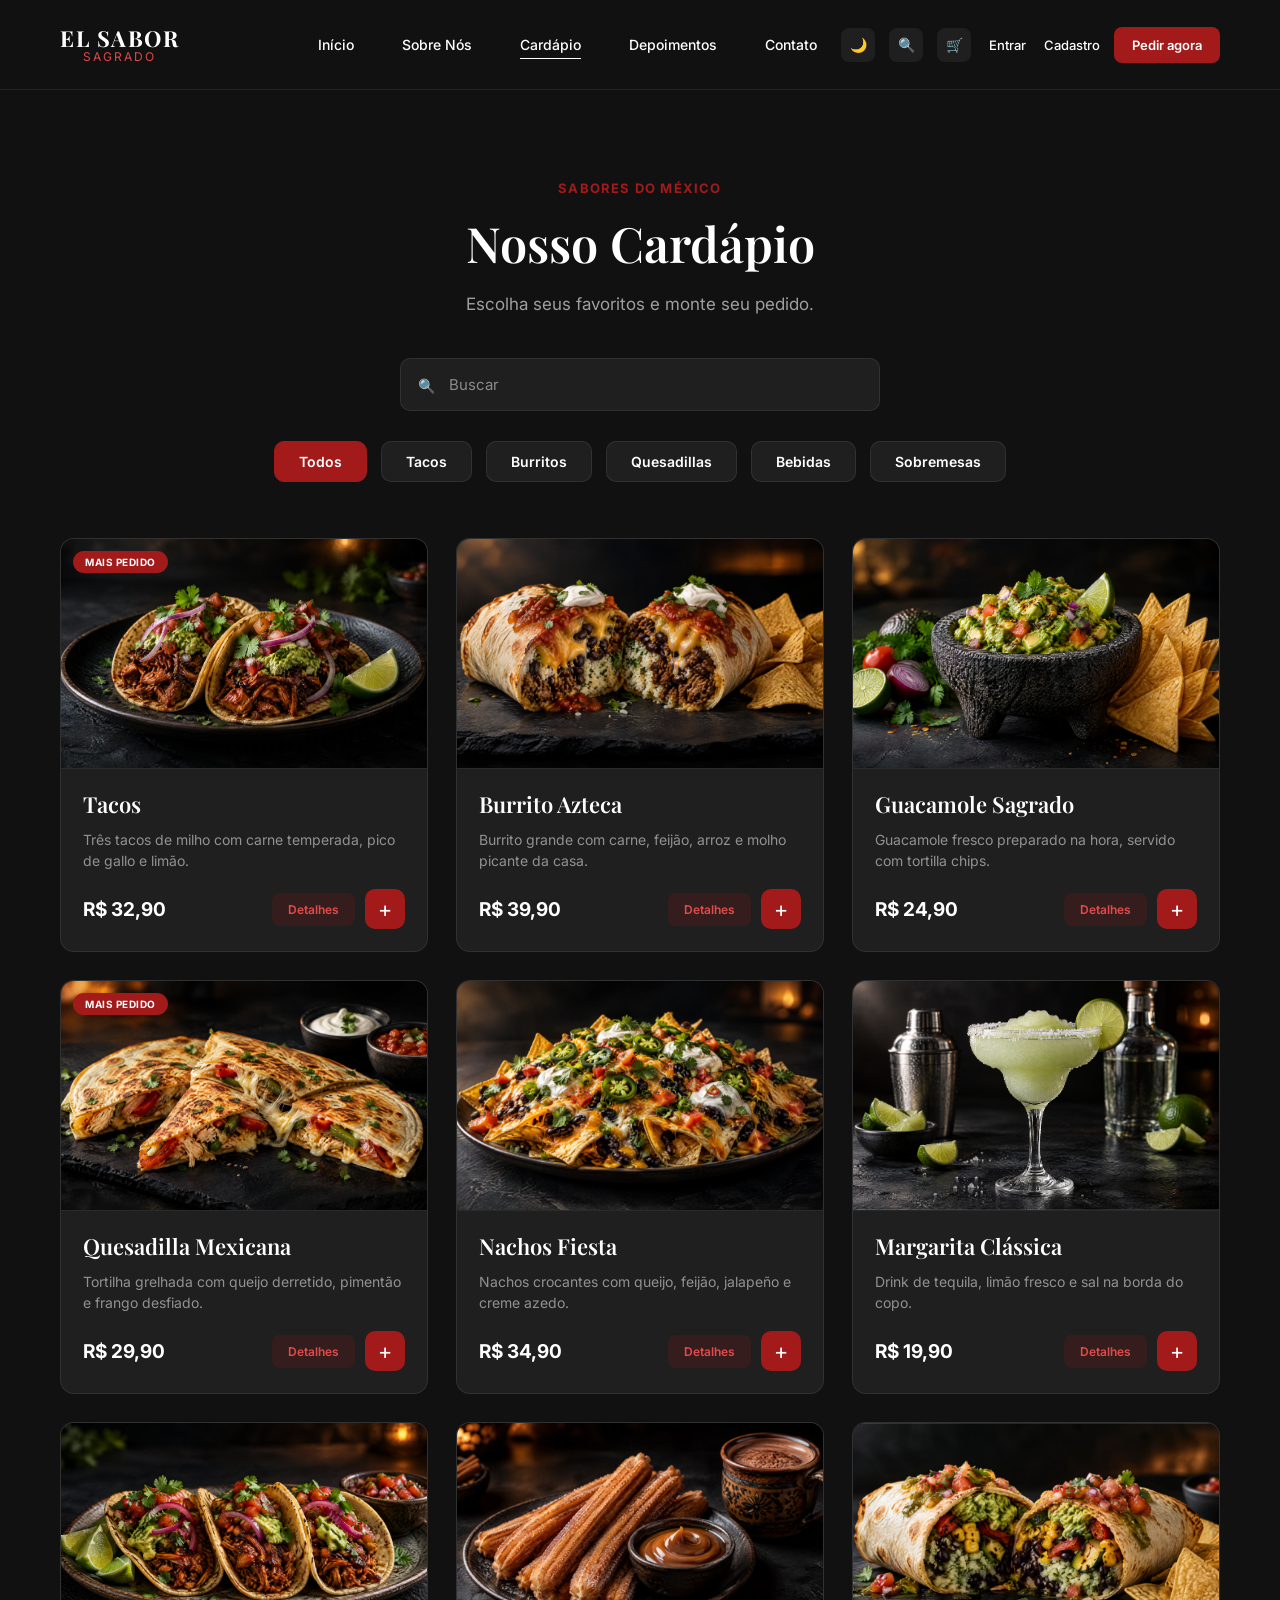
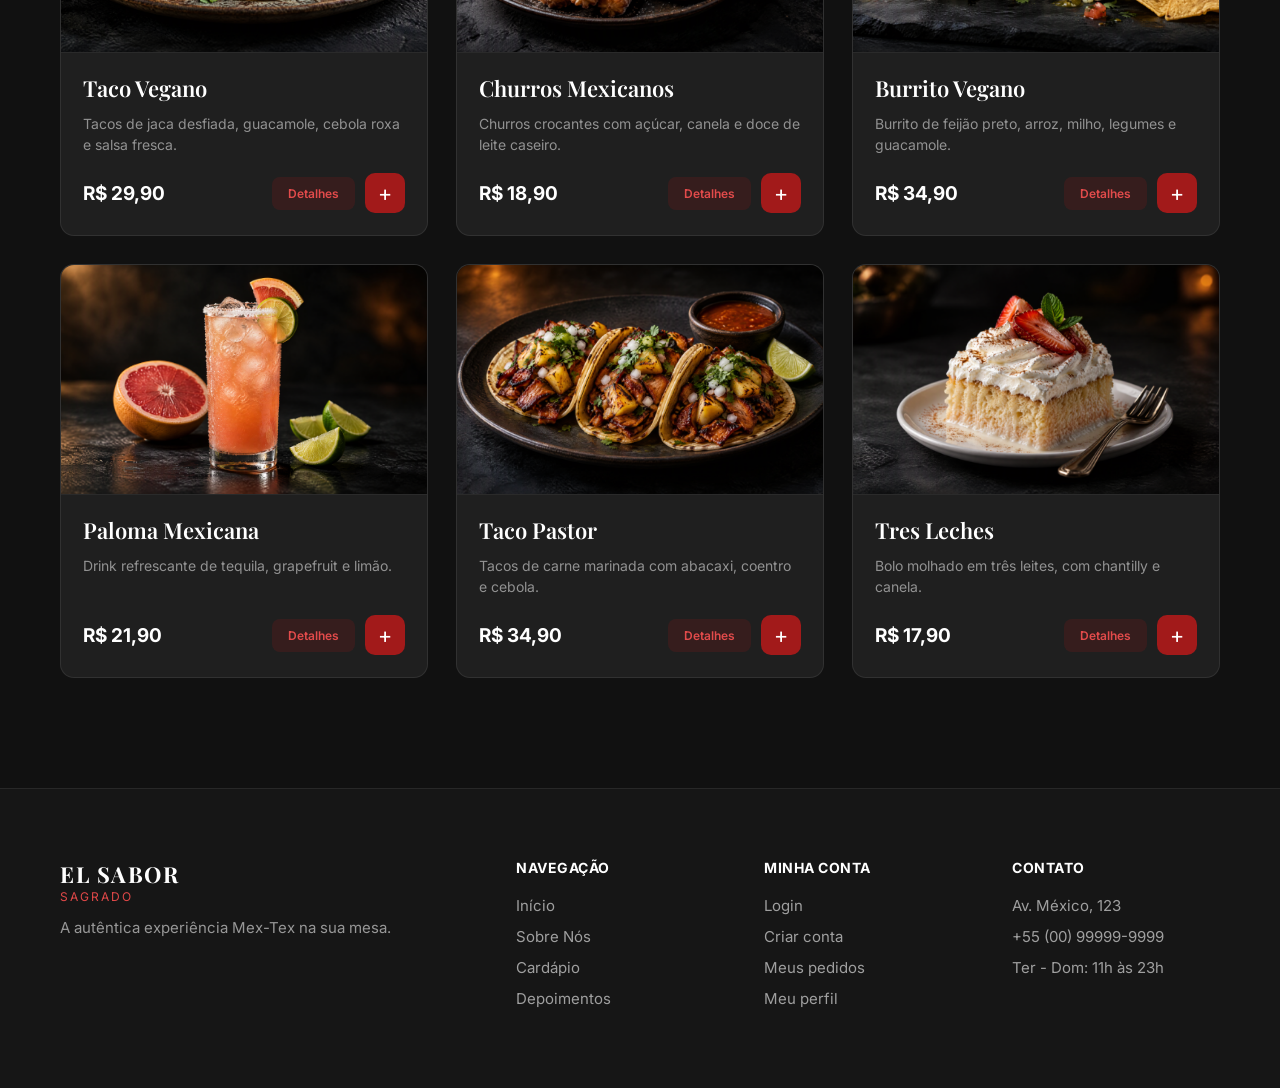
==== commit 45a82b76: "Add files via upload" ====
--- a/cardapio.html
+++ b/cardapio.html
@@ -83,7 +83,7 @@
             <div class="prato-rodape">
               <strong class="preco">R$ 32,90</strong>
               <div class="prato-acoes">
-                <button class="botao-detalhes">Detalhes</button>
+                <a href="produto.html?id=1" class="botao-detalhes">Detalhes</a>
                 <button class="botao-adicionar" aria-label="Adicionar Tacos">+</button>
               </div>
             </div>
@@ -99,7 +99,7 @@
             <div class="prato-rodape">
               <strong class="preco">R$ 39,90</strong>
               <div class="prato-acoes">
-                <button class="botao-detalhes">Detalhes</button>
+                <a href="produto.html?id=2" class="botao-detalhes">Detalhes</a>
                 <button class="botao-adicionar" aria-label="Adicionar Burrito Azteca">+</button>
               </div>
             </div>
@@ -115,7 +115,7 @@
             <div class="prato-rodape">
               <strong class="preco">R$ 24,90</strong>
               <div class="prato-acoes">
-                <button class="botao-detalhes">Detalhes</button>
+                <a href="produto.html?id=3" class="botao-detalhes">Detalhes</a>
                 <button class="botao-adicionar" aria-label="Adicionar Guacamole Sagrado">+</button>
               </div>
             </div>
@@ -132,7 +132,7 @@
             <div class="prato-rodape">
               <strong class="preco">R$ 29,90</strong>
               <div class="prato-acoes">
-                <button class="botao-detalhes">Detalhes</button>
+                <a href="produto.html?id=4" class="botao-detalhes">Detalhes</a>
                 <button class="botao-adicionar" aria-label="Adicionar Quesadilla Mexicana">+</button>
               </div>
             </div>
@@ -148,7 +148,7 @@
             <div class="prato-rodape">
               <strong class="preco">R$ 34,90</strong>
               <div class="prato-acoes">
-                <button class="botao-detalhes">Detalhes</button>
+                <a href="produto.html?id=5" class="botao-detalhes">Detalhes</a>
                 <button class="botao-adicionar" aria-label="Adicionar Nachos Fiesta">+</button>
               </div>
             </div>
@@ -164,7 +164,7 @@
             <div class="prato-rodape">
               <strong class="preco">R$ 19,90</strong>
               <div class="prato-acoes">
-                <button class="botao-detalhes">Detalhes</button>
+                <a href="produto.html?id=6" class="botao-detalhes">Detalhes</a>
                 <button class="botao-adicionar" aria-label="Adicionar Margarita Clássica">+</button>
               </div>
             </div>
@@ -180,7 +180,7 @@
             <div class="prato-rodape">
               <strong class="preco">R$ 29,90</strong>
               <div class="prato-acoes">
-                <button class="botao-detalhes">Detalhes</button>
+                <a href="produto.html?id=7" class="botao-detalhes">Detalhes</a>
                 <button class="botao-adicionar" aria-label="Adicionar Taco Vegano">+</button>
               </div>
             </div>
@@ -196,7 +196,7 @@
             <div class="prato-rodape">
               <strong class="preco">R$ 18,90</strong>
               <div class="prato-acoes">
-                <button class="botao-detalhes">Detalhes</button>
+                <a href="produto.html?id=8" class="botao-detalhes">Detalhes</a>
                 <button class="botao-adicionar" aria-label="Adicionar Churros Mexicanos">+</button>
               </div>
             </div>
@@ -212,7 +212,7 @@
             <div class="prato-rodape">
               <strong class="preco">R$ 34,90</strong>
               <div class="prato-acoes">
-                <button class="botao-detalhes">Detalhes</button>
+                <a href="produto.html?id=9" class="botao-detalhes">Detalhes</a>
                 <button class="botao-adicionar" aria-label="Adicionar Burrito Vegano">+</button>
               </div>
             </div>
@@ -228,7 +228,7 @@
             <div class="prato-rodape">
               <strong class="preco">R$ 21,90</strong>
               <div class="prato-acoes">
-                <button class="botao-detalhes">Detalhes</button>
+                <a href="produto.html?id=10" class="botao-detalhes">Detalhes</a>
                 <button class="botao-adicionar" aria-label="Adicionar Paloma Mexicana">+</button>
               </div>
             </div>
@@ -244,7 +244,7 @@
             <div class="prato-rodape">
               <strong class="preco">R$ 34,90</strong>
               <div class="prato-acoes">
-                <button class="botao-detalhes">Detalhes</button>
+                <a href="produto.html?id=11" class="botao-detalhes">Detalhes</a>
                 <button class="botao-adicionar" aria-label="Adicionar Taco Pastor">+</button>
               </div>
             </div>
@@ -260,7 +260,7 @@
             <div class="prato-rodape">
               <strong class="preco">R$ 17,90</strong>
               <div class="prato-acoes">
-                <button class="botao-detalhes">Detalhes</button>
+                <a href="produto.html?id=12" class="botao-detalhes">Detalhes</a>
                 <button class="botao-adicionar" aria-label="Adicionar Tres Leches">+</button>
               </div>
             </div>
--- a/style.css
+++ b/style.css
@@ -4,17 +4,17 @@
   --fundo-suave: #1f1f1f;
   --texto: #ffffff;
   --cinza: #b8b8b8;
-  --laranja: #e05a24;
-  --laranja-escuro: #f06a33;
+  --laranja: #a21a1a;
+  --laranja-escuro: #b82020;
   --borda: rgba(255, 255, 255, 0.08);
 
-  --cor-sobretitulo: #f0a060;
+  --cor-sobretitulo: #e04848;
   --sombra: rgba(0, 0, 0, 0.35);
   --sombra-forte: rgba(0, 0, 0, 0.45);
   --fundo-foto: #181818;
   --fundo-espaco: #e4e4e4;
-  --cor-detalhes: #d9a07e;
-  --fundo-pimenta: #1a1210;
+  --cor-detalhes: #e24b4b;
+  --fundo-pimenta: #1a1010;
   --fundo-rodape: #161616;
   --borda-campo: rgba(255, 255, 255, 0.14);
 }
@@ -25,17 +25,17 @@
   --fundo-suave: #ffffff;
   --texto: #1a1a1a;
   --cinza: #5a5a5a;
-  --laranja: #d94f1a;
-  --laranja-escuro: #c84313;
+  --laranja: #a21a1a;
+  --laranja-escuro: #851414;
   --borda: rgba(0, 0, 0, 0.1);
 
-  --cor-sobretitulo: #d94f1a;
+  --cor-sobretitulo: #a21a1a;
   --sombra: rgba(0, 0, 0, 0.12);
   --sombra-forte: rgba(0, 0, 0, 0.22);
   --fundo-foto: #e4e0db;
   --fundo-espaco: #dcd8d3;
-  --cor-detalhes: #b8431a;
-  --fundo-pimenta: #f3e6df;
+  --cor-detalhes: #a21a1a;
+  --fundo-pimenta: #f5e3e3;
   --fundo-rodape: #ece8e3;
   --borda-campo: rgba(0, 0, 0, 0.2);
 }
@@ -90,7 +90,7 @@
 .logo-subtitulo {
   font-size: 12px;
   letter-spacing: 2px;
-  color: var(--laranja);
+  color: var(--cor-sobretitulo);
 }
 
 /* Links */
@@ -373,7 +373,7 @@
   color: var(--cinza);
 }
 
-.estrela { color: #f5c542; }
+.estrela { color: #e8c27a; }
 
 /* Lado visual */
 .destaque-visual {
@@ -536,7 +536,7 @@
   place-items: center;
   margin-bottom: 20px;
   font-size: 24px;
-  background: rgba(224, 90, 36, 0.16);
+  background: rgba(162, 26, 26, 0.16);
   border-radius: 12px;
 }
 
@@ -838,12 +838,14 @@
 }
 
 .botao-detalhes {
+  display: inline-block;
   padding: 9px 16px;
+  text-decoration: none;
   font: inherit;
   font-size: 12px;
   font-weight: 600;
   color: var(--cor-detalhes);
-  background: rgba(224, 90, 36, 0.18);
+  background: rgba(162, 26, 26, 0.18);
   border: none;
   border-radius: 8px;
   cursor: pointer;
@@ -851,7 +853,7 @@
 }
 
 .botao-detalhes:hover {
-  background: rgba(224, 90, 36, 0.32);
+  background: rgba(162, 26, 26, 0.32);
 }
 
 .botao-adicionar {
@@ -1019,7 +1021,7 @@
 .estrelas {
   font-size: 20px;
   letter-spacing: 3px;
-  color: #f5c542;
+  color: #e8c27a;
 }
 
 .avaliacao p {
@@ -2030,4 +2032,255 @@
 
 @media (max-width: 480px) {
   .login-cartao { padding: 26px 18px 30px; }
+}
+
+.produto-pagina {
+  max-width: 1200px;
+  margin: 0 auto;
+  padding: 50px 60px 100px;
+}
+
+.produto-caminho {
+  display: flex;
+  gap: 8px;
+  margin-bottom: 32px;
+  font-size: 14px;
+  color: var(--cinza);
+}
+
+.produto-caminho a { color: var(--cinza); text-decoration: none; }
+.produto-caminho a:hover { color: var(--laranja); }
+
+.produto-grade {
+  display: grid;
+  grid-template-columns: minmax(0, 1fr) minmax(0, 1fr);
+  gap: 60px;
+  align-items: start;
+}
+
+.produto-imagem {
+  align-self: center;
+  overflow: hidden;
+  background: var(--fundo-foto);
+  border-radius: 22px;
+  box-shadow: 0 18px 40px var(--sombra);
+}
+
+.produto-imagem img {
+  display: block;
+  width: 100%;
+  height: auto;
+}
+
+.produto-categoria { margin-bottom: 12px; }
+
+.produto-nome {
+  font-family: "Playfair Display", serif;
+  font-weight: 600;
+  font-size: 48px;
+  line-height: 1.1;
+  color: var(--texto);
+}
+
+.produto-preco {
+  display: block;
+  margin: 18px 0 22px;
+  font-size: 30px;
+  color: var(--laranja);
+}
+
+.produto-descricao {
+  margin-bottom: 32px;
+  font-size: 17px;
+  line-height: 1.7;
+  color: var(--cinza);
+}
+
+.produto-info h2 {
+  margin-bottom: 14px;
+  font-family: "Playfair Display", serif;
+  font-weight: 600;
+  font-size: 22px;
+  color: var(--texto);
+}
+
+.produto-ingredientes {
+  display: flex;
+  flex-wrap: wrap;
+  gap: 10px;
+  margin-bottom: 30px;
+  list-style: none;
+}
+
+.produto-ingredientes li {
+  padding: 8px 16px;
+  font-size: 14px;
+  color: var(--texto);
+  background: var(--fundo-suave);
+  border: 1px solid var(--borda);
+  border-radius: 999px;
+}
+
+.produto-pimenta {
+  display: flex;
+  align-items: center;
+  flex-wrap: wrap;
+  gap: 14px;
+  margin-bottom: 20px;
+  font-size: 15px;
+  color: var(--cinza);
+}
+
+.produto-pimenta .pimenta-barras { margin-top: 0; gap: 6px; }
+.produto-pimenta .pimenta-barras i { width: 36px; }
+.pimenta-barras i.apagada { opacity: 0.25; }
+
+.produto-pimenta button {
+  width: 30px;
+  height: 30px;
+  font: inherit;
+  font-size: 18px;
+  line-height: 1;
+  color: var(--texto);
+  background: var(--fundo-suave);
+  border: 1px solid var(--borda-campo);
+  border-radius: 50%;
+  cursor: pointer;
+}
+
+.produto-pimenta button:hover { color: var(--laranja); }
+
+.produto-pimenta-nome {
+  font-weight: 600;
+  color: var(--texto);
+}
+
+.produto-aviso {
+  margin-bottom: 20px;
+  font-size: 13px;
+  color: var(--cinza);
+}
+
+.produto-compra {
+  display: flex;
+  align-items: center;
+  gap: 16px;
+  margin-top: 30px;
+  padding-top: 30px;
+  border-top: 1px solid var(--borda);
+}
+
+.produto-quantidade {
+  display: flex;
+  align-items: center;
+  flex-shrink: 0;
+  background: var(--fundo-suave);
+  border: 1px solid var(--borda-campo);
+  border-radius: 12px;
+}
+
+.produto-quantidade button {
+  width: 46px;
+  height: 52px;
+  font: inherit;
+  font-size: 22px;
+  color: var(--texto);
+  background: none;
+  border: none;
+  cursor: pointer;
+}
+
+.produto-quantidade button:hover { color: var(--laranja); }
+
+.produto-quantidade-valor {
+  min-width: 30px;
+  text-align: center;
+  font-weight: 600;
+  color: var(--texto);
+}
+
+.produto-adicionar {
+  flex: 1;
+  font-family: inherit;
+  border: none;
+  border-radius: 12px;
+  padding: 16px 20px;
+  font-size: 16px;
+  white-space: normal;
+  cursor: pointer;
+}
+
+.produto-nao-encontrado {
+  padding: 60px 0;
+  text-align: center;
+}
+
+.produto-nao-encontrado[hidden],
+.produto-relacionados[hidden],
+.produto-grade[hidden] { display: none; }
+
+.produto-nao-encontrado h1 {
+  margin-bottom: 12px;
+  font-family: "Playfair Display", serif;
+  color: var(--texto);
+}
+
+.produto-nao-encontrado p {
+  margin-bottom: 24px;
+  color: var(--cinza);
+}
+
+.produto-relacionados { margin-top: 90px; }
+
+.produto-relacionados h2 {
+  margin-bottom: 28px;
+  font-family: "Playfair Display", serif;
+  font-weight: 600;
+  font-size: 30px;
+  color: var(--texto);
+}
+
+.relacionados-grade {
+  display: grid;
+  grid-template-columns: repeat(3, minmax(0, 1fr));
+  gap: 24px;
+}
+
+.relacionado {
+  display: block;
+  overflow: hidden;
+  text-decoration: none;
+  background: var(--fundo-suave);
+  border: 1px solid var(--borda);
+  border-radius: 18px;
+  transition: transform 0.25s;
+}
+
+.relacionado:hover { transform: translateY(-6px); }
+
+.relacionado img {
+  display: block;
+  width: 100%;
+  height: 180px;
+  object-fit: cover;
+  background: var(--fundo-foto);
+}
+
+.relacionado div { padding: 16px 20px 20px; }
+
+.relacionado h3 {
+  margin-bottom: 6px;
+  font-family: "Playfair Display", serif;
+  font-weight: 600;
+  font-size: 20px;
+  color: var(--texto);
+}
+
+.relacionado strong { color: var(--laranja); }
+
+@media (max-width: 900px) {
+  .produto-pagina { padding: 36px 20px 80px; }
+  .produto-grade { grid-template-columns: minmax(0, 1fr); gap: 32px; }
+  .produto-nome { font-size: 36px; }
+  .relacionados-grade { grid-template-columns: minmax(0, 1fr); }
 }
